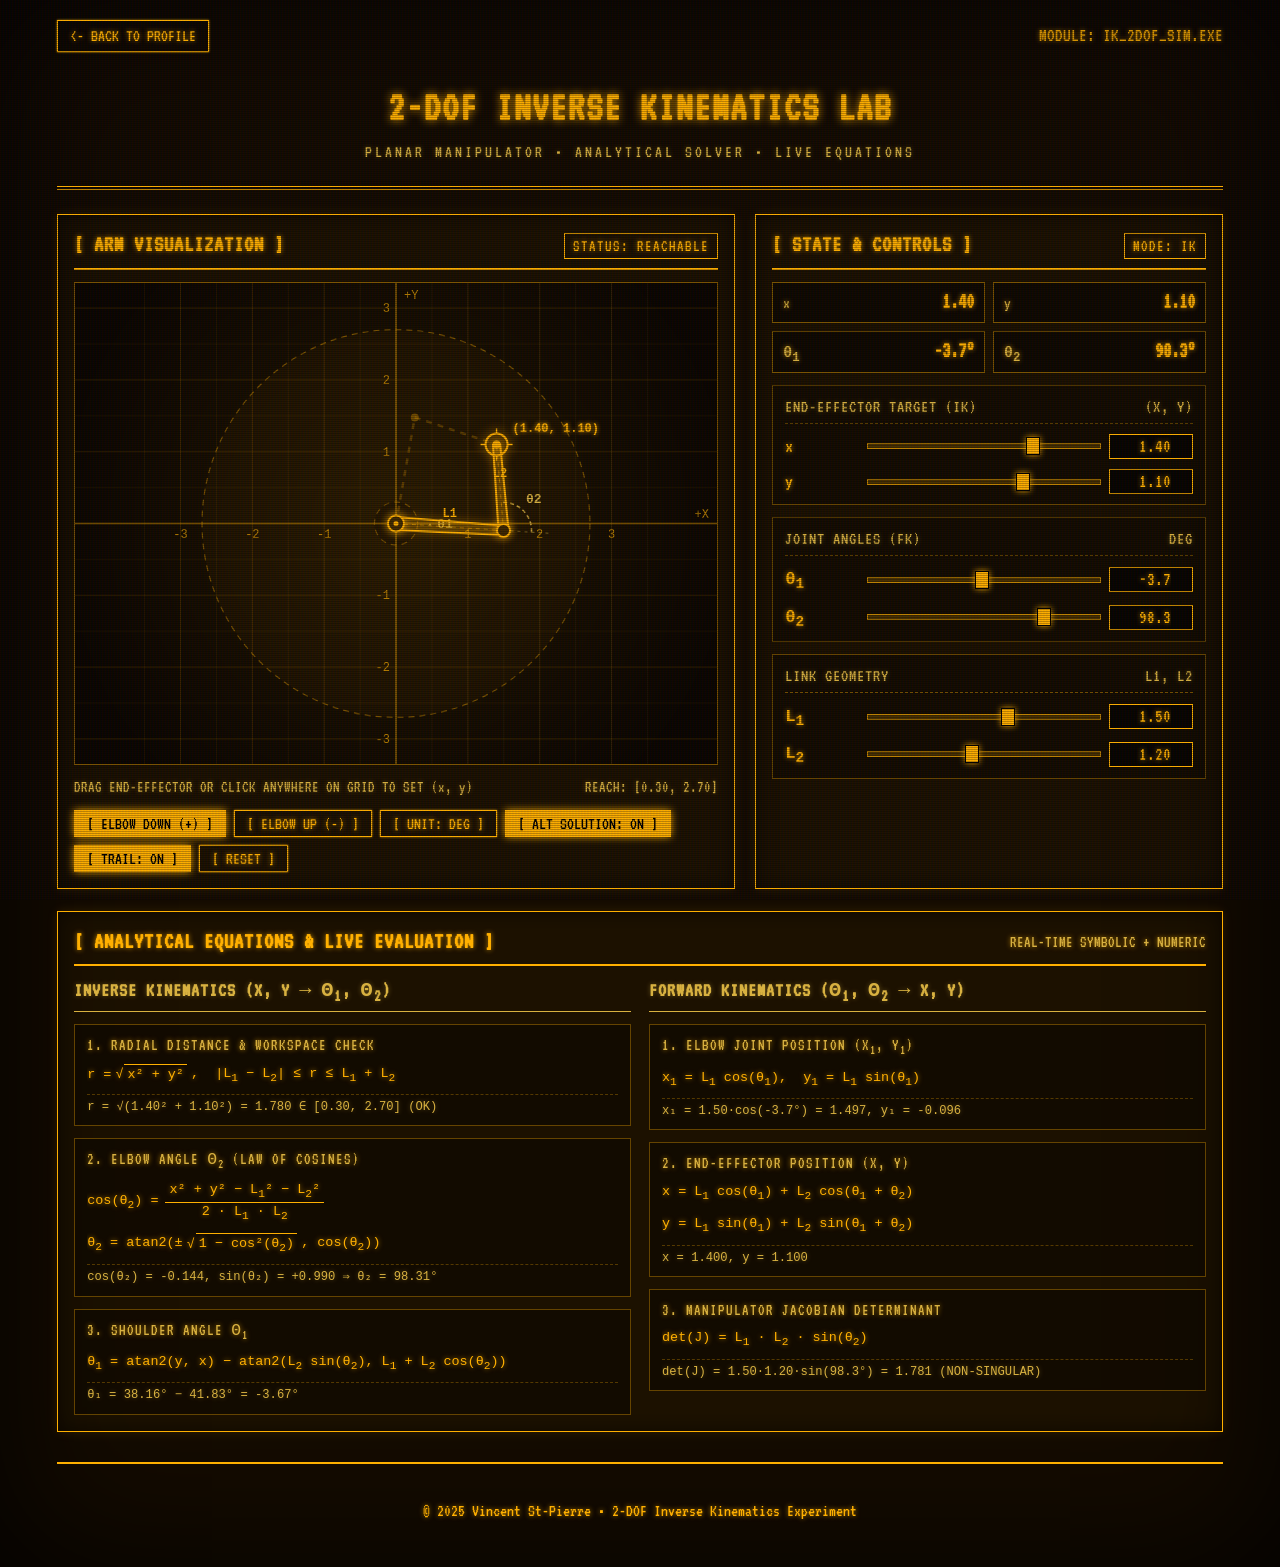
==== inverse-kinematics/index.html @ cea02e88 "feat: added IK demo" ====
<!DOCTYPE html>
<html lang="en">

<head>
    <meta charset="UTF-8">
    <meta name="viewport" content="width=device-width, initial-scale=1.0">
    <title>2-DOF Inverse Kinematics Lab - Vincent St-Pierre</title>
    <link rel="preconnect" href="https://fonts.googleapis.com">
    <link rel="preconnect" href="https://fonts.gstatic.com" crossorigin>
    <link href="https://fonts.googleapis.com/css2?family=VT323&display=swap" rel="stylesheet">
    <style>
        :root {
            --terminal-color: #ffb000;
            --terminal-color-rgb: 255, 176, 0;
            --terminal-glow: 0 0 5px rgba(255, 176, 0, 0.7);
            --bg-color: #140b00;
            --panel-bg: rgba(255, 176, 0, 0.035);
            --alert-color: #ff3333;
            --alert-color-rgb: 255, 51, 51;
            --highlight-color: #d8b140;
            --highlight-glow: 0 0 5px rgba(216, 177, 64, 0.4);
            --dim-color: rgba(255, 176, 0, 0.45);
            --math-font: 'Courier New', 'DejaVu Sans Mono', monospace;
        }

        * {
            box-sizing: border-box;
        }

        body {
            font-family: 'VT323', monospace;
            line-height: 1.25;
            margin: 0;
            padding: 0;
            background-color: var(--bg-color);
            color: var(--terminal-color);
            font-size: clamp(18px, 1.5vw, 24px);
            text-shadow: var(--terminal-glow);
        }

        ::selection {
            background: var(--terminal-color);
            color: #000;
            text-shadow: none;
        }

        ::-moz-selection {
            background: var(--terminal-color);
            color: #000;
            text-shadow: none;
        }

        .crt {
            background-color: var(--bg-color);
            box-shadow: inset 0 0 150px rgba(0, 0, 0, 0.9);
            position: relative;
            min-height: 100vh;
            display: flex;
            flex-direction: column;
            padding: 20px;
        }

        .crt::before {
            content: " ";
            display: block;
            position: fixed;
            top: 0;
            left: 0;
            bottom: 0;
            right: 0;
            background:
                linear-gradient(rgba(18, 16, 16, 0) 50%, rgba(0, 0, 0, 0.25) 50%),
                linear-gradient(90deg, rgba(255, 0, 0, 0.06), rgba(0, 255, 0, 0.02), rgba(0, 0, 255, 0.06));
            z-index: 20;
            background-size: 100% 2px, 3px 100%;
            pointer-events: none;
        }

        .crt::after {
            content: " ";
            display: block;
            position: fixed;
            top: 0;
            left: 0;
            bottom: 0;
            right: 0;
            background: rgba(255, 176, 0, 0.02);
            opacity: 0;
            z-index: 20;
            pointer-events: none;
            animation: flicker 0.15s infinite;
        }

        @keyframes flicker {
            0% { opacity: 0.015; }
            50% { opacity: 0.04; }
            100% { opacity: 0.025; }
        }

        .top-nav {
            width: 94%;
            max-width: 1240px;
            margin: 0 auto 10px auto;
            display: flex;
            justify-content: space-between;
            align-items: center;
            flex-wrap: wrap;
            gap: 10px;
        }

        header {
            width: 94%;
            max-width: 1240px;
            margin: 0 auto 1.5rem auto;
            border-bottom: 4px double var(--terminal-color);
            padding: 1.25rem 0 1.5rem 0;
            text-align: center;
            text-transform: uppercase;
            letter-spacing: 2px;
        }

        header h1 {
            color: var(--terminal-color);
            font-size: clamp(1.7em, 3.2vw, 2.5em);
            margin: 0;
            text-shadow: 0 0 10px rgba(255, 176, 0, 0.9);
        }

        header p {
            color: var(--highlight-color);
            font-size: 0.9em;
            margin: 0.5rem 0 0 0;
            letter-spacing: 3px;
            text-shadow: var(--highlight-glow);
        }

        .container {
            width: 94%;
            max-width: 1240px;
            margin: 0 auto;
            flex: 1;
            display: flex;
            flex-direction: column;
            gap: 22px;
        }

        .ylink {
            color: var(--terminal-color);
            text-decoration: underline;
        }

        .ylink:hover {
            background-color: var(--terminal-color);
            color: #000;
            text-shadow: none;
            text-decoration: none;
        }

        .retro-btn {
            background: transparent;
            border: 1px solid var(--terminal-color);
            color: var(--terminal-color);
            font-family: 'VT323', monospace;
            font-size: 0.9em;
            padding: 4px 12px;
            cursor: pointer;
            text-shadow: var(--terminal-glow);
            box-shadow: 0 0 2px var(--terminal-color);
            transition: all 0.15s;
            text-decoration: none;
            display: inline-flex;
            align-items: center;
            gap: 6px;
        }

        .retro-btn:hover,
        .retro-btn.active {
            background-color: var(--terminal-color);
            color: #000;
            text-shadow: none;
            box-shadow: 0 0 8px var(--terminal-color);
        }

        .retro-btn:active {
            transform: scale(0.96);
        }

        .workspace-grid {
            display: grid;
            grid-template-columns: minmax(0, 1.45fr) minmax(300px, 1fr);
            gap: 20px;
            align-items: stretch;
        }

        .panel {
            border: 1px solid var(--terminal-color);
            background-color: var(--panel-bg);
            box-shadow: 0 0 10px rgba(255, 176, 0, 0.12), inset 0 0 20px rgba(0, 0, 0, 0.55);
            padding: 16px;
            display: flex;
            flex-direction: column;
            gap: 12px;
        }

        .panel-header {
            display: flex;
            justify-content: space-between;
            align-items: center;
            border-bottom: 2px solid var(--terminal-color);
            padding-bottom: 8px;
            gap: 10px;
            flex-wrap: wrap;
        }

        .panel-header h2 {
            margin: 0;
            font-size: 1.2em;
            letter-spacing: 1px;
            text-transform: uppercase;
        }

        .status-badge {
            font-size: 0.85em;
            padding: 2px 8px;
            border: 1px solid var(--terminal-color);
            letter-spacing: 1px;
        }

        .status-badge.out-of-reach {
            border-color: var(--alert-color);
            color: var(--alert-color);
            text-shadow: 0 0 6px rgba(255, 51, 51, 0.8);
            background: rgba(255, 51, 51, 0.1);
        }

        .canvas-wrap {
            position: relative;
            width: 100%;
            aspect-ratio: 4 / 3;
            min-height: 320px;
            border: 1px solid rgba(255, 176, 0, 0.45);
            background: radial-gradient(circle at center, rgba(255, 176, 0, 0.05) 0%, rgba(10, 5, 0, 0.92) 85%);
            overflow: hidden;
        }

        canvas#arm-canvas {
            display: block;
            width: 100%;
            height: 100%;
            cursor: crosshair;
            touch-action: none;
        }

        canvas#arm-canvas.dragging {
            cursor: grabbing;
        }

        .canvas-hint {
            font-size: 0.85em;
            color: var(--highlight-color);
            text-shadow: var(--highlight-glow);
            display: flex;
            justify-content: space-between;
            flex-wrap: wrap;
            gap: 8px;
        }

        .toolbar {
            display: flex;
            flex-wrap: wrap;
            gap: 8px;
            align-items: center;
        }

        /* Controls panel */
        .control-group {
            border: 1px solid rgba(255, 176, 0, 0.35);
            padding: 10px 12px;
            background: rgba(0, 0, 0, 0.28);
            display: flex;
            flex-direction: column;
            gap: 10px;
        }

        .control-group-title {
            font-size: 0.95em;
            color: var(--highlight-color);
            text-shadow: var(--highlight-glow);
            border-bottom: 1px dashed rgba(255, 176, 0, 0.4);
            padding-bottom: 4px;
            display: flex;
            justify-content: space-between;
            align-items: center;
            text-transform: uppercase;
            letter-spacing: 1px;
        }

        .control-row {
            display: grid;
            grid-template-columns: 70px 1fr 84px;
            align-items: center;
            gap: 10px;
        }

        .control-label {
            font-size: 1.05em;
            white-space: nowrap;
        }

        .math-sym {
            font-family: var(--math-font);
            font-weight: 700;
            font-size: 0.86em;
            letter-spacing: 0;
        }

        input[type="range"] {
            -webkit-appearance: none;
            appearance: none;
            width: 100%;
            height: 6px;
            background: rgba(255, 176, 0, 0.22);
            border: 1px solid rgba(255, 176, 0, 0.65);
            outline: none;
            cursor: pointer;
        }

        input[type="range"]::-webkit-slider-thumb {
            -webkit-appearance: none;
            appearance: none;
            width: 14px;
            height: 18px;
            background: var(--terminal-color);
            border: 1px solid #000;
            box-shadow: 0 0 6px var(--terminal-color);
            cursor: pointer;
        }

        input[type="range"]::-moz-range-thumb {
            width: 14px;
            height: 18px;
            background: var(--terminal-color);
            border: 1px solid #000;
            border-radius: 0;
            box-shadow: 0 0 6px var(--terminal-color);
            cursor: pointer;
        }

        input[type="number"] {
            width: 100%;
            background: rgba(0, 0, 0, 0.6);
            border: 1px solid var(--terminal-color);
            color: var(--terminal-color);
            font-family: 'VT323', monospace;
            font-size: 1em;
            padding: 2px 6px;
            text-align: right;
            text-shadow: var(--terminal-glow);
            outline: none;
        }

        input[type="number"]:focus {
            background: rgba(255, 176, 0, 0.14);
            box-shadow: 0 0 6px rgba(255, 176, 0, 0.6);
        }

        .readout-grid {
            display: grid;
            grid-template-columns: repeat(2, 1fr);
            gap: 8px;
        }

        .readout-box {
            border: 1px solid rgba(255, 176, 0, 0.45);
            padding: 6px 10px;
            background: rgba(0, 0, 0, 0.45);
            display: flex;
            justify-content: space-between;
            align-items: baseline;
            gap: 6px;
        }

        .readout-box .k {
            color: var(--highlight-color);
            font-size: 0.9em;
        }

        .readout-box .v {
            font-size: 1.1em;
            font-weight: bold;
        }

        /* Equations section */
        .equations-grid {
            display: grid;
            grid-template-columns: repeat(2, minmax(0, 1fr));
            gap: 18px;
        }

        .eq-column {
            display: flex;
            flex-direction: column;
            gap: 12px;
        }

        .eq-column h3 {
            margin: 0;
            color: var(--highlight-color);
            text-shadow: var(--highlight-glow);
            border-bottom: 1px solid var(--highlight-color);
            padding-bottom: 4px;
            font-size: 1.05em;
            text-transform: uppercase;
            letter-spacing: 1px;
        }

        .eq-card {
            border: 1px solid rgba(255, 176, 0, 0.35);
            background: rgba(0, 0, 0, 0.35);
            padding: 10px 12px;
            display: flex;
            flex-direction: column;
            gap: 6px;
        }

        .eq-title {
            font-size: 0.85em;
            color: var(--highlight-color);
            text-transform: uppercase;
            letter-spacing: 1px;
        }

        .eq-formula {
            font-family: var(--math-font);
            font-size: clamp(13px, 1.05vw, 16px);
            line-height: 1.5;
            color: var(--terminal-color);
            overflow-x: auto;
            padding: 2px 0;
            display: flex;
            align-items: center;
            flex-wrap: wrap;
            gap: 4px;
        }

        .eq-live {
            font-family: var(--math-font);
            font-size: clamp(12px, 0.95vw, 15px);
            color: var(--highlight-color);
            text-shadow: var(--highlight-glow);
            border-top: 1px dashed rgba(255, 176, 0, 0.28);
            padding-top: 5px;
            overflow-x: auto;
            white-space: nowrap;
        }

        .eq-live.alert {
            color: var(--alert-color);
            text-shadow: 0 0 6px rgba(255, 51, 51, 0.65);
        }

        .frac {
            display: inline-flex;
            flex-direction: column;
            align-items: center;
            vertical-align: middle;
            margin: 0 3px;
            line-height: 1.2;
        }

        .frac .num {
            border-bottom: 1px solid var(--terminal-color);
            padding: 0 4px 1px 4px;
            text-align: center;
        }

        .frac .den {
            padding: 1px 4px 0 4px;
            text-align: center;
        }

        .sqrt {
            display: inline-flex;
            align-items: center;
        }

        .sqrt-rad {
            border-top: 1px solid var(--terminal-color);
            padding: 0 3px;
            margin-left: 1px;
        }

        footer {
            width: 94%;
            max-width: 1240px;
            margin: 30px auto 0 auto;
            border-top: 2px solid var(--terminal-color);
            color: var(--terminal-color);
            text-align: center;
            padding: 1.2rem 0 0.5rem 0;
            font-size: 0.9em;
        }

        @media (max-width: 920px) {
            .workspace-grid {
                grid-template-columns: 1fr;
            }

            .equations-grid {
                grid-template-columns: 1fr;
            }
        }
    </style>
</head>

<body>
    <div class="crt">
        <nav class="top-nav">
            <a class="retro-btn" href="../index.html">&lt;- BACK TO PROFILE</a>
            <span style="opacity: 0.85;">MODULE: IK_2DOF_SIM.EXE</span>
        </nav>

        <header>
            <h1>2-DOF Inverse Kinematics Lab</h1>
            <p>Planar Manipulator &bull; Analytical Solver &bull; Live Equations</p>
        </header>

        <main class="container">
            <section class="workspace-grid">
                <!-- Interactive Canvas Panel -->
                <div class="panel">
                    <div class="panel-header">
                        <h2>[ Arm Visualization ]</h2>
                        <span id="reach-status" class="status-badge">STATUS: REACHABLE</span>
                    </div>

                    <div class="canvas-wrap">
                        <canvas id="arm-canvas" aria-label="Interactive 2-DOF robotic arm visualization"></canvas>
                    </div>

                    <div class="canvas-hint">
                        <span>DRAG END-EFFECTOR OR CLICK ANYWHERE ON GRID TO SET (x, y)</span>
                        <span id="workspace-bounds">REACH: [0.30, 2.70]</span>
                    </div>

                    <div class="toolbar">
                        <button id="btn-elbow-down" class="retro-btn active" type="button">[ ELBOW DOWN (+) ]</button>
                        <button id="btn-elbow-up" class="retro-btn" type="button">[ ELBOW UP (-) ]</button>
                        <button id="btn-unit" class="retro-btn" type="button">[ UNIT: DEG ]</button>
                        <button id="btn-ghost" class="retro-btn active" type="button">[ ALT SOLUTION: ON ]</button>
                        <button id="btn-trail" class="retro-btn active" type="button">[ TRAIL: ON ]</button>
                        <button id="btn-reset" class="retro-btn" type="button">[ RESET ]</button>
                    </div>
                </div>

                <!-- Controls & Live Readouts Panel -->
                <div class="panel">
                    <div class="panel-header">
                        <h2>[ State &amp; Controls ]</h2>
                        <span id="mode-badge" class="status-badge">MODE: IK</span>
                    </div>

                    <div class="readout-grid">
                        <div class="readout-box">
                            <span class="k">x</span>
                            <span id="out-x" class="v">1.40</span>
                        </div>
                        <div class="readout-box">
                            <span class="k">y</span>
                            <span id="out-y" class="v">1.10</span>
                        </div>
                        <div class="readout-box">
                            <span class="k"><span class="math-sym">&theta;<sub>1</sub></span></span>
                            <span id="out-t1" class="v">0.0&deg;</span>
                        </div>
                        <div class="readout-box">
                            <span class="k"><span class="math-sym">&theta;<sub>2</sub></span></span>
                            <span id="out-t2" class="v">0.0&deg;</span>
                        </div>
                    </div>

                    <!-- End-Effector (IK Inputs) -->
                    <div class="control-group">
                        <div class="control-group-title">
                            <span>End-Effector Target (IK)</span>
                            <span>(x, y)</span>
                        </div>
                        <div class="control-row">
                            <label class="control-label" for="num-x">x</label>
                            <input id="rng-x" type="range" min="-2.7" max="2.7" step="0.01" value="1.40">
                            <input id="num-x" type="number" step="0.05" value="1.40">
                        </div>
                        <div class="control-row">
                            <label class="control-label" for="num-y">y</label>
                            <input id="rng-y" type="range" min="-2.7" max="2.7" step="0.01" value="1.10">
                            <input id="num-y" type="number" step="0.05" value="1.10">
                        </div>
                    </div>

                    <!-- Joint Angles (FK Inputs) -->
                    <div class="control-group">
                        <div class="control-group-title">
                            <span>Joint Angles (FK)</span>
                            <span id="angle-unit-label">DEG</span>
                        </div>
                        <div class="control-row">
                            <label class="control-label" for="num-t1"><span class="math-sym">&theta;<sub>1</sub></span></label>
                            <input id="rng-t1" type="range" min="-180" max="180" step="0.1" value="0">
                            <input id="num-t1" type="number" step="1" value="0">
                        </div>
                        <div class="control-row">
                            <label class="control-label" for="num-t2"><span class="math-sym">&theta;<sub>2</sub></span></label>
                            <input id="rng-t2" type="range" min="-180" max="180" step="0.1" value="0">
                            <input id="num-t2" type="number" step="1" value="0">
                        </div>
                    </div>

                    <!-- Link Lengths -->
                    <div class="control-group">
                        <div class="control-group-title">
                            <span>Link Geometry</span>
                            <span>L1, L2</span>
                        </div>
                        <div class="control-row">
                            <label class="control-label" for="num-l1"><span class="math-sym">L<sub>1</sub></span></label>
                            <input id="rng-l1" type="range" min="0.4" max="2.2" step="0.05" value="1.50">
                            <input id="num-l1" type="number" min="0.2" max="3.0" step="0.05" value="1.50">
                        </div>
                        <div class="control-row">
                            <label class="control-label" for="num-l2"><span class="math-sym">L<sub>2</sub></span></label>
                            <input id="rng-l2" type="range" min="0.4" max="2.2" step="0.05" value="1.20">
                            <input id="num-l2" type="number" min="0.2" max="3.0" step="0.05" value="1.20">
                        </div>
                    </div>
                </div>
            </section>

            <!-- Equations Panel -->
            <section class="panel">
                <div class="panel-header">
                    <h2>[ Analytical Equations &amp; Live Evaluation ]</h2>
                    <span style="font-size: 0.85em; color: var(--highlight-color);">REAL-TIME SYMBOLIC + NUMERIC</span>
                </div>

                <div class="equations-grid">
                    <!-- Inverse Kinematics Column -->
                    <div class="eq-column">
                        <h3>Inverse Kinematics (x, y &rarr; &theta;<sub>1</sub>, &theta;<sub>2</sub>)</h3>

                        <div class="eq-card">
                            <div class="eq-title">1. Radial Distance &amp; Workspace Check</div>
                            <div class="eq-formula">
                                <span>r = </span>
                                <span class="sqrt">&radic;<span class="sqrt-rad">x&sup2; + y&sup2;</span></span>
                                <span>,&nbsp;&nbsp;|L<sub>1</sub> &minus; L<sub>2</sub>| &le; r &le; L<sub>1</sub> + L<sub>2</sub></span>
                            </div>
                            <div id="live-r" class="eq-live">r = 0.000</div>
                        </div>

                        <div class="eq-card">
                            <div class="eq-title">2. Elbow Angle &theta;<sub>2</sub> (Law of Cosines)</div>
                            <div class="eq-formula">
                                <span>cos(&theta;<sub>2</sub>) = </span>
                                <span class="frac">
                                    <span class="num">x&sup2; + y&sup2; &minus; L<sub>1</sub>&sup2; &minus; L<sub>2</sub>&sup2;</span>
                                    <span class="den">2 &middot; L<sub>1</sub> &middot; L<sub>2</sub></span>
                                </span>
                            </div>
                            <div class="eq-formula">
                                <span>&theta;<sub>2</sub> = atan2(&plusmn;</span>
                                <span class="sqrt">&radic;<span class="sqrt-rad">1 &minus; cos&sup2;(&theta;<sub>2</sub>)</span></span>
                                <span>, cos(&theta;<sub>2</sub>))</span>
                            </div>
                            <div id="live-t2" class="eq-live">cos(&theta;2) = 0.000 &rArr; &theta;2 = 0.00&deg;</div>
                        </div>

                        <div class="eq-card">
                            <div class="eq-title">3. Shoulder Angle &theta;<sub>1</sub></div>
                            <div class="eq-formula">
                                <span>&theta;<sub>1</sub> = atan2(y, x) &minus; atan2(L<sub>2</sub> sin(&theta;<sub>2</sub>), L<sub>1</sub> + L<sub>2</sub> cos(&theta;<sub>2</sub>))</span>
                            </div>
                            <div id="live-t1" class="eq-live">&theta;1 = 0.00&deg; &minus; 0.00&deg; = 0.00&deg;</div>
                        </div>
                    </div>

                    <!-- Forward Kinematics Column -->
                    <div class="eq-column">
                        <h3>Forward Kinematics (&theta;<sub>1</sub>, &theta;<sub>2</sub> &rarr; x, y)</h3>

                        <div class="eq-card">
                            <div class="eq-title">1. Elbow Joint Position (x<sub>1</sub>, y<sub>1</sub>)</div>
                            <div class="eq-formula">
                                <span>x<sub>1</sub> = L<sub>1</sub> cos(&theta;<sub>1</sub>),&nbsp;&nbsp;y<sub>1</sub> = L<sub>1</sub> sin(&theta;<sub>1</sub>)</span>
                            </div>
                            <div id="live-elbow" class="eq-live">(x1, y1) = (0.000, 0.000)</div>
                        </div>

                        <div class="eq-card">
                            <div class="eq-title">2. End-Effector Position (x, y)</div>
                            <div class="eq-formula">
                                <span>x = L<sub>1</sub> cos(&theta;<sub>1</sub>) + L<sub>2</sub> cos(&theta;<sub>1</sub> + &theta;<sub>2</sub>)</span>
                            </div>
                            <div class="eq-formula">
                                <span>y = L<sub>1</sub> sin(&theta;<sub>1</sub>) + L<sub>2</sub> sin(&theta;<sub>1</sub> + &theta;<sub>2</sub>)</span>
                            </div>
                            <div id="live-fk" class="eq-live">(x, y) = (0.000, 0.000)</div>
                        </div>

                        <div class="eq-card">
                            <div class="eq-title">3. Manipulator Jacobian Determinant</div>
                            <div class="eq-formula">
                                <span>det(J) = L<sub>1</sub> &middot; L<sub>2</sub> &middot; sin(&theta;<sub>2</sub>)</span>
                            </div>
                            <div id="live-det" class="eq-live">det(J) = 0.000 (NON-SINGULAR)</div>
                        </div>
                    </div>
                </div>
            </section>
        </main>

        <footer>
            <p>&copy; 2025 Vincent St-Pierre &bull; 2-DOF Inverse Kinematics Experiment</p>
        </footer>
    </div>

    <script>
        (() => {
            const RAD2DEG = 180 / Math.PI;
            const DEG2RAD = Math.PI / 180;

            const state = {
                L1: 1.50,
                L2: 1.20,
                targetX: 1.40,
                targetY: 1.10,
                clampedX: 1.40,
                clampedY: 1.10,
                theta1: 0,
                theta2: 0,
                altTheta1: 0,
                altTheta2: 0,
                elbowSign: 1, // +1 = elbow down (theta2 >= 0), -1 = elbow up (theta2 <= 0)
                unit: 'deg',  // 'deg' or 'rad'
                showGhost: true,
                showTrail: true,
                reachable: true,
                mode: 'IK',
                dragging: false,
                trail: []
            };

            const canvas = document.getElementById('arm-canvas');
            const ctx = canvas.getContext('2d');

            // DOM Elements
            const reachStatus = document.getElementById('reach-status');
            const modeBadge = document.getElementById('mode-badge');
            const workspaceBounds = document.getElementById('workspace-bounds');

            const outX = document.getElementById('out-x');
            const outY = document.getElementById('out-y');
            const outT1 = document.getElementById('out-t1');
            const outT2 = document.getElementById('out-t2');

            const rngX = document.getElementById('rng-x');
            const numX = document.getElementById('num-x');
            const rngY = document.getElementById('rng-y');
            const numY = document.getElementById('num-y');

            const rngT1 = document.getElementById('rng-t1');
            const numT1 = document.getElementById('num-t1');
            const rngT2 = document.getElementById('rng-t2');
            const numT2 = document.getElementById('num-t2');
            const angleUnitLabel = document.getElementById('angle-unit-label');

            const rngL1 = document.getElementById('rng-l1');
            const numL1 = document.getElementById('num-l1');
            const rngL2 = document.getElementById('rng-l2');
            const numL2 = document.getElementById('num-l2');

            const btnElbowDown = document.getElementById('btn-elbow-down');
            const btnElbowUp = document.getElementById('btn-elbow-up');
            const btnUnit = document.getElementById('btn-unit');
            const btnGhost = document.getElementById('btn-ghost');
            const btnTrail = document.getElementById('btn-trail');
            const btnReset = document.getElementById('btn-reset');

            const liveR = document.getElementById('live-r');
            const liveT2 = document.getElementById('live-t2');
            const liveT1 = document.getElementById('live-t1');
            const liveElbow = document.getElementById('live-elbow');
            const liveFK = document.getElementById('live-fk');
            const liveDet = document.getElementById('live-det');

            function normalizeAngle(rad) {
                let a = ((rad + Math.PI) % (2 * Math.PI) + (2 * Math.PI)) % (2 * Math.PI) - Math.PI;
                if (a <= -Math.PI) a += 2 * Math.PI;
                return a;
            }

            function clamp(val, lo, hi) {
                return Math.max(lo, Math.min(hi, val));
            }

            function formatAngle(rad, decimals = 1) {
                if (state.unit === 'deg') {
                    return `${(rad * RAD2DEG).toFixed(decimals)}°`;
                }
                return `${rad.toFixed(decimals + 2)} rad`;
            }

            function solveBranch(cx, cy, L1, L2, sign, fallbackTheta1) {
                const r2 = cx * cx + cy * cy;
                let cosT2 = (r2 - L1 * L1 - L2 * L2) / (2 * L1 * L2);
                cosT2 = clamp(cosT2, -1, 1);
                const sinT2 = sign * Math.sqrt(Math.max(0, 1 - cosT2 * cosT2));
                const t2 = Math.atan2(sinT2, cosT2);

                const k1 = L1 + L2 * cosT2;
                const k2 = L2 * sinT2;

                let t1;
                if (Math.hypot(cx, cy) < 1e-7 && Math.hypot(k1, k2) < 1e-7) {
                    t1 = fallbackTheta1;
                } else {
                    t1 = Math.atan2(cy, cx) - Math.atan2(k2, k1);
                }
                return {
                    theta1: normalizeAngle(t1),
                    theta2: normalizeAngle(t2),
                    cosT2,
                    sinT2
                };
            }

            function solveIK(recordTrail = false) {
                const { L1, L2, targetX, targetY } = state;
                const r = Math.hypot(targetX, targetY);
                const rMin = Math.abs(L1 - L2);
                const rMax = L1 + L2;

                let cx = targetX;
                let cy = targetY;
                state.reachable = (r >= rMin - 1e-6 && r <= rMax + 1e-6);

                if (r > rMax) {
                    cx = targetX * (rMax / r);
                    cy = targetY * (rMax / r);
                } else if (r < rMin) {
                    if (r > 1e-7) {
                        cx = targetX * (rMin / r);
                        cy = targetY * (rMin / r);
                    } else {
                        cx = rMin * Math.cos(state.theta1);
                        cy = rMin * Math.sin(state.theta1);
                    }
                }

                state.clampedX = cx;
                state.clampedY = cy;

                const main = solveBranch(cx, cy, L1, L2, state.elbowSign, state.theta1);
                const alt = solveBranch(cx, cy, L1, L2, -state.elbowSign, state.theta1);

                state.theta1 = main.theta1;
                state.theta2 = main.theta2;
                state.altTheta1 = alt.theta1;
                state.altTheta2 = alt.theta2;

                if (recordTrail) {
                    pushTrail(cx, cy);
                }
                syncUI();
                draw();
            }

            function solveFK(recordTrail = false) {
                const { L1, L2, theta1, theta2 } = state;
                const x = L1 * Math.cos(theta1) + L2 * Math.cos(theta1 + theta2);
                const y = L1 * Math.sin(theta1) + L2 * Math.sin(theta1 + theta2);

                state.targetX = x;
                state.targetY = y;
                state.clampedX = x;
                state.clampedY = y;
                state.reachable = true;

                if (Math.abs(theta2) > 1e-4) {
                    state.elbowSign = theta2 >= 0 ? 1 : -1;
                }

                const alt = solveBranch(x, y, L1, L2, -state.elbowSign, theta1);
                state.altTheta1 = alt.theta1;
                state.altTheta2 = alt.theta2;

                if (recordTrail) {
                    pushTrail(x, y);
                }
                syncUI();
                draw();
            }

            function pushTrail(x, y) {
                if (!state.showTrail) return;
                const last = state.trail[state.trail.length - 1];
                if (!last || Math.hypot(x - last.x, y - last.y) > 0.025) {
                    state.trail.push({ x, y });
                    if (state.trail.length > 90) {
                        state.trail.shift();
                    }
                }
            }

            function updateRangeLimits() {
                const maxReach = +(state.L1 + state.L2).toFixed(2);
                const bound = +(maxReach + 0.4).toFixed(2);
                rngX.min = -bound;
                rngX.max = bound;
                rngY.min = -bound;
                rngY.max = bound;

                if (state.unit === 'deg') {
                    rngT1.min = -180; rngT1.max = 180; rngT1.step = 0.5; numT1.step = 1;
                    rngT2.min = -180; rngT2.max = 180; rngT2.step = 0.5; numT2.step = 1;
                } else {
                    rngT1.min = -Math.PI.toFixed(3); rngT1.max = Math.PI.toFixed(3); rngT1.step = 0.01; numT1.step = 0.05;
                    rngT2.min = -Math.PI.toFixed(3); rngT2.max = Math.PI.toFixed(3); rngT2.step = 0.01; numT2.step = 0.05;
                }
            }

            function syncUI() {
                updateRangeLimits();

                const rMin = Math.abs(state.L1 - state.L2);
                const rMax = state.L1 + state.L2;
                workspaceBounds.textContent = `REACH: [${rMin.toFixed(2)}, ${rMax.toFixed(2)}]`;

                // Status badges
                if (state.reachable) {
                    reachStatus.textContent = 'STATUS: REACHABLE';
                    reachStatus.classList.remove('out-of-reach');
                } else {
                    reachStatus.textContent = 'STATUS: OUT OF REACH (CLAMPED)';
                    reachStatus.classList.add('out-of-reach');
                }
                modeBadge.textContent = `MODE: ${state.mode}`;

                // Active elbow buttons
                btnElbowDown.classList.toggle('active', state.elbowSign > 0);
                btnElbowUp.classList.toggle('active', state.elbowSign < 0);
                btnUnit.textContent = `[ UNIT: ${state.unit.toUpperCase()} ]`;
                angleUnitLabel.textContent = state.unit.toUpperCase();
                btnGhost.textContent = `[ ALT SOLUTION: ${state.showGhost ? 'ON' : 'OFF'} ]`;
                btnGhost.classList.toggle('active', state.showGhost);
                btnTrail.textContent = `[ TRAIL: ${state.showTrail ? 'ON' : 'OFF'} ]`;
                btnTrail.classList.toggle('active', state.showTrail);

                // Readouts (show actual achieved end-effector)
                outX.textContent = state.clampedX.toFixed(2);
                outY.textContent = state.clampedY.toFixed(2);
                outT1.textContent = formatAngle(state.theta1, 1);
                outT2.textContent = formatAngle(state.theta2, 1);

                // Sync inputs without stomping active focused numeric field unless needed
                if (document.activeElement !== numX) numX.value = state.targetX.toFixed(2);
                rngX.value = clamp(state.targetX, parseFloat(rngX.min), parseFloat(rngX.max));

                if (document.activeElement !== numY) numY.value = state.targetY.toFixed(2);
                rngY.value = clamp(state.targetY, parseFloat(rngY.min), parseFloat(rngY.max));

                const t1Disp = state.unit === 'deg' ? state.theta1 * RAD2DEG : state.theta1;
                const t2Disp = state.unit === 'deg' ? state.theta2 * RAD2DEG : state.theta2;
                const tDec = state.unit === 'deg' ? 1 : 3;

                if (document.activeElement !== numT1) numT1.value = t1Disp.toFixed(tDec);
                rngT1.value = t1Disp;

                if (document.activeElement !== numT2) numT2.value = t2Disp.toFixed(tDec);
                rngT2.value = t2Disp;

                if (document.activeElement !== numL1) numL1.value = state.L1.toFixed(2);
                rngL1.value = state.L1;

                if (document.activeElement !== numL2) numL2.value = state.L2.toFixed(2);
                rngL2.value = state.L2;

                // Live equation evaluations
                const rRaw = Math.hypot(state.targetX, state.targetY);
                const rUsed = Math.hypot(state.clampedX, state.clampedY);
                const rawCos = (state.clampedX * state.clampedX + state.clampedY * state.clampedY - state.L1 * state.L1 - state.L2 * state.L2) / (2 * state.L1 * state.L2);
                const cosT2 = clamp(rawCos, -1, 1);
                const sinT2 = Math.sin(state.theta2);

                const phi = Math.atan2(state.clampedY, state.clampedX);
                const psi = Math.atan2(state.L2 * sinT2, state.L1 + state.L2 * cosT2);

                if (state.reachable) {
                    liveR.textContent = `r = √(${state.targetX.toFixed(2)}² + ${state.targetY.toFixed(2)}²) = ${rRaw.toFixed(3)}  ∈  [${rMin.toFixed(2)}, ${rMax.toFixed(2)}]  (OK)`;
                    liveR.classList.remove('alert');
                } else {
                    liveR.textContent = `r = ${rRaw.toFixed(3)}  ∉  [${rMin.toFixed(2)}, ${rMax.toFixed(2)}]  ⇒  clamped r = ${rUsed.toFixed(3)}`;
                    liveR.classList.add('alert');
                }

                const signChar = state.elbowSign > 0 ? '+' : '−';
                liveT2.textContent = `cos(θ₂) = ${cosT2.toFixed(3)},  sin(θ₂) = ${signChar}${Math.abs(sinT2).toFixed(3)}  ⇒  θ₂ = ${formatAngle(state.theta2, 2)}`;

                liveT1.textContent = `θ₁ = ${formatAngle(phi, 2)} − ${formatAngle(psi, 2)} = ${formatAngle(state.theta1, 2)}`;

                const x1 = state.L1 * Math.cos(state.theta1);
                const y1 = state.L1 * Math.sin(state.theta1);
                liveElbow.textContent = `x₁ = ${state.L1.toFixed(2)}·cos(${formatAngle(state.theta1, 1)}) = ${x1.toFixed(3)},   y₁ = ${y1.toFixed(3)}`;

                const fx = x1 + state.L2 * Math.cos(state.theta1 + state.theta2);
                const fy = y1 + state.L2 * Math.sin(state.theta1 + state.theta2);
                liveFK.textContent = `x = ${fx.toFixed(3)},   y = ${fy.toFixed(3)}`;

                const detJ = state.L1 * state.L2 * Math.sin(state.theta2);
                const isSingular = Math.abs(Math.sin(state.theta2)) < 0.03;
                liveDet.textContent = `det(J) = ${state.L1.toFixed(2)}·${state.L2.toFixed(2)}·sin(${formatAngle(state.theta2, 1)}) = ${detJ.toFixed(3)}  ${isSingular ? '(NEAR SINGULARITY!)' : '(NON-SINGULAR)'}`;
                liveDet.classList.toggle('alert', isSingular);
            }

            // Coordinate transform helpers
            function getViewport() {
                const rect = canvas.getBoundingClientRect();
                const w = rect.width;
                const h = rect.height;
                const maxReach = state.L1 + state.L2;
                const worldRadius = Math.max(maxReach * 1.24, 1.5);
                const scale = Math.min(w, h) / (2 * worldRadius);
                const cx = w / 2;
                const cy = h / 2;
                return { w, h, cx, cy, scale, worldRadius };
            }

            function worldToScreen(wx, wy, vp) {
                return {
                    sx: vp.cx + wx * vp.scale,
                    sy: vp.cy - wy * vp.scale
                };
            }

            function screenToWorld(sx, sy, vp) {
                return {
                    wx: (sx - vp.cx) / vp.scale,
                    wy: (vp.cy - sy) / vp.scale
                };
            }

            function drawAngleArc(cx, cy, radius, startWorldAngle, deltaWorldAngle, label) {
                if (Math.abs(deltaWorldAngle) < 0.03) return;
                // Canvas angles have +Y downward, so worldAngle -> -worldAngle
                const startCanvas = -startWorldAngle;
                const endCanvas = -(startWorldAngle + deltaWorldAngle);
                const anticlockwise = deltaWorldAngle > 0;

                ctx.save();
                ctx.beginPath();
                ctx.arc(cx, cy, radius, startCanvas, endCanvas, anticlockwise);
                ctx.strokeStyle = 'rgba(216, 177, 64, 0.85)';
                ctx.lineWidth = 1.6;
                ctx.setLineDash([4, 3]);
                ctx.stroke();
                ctx.setLineDash([]);

                const midWorld = startWorldAngle + deltaWorldAngle / 2;
                const lx = cx + Math.cos(midWorld) * (radius + 15);
                const ly = cy - Math.sin(midWorld) * (radius + 15);
                ctx.font = 'bold 13px "Courier New", monospace';
                ctx.fillStyle = '#d8b140';
                ctx.textAlign = 'center';
                ctx.textBaseline = 'middle';
                ctx.fillText(label, lx, ly);
                ctx.restore();
            }

            function drawLink(x0, y0, x1, y1, width, isGhost) {
                const dx = x1 - x0;
                const dy = y1 - y0;
                const len = Math.hypot(dx, dy);
                if (len < 1) return;
                const nx = -dy / len;
                const ny = dx / len;
                const hw = width / 2;

                ctx.save();
                if (isGhost) {
                    ctx.beginPath();
                    ctx.moveTo(x0, y0);
                    ctx.lineTo(x1, y1);
                    ctx.strokeStyle = 'rgba(255, 176, 0, 0.25)';
                    ctx.lineWidth = 2.5;
                    ctx.setLineDash([6, 6]);
                    ctx.stroke();
                    ctx.restore();
                    return;
                }

                // Glowing outer shell
                ctx.shadowColor = 'rgba(255, 176, 0, 0.75)';
                ctx.shadowBlur = 10;

                ctx.beginPath();
                ctx.moveTo(x0 + nx * hw, y0 + ny * hw);
                ctx.lineTo(x1 + nx * (hw * 0.72), y1 + ny * (hw * 0.72));
                ctx.lineTo(x1 - nx * (hw * 0.72), y1 - ny * (hw * 0.72));
                ctx.lineTo(x0 - nx * hw, y0 - ny * hw);
                ctx.closePath();

                ctx.fillStyle = 'rgba(255, 176, 0, 0.16)';
                ctx.fill();
                ctx.strokeStyle = '#ffb000';
                ctx.lineWidth = 2;
                ctx.stroke();

                // Centerline
                ctx.shadowBlur = 0;
                ctx.beginPath();
                ctx.moveTo(x0, y0);
                ctx.lineTo(x1, y1);
                ctx.strokeStyle = 'rgba(255, 176, 0, 0.5)';
                ctx.lineWidth = 1;
                ctx.setLineDash([4, 4]);
                ctx.stroke();
                ctx.restore();
            }

            function draw() {
                const dpr = window.devicePixelRatio || 1;
                const rect = canvas.getBoundingClientRect();
                if (rect.width === 0 || rect.height === 0) return;

                if (canvas.width !== Math.round(rect.width * dpr) || canvas.height !== Math.round(rect.height * dpr)) {
                    canvas.width = Math.round(rect.width * dpr);
                    canvas.height = Math.round(rect.height * dpr);
                }

                ctx.save();
                ctx.scale(dpr, dpr);

                const vp = getViewport();
                ctx.clearRect(0, 0, vp.w, vp.h);

                // 1. Grid
                const gridStep = vp.worldRadius > 3.5 ? 1.0 : 0.5;
                const maxGrid = Math.ceil(vp.worldRadius / gridStep) * gridStep;

                ctx.lineWidth = 1;
                for (let g = -maxGrid; g <= maxGrid + 1e-6; g += gridStep) {
                    const isMajor = Math.abs(g - Math.round(g)) < 1e-6;
                    const pX = worldToScreen(g, 0, vp);
                    const pY = worldToScreen(0, g, vp);

                    ctx.strokeStyle = isMajor ? 'rgba(255, 176, 0, 0.16)' : 'rgba(255, 176, 0, 0.07)';
                    ctx.beginPath();
                    ctx.moveTo(pX.sx, 0);
                    ctx.lineTo(pX.sx, vp.h);
                    ctx.stroke();

                    ctx.beginPath();
                    ctx.moveTo(0, pY.sy);
                    ctx.lineTo(vp.w, pY.sy);
                    ctx.stroke();
                }

                // 2. Axes
                ctx.strokeStyle = 'rgba(255, 176, 0, 0.45)';
                ctx.lineWidth = 1.5;
                ctx.beginPath();
                ctx.moveTo(0, vp.cy);
                ctx.lineTo(vp.w, vp.cy);
                ctx.moveTo(vp.cx, 0);
                ctx.lineTo(vp.cx, vp.h);
                ctx.stroke();

                // Axis labels & ticks
                ctx.font = '12px "Courier New", monospace';
                ctx.fillStyle = 'rgba(255, 176, 0, 0.7)';
                ctx.textAlign = 'right';
                ctx.fillText('+X', vp.w - 8, vp.cy - 6);
                ctx.textAlign = 'left';
                ctx.fillText('+Y', vp.cx + 8, 16);

                for (let g = -Math.floor(vp.worldRadius); g <= Math.floor(vp.worldRadius); g++) {
                    if (g === 0) continue;
                    const px = worldToScreen(g, 0, vp);
                    const py = worldToScreen(0, g, vp);
                    ctx.textAlign = 'center';
                    ctx.fillText(String(g), px.sx, vp.cy + 14);
                    ctx.textAlign = 'right';
                    ctx.fillText(String(g), vp.cx - 6, py.sy + 4);
                }

                // 3. Reachable workspace envelope
                const rOuter = (state.L1 + state.L2) * vp.scale;
                const rInner = Math.abs(state.L1 - state.L2) * vp.scale;

                ctx.save();
                ctx.beginPath();
                ctx.arc(vp.cx, vp.cy, rOuter, 0, Math.PI * 2);
                if (rInner > 1) {
                    ctx.arc(vp.cx, vp.cy, rInner, 0, Math.PI * 2, true);
                }
                ctx.fillStyle = 'rgba(255, 176, 0, 0.035)';
                ctx.fill('evenodd');

                ctx.beginPath();
                ctx.arc(vp.cx, vp.cy, rOuter, 0, Math.PI * 2);
                ctx.strokeStyle = 'rgba(255, 176, 0, 0.42)';
                ctx.lineWidth = 1.2;
                ctx.setLineDash([6, 5]);
                ctx.stroke();

                if (rInner > 1) {
                    ctx.beginPath();
                    ctx.arc(vp.cx, vp.cy, rInner, 0, Math.PI * 2);
                    ctx.strokeStyle = 'rgba(255, 176, 0, 0.35)';
                    ctx.stroke();
                }
                ctx.restore();

                // 4. End-effector trail
                if (state.showTrail && state.trail.length > 1) {
                    ctx.save();
                    for (let i = 1; i < state.trail.length; i++) {
                        const a = worldToScreen(state.trail[i - 1].x, state.trail[i - 1].y, vp);
                        const b = worldToScreen(state.trail[i].x, state.trail[i].y, vp);
                        const alpha = (i / state.trail.length) * 0.55;
                        ctx.beginPath();
                        ctx.moveTo(a.sx, a.sy);
                        ctx.lineTo(b.sx, b.sy);
                        ctx.strokeStyle = `rgba(255, 176, 0, ${alpha.toFixed(3)})`;
                        ctx.lineWidth = 2;
                        ctx.stroke();
                    }
                    ctx.restore();
                }

                // 5. Ghost (Alternate) IK solution
                const base = worldToScreen(0, 0, vp);
                if (state.showGhost && Math.abs(state.theta2) > 0.02) {
                    const altE = worldToScreen(
                        state.L1 * Math.cos(state.altTheta1),
                        state.L1 * Math.sin(state.altTheta1),
                        vp
                    );
                    const altEnd = worldToScreen(state.clampedX, state.clampedY, vp);
                    drawLink(base.sx, base.sy, altE.sx, altE.sy, 8, true);
                    drawLink(altE.sx, altE.sy, altEnd.sx, altEnd.sy, 8, true);

                    ctx.beginPath();
                    ctx.arc(altE.sx, altE.sy, 4, 0, Math.PI * 2);
                    ctx.fillStyle = 'rgba(255, 176, 0, 0.35)';
                    ctx.fill();
                }

                // 6. Active Arm Geometry
                const elbowW = {
                    x: state.L1 * Math.cos(state.theta1),
                    y: state.L1 * Math.sin(state.theta1)
                };
                const endW = {
                    x: elbowW.x + state.L2 * Math.cos(state.theta1 + state.theta2),
                    y: elbowW.y + state.L2 * Math.sin(state.theta1 + state.theta2)
                };

                const elbow = worldToScreen(elbowW.x, elbowW.y, vp);
                const end = worldToScreen(endW.x, endW.y, vp);

                // Extension line from link 1 past elbow to visualize theta2 clearly
                const extLen = Math.min(state.L2 * 0.55, 0.65) * vp.scale;
                ctx.save();
                ctx.beginPath();
                ctx.moveTo(elbow.sx, elbow.sy);
                ctx.lineTo(
                    elbow.sx + Math.cos(state.theta1) * extLen,
                    elbow.sy - Math.sin(state.theta1) * extLen
                );
                ctx.strokeStyle = 'rgba(216, 177, 64, 0.45)';
                ctx.lineWidth = 1.2;
                ctx.setLineDash([3, 4]);
                ctx.stroke();
                ctx.restore();

                // Angle arcs
                drawAngleArc(base.sx, base.sy, Math.min(34, state.L1 * vp.scale * 0.45), 0, state.theta1, 'θ1');
                drawAngleArc(elbow.sx, elbow.sy, Math.min(28, state.L2 * vp.scale * 0.45), state.theta1, state.theta2, 'θ2');

                // Links
                drawLink(base.sx, base.sy, elbow.sx, elbow.sy, 13, false);
                drawLink(elbow.sx, elbow.sy, end.sx, end.sy, 10, false);

                // Link length labels
                ctx.save();
                ctx.font = 'bold 12px "Courier New", monospace';
                ctx.fillStyle = '#ffb000';
                ctx.textAlign = 'center';
                ctx.fillText('L1', (base.sx + elbow.sx) / 2, (base.sy + elbow.sy) / 2 - 10);
                ctx.fillText('L2', (elbow.sx + end.sx) / 2, (elbow.sy + end.sy) / 2 - 10);
                ctx.restore();

                // Base mount
                ctx.save();
                ctx.fillStyle = '#140b00';
                ctx.strokeStyle = '#ffb000';
                ctx.lineWidth = 2;
                ctx.shadowColor = 'rgba(255, 176, 0, 0.8)';
                ctx.shadowBlur = 8;
                ctx.beginPath();
                ctx.arc(base.sx, base.sy, 8, 0, Math.PI * 2);
                ctx.fill();
                ctx.stroke();
                ctx.beginPath();
                ctx.arc(base.sx, base.sy, 2.5, 0, Math.PI * 2);
                ctx.fillStyle = '#ffb000';
                ctx.fill();
                ctx.restore();

                // Elbow joint
                ctx.save();
                ctx.fillStyle = '#140b00';
                ctx.strokeStyle = '#ffb000';
                ctx.lineWidth = 2;
                ctx.shadowColor = 'rgba(255, 176, 0, 0.8)';
                ctx.shadowBlur = 8;
                ctx.beginPath();
                ctx.arc(elbow.sx, elbow.sy, 6.5, 0, Math.PI * 2);
                ctx.fill();
                ctx.stroke();
                ctx.restore();

                // If target is out of reach, draw requested target in alert red
                if (!state.reachable) {
                    const req = worldToScreen(state.targetX, state.targetY, vp);
                    ctx.save();
                    ctx.beginPath();
                    ctx.moveTo(end.sx, end.sy);
                    ctx.lineTo(req.sx, req.sy);
                    ctx.strokeStyle = 'rgba(255, 51, 51, 0.75)';
                    ctx.lineWidth = 1.5;
                    ctx.setLineDash([4, 4]);
                    ctx.stroke();
                    ctx.setLineDash([]);

                    ctx.strokeStyle = '#ff3333';
                    ctx.shadowColor = 'rgba(255, 51, 51, 0.8)';
                    ctx.shadowBlur = 8;
                    ctx.lineWidth = 2;
                    ctx.beginPath();
                    ctx.moveTo(req.sx - 7, req.sy - 7);
                    ctx.lineTo(req.sx + 7, req.sy + 7);
                    ctx.moveTo(req.sx + 7, req.sy - 7);
                    ctx.lineTo(req.sx - 7, req.sy + 7);
                    ctx.stroke();
                    ctx.restore();
                }

                // End-effector draggable reticle
                ctx.save();
                ctx.shadowColor = 'rgba(255, 176, 0, 0.95)';
                ctx.shadowBlur = 12;
                ctx.strokeStyle = '#ffb000';
                ctx.lineWidth = 2;
                ctx.beginPath();
                ctx.arc(end.sx, end.sy, 11, 0, Math.PI * 2);
                ctx.stroke();

                ctx.fillStyle = '#ffb000';
                ctx.beginPath();
                ctx.arc(end.sx, end.sy, 4, 0, Math.PI * 2);
                ctx.fill();

                // Reticle ticks
                const tick = 16;
                ctx.lineWidth = 1.4;
                ctx.beginPath();
                ctx.moveTo(end.sx - tick, end.sy); ctx.lineTo(end.sx - 11, end.sy);
                ctx.moveTo(end.sx + 11, end.sy); ctx.lineTo(end.sx + tick, end.sy);
                ctx.moveTo(end.sx, end.sy - tick); ctx.lineTo(end.sx, end.sy - 11);
                ctx.moveTo(end.sx, end.sy + 11); ctx.lineTo(end.sx, end.sy + tick);
                ctx.stroke();

                // Coordinate tag next to end-effector
                ctx.shadowBlur = 4;
                ctx.font = 'bold 12px "Courier New", monospace';
                ctx.fillStyle = '#ffb000';
                ctx.textAlign = 'left';
                ctx.fillText(`(${endW.x.toFixed(2)}, ${endW.y.toFixed(2)})`, end.sx + 16, end.sy - 12);
                ctx.restore();

                ctx.restore();
            }

            // Pointer interaction on canvas
            function updateTargetFromPointer(e) {
                const rect = canvas.getBoundingClientRect();
                const sx = e.clientX - rect.left;
                const sy = e.clientY - rect.top;
                const vp = getViewport();
                const { wx, wy } = screenToWorld(sx, sy, vp);

                state.mode = 'IK';
                state.targetX = wx;
                state.targetY = wy;
                solveIK(true);
            }

            canvas.addEventListener('pointerdown', (e) => {
                canvas.setPointerCapture(e.pointerId);
                state.dragging = true;
                canvas.classList.add('dragging');
                updateTargetFromPointer(e);
            });

            canvas.addEventListener('pointermove', (e) => {
                if (!state.dragging) return;
                updateTargetFromPointer(e);
            });

            function stopDragging(e) {
                if (!state.dragging) return;
                state.dragging = false;
                canvas.classList.remove('dragging');
                if (canvas.hasPointerCapture(e.pointerId)) {
                    canvas.releasePointerCapture(e.pointerId);
                }
            }

            canvas.addEventListener('pointerup', stopDragging);
            canvas.addEventListener('pointercancel', stopDragging);

            // Control listeners: X, Y -> IK
            function onXYInput(axis, rawVal) {
                const v = parseFloat(rawVal);
                if (Number.isNaN(v)) return;
                state.mode = 'IK';
                if (axis === 'x') state.targetX = v;
                else state.targetY = v;
                solveIK(true);
            }

            rngX.addEventListener('input', () => onXYInput('x', rngX.value));
            numX.addEventListener('input', () => onXYInput('x', numX.value));
            rngY.addEventListener('input', () => onXYInput('y', rngY.value));
            numY.addEventListener('input', () => onXYInput('y', numY.value));

            // Control listeners: theta1, theta2 -> FK
            function onThetaInput(joint, rawVal) {
                const v = parseFloat(rawVal);
                if (Number.isNaN(v)) return;
                state.mode = 'FK';
                const rad = state.unit === 'deg' ? v * DEG2RAD : v;
                if (joint === 1) state.theta1 = normalizeAngle(rad);
                else state.theta2 = normalizeAngle(rad);
                solveFK(true);
            }

            rngT1.addEventListener('input', () => onThetaInput(1, rngT1.value));
            numT1.addEventListener('input', () => onThetaInput(1, numT1.value));
            rngT2.addEventListener('input', () => onThetaInput(2, rngT2.value));
            numT2.addEventListener('input', () => onThetaInput(2, numT2.value));

            // Control listeners: L1, L2
            function onLinkInput(link, rawVal) {
                const v = parseFloat(rawVal);
                if (Number.isNaN(v) || v < 0.1) return;
                if (link === 1) state.L1 = clamp(v, 0.2, 3.0);
                else state.L2 = clamp(v, 0.2, 3.0);
                state.trail = [];
                if (state.mode === 'FK') solveFK(false);
                else solveIK(false);
            }

            rngL1.addEventListener('input', () => onLinkInput(1, rngL1.value));
            numL1.addEventListener('input', () => onLinkInput(1, numL1.value));
            rngL2.addEventListener('input', () => onLinkInput(2, rngL2.value));
            numL2.addEventListener('input', () => onLinkInput(2, numL2.value));

            // Toolbar buttons
            btnElbowDown.addEventListener('click', () => {
                state.elbowSign = 1;
                state.mode = 'IK';
                solveIK(false);
            });

            btnElbowUp.addEventListener('click', () => {
                state.elbowSign = -1;
                state.mode = 'IK';
                solveIK(false);
            });

            btnUnit.addEventListener('click', () => {
                state.unit = state.unit === 'deg' ? 'rad' : 'deg';
                syncUI();
            });

            btnGhost.addEventListener('click', () => {
                state.showGhost = !state.showGhost;
                syncUI();
                draw();
            });

            btnTrail.addEventListener('click', () => {
                state.showTrail = !state.showTrail;
                if (!state.showTrail) state.trail = [];
                syncUI();
                draw();
            });

            btnReset.addEventListener('click', () => {
                state.L1 = 1.50;
                state.L2 = 1.20;
                state.targetX = 1.40;
                state.targetY = 1.10;
                state.elbowSign = 1;
                state.mode = 'IK';
                state.trail = [];
                solveIK(false);
            });

            window.addEventListener('resize', draw);

            // Initial solve & render
            solveIK(false);
        })();
    </script>
</body>

</html>
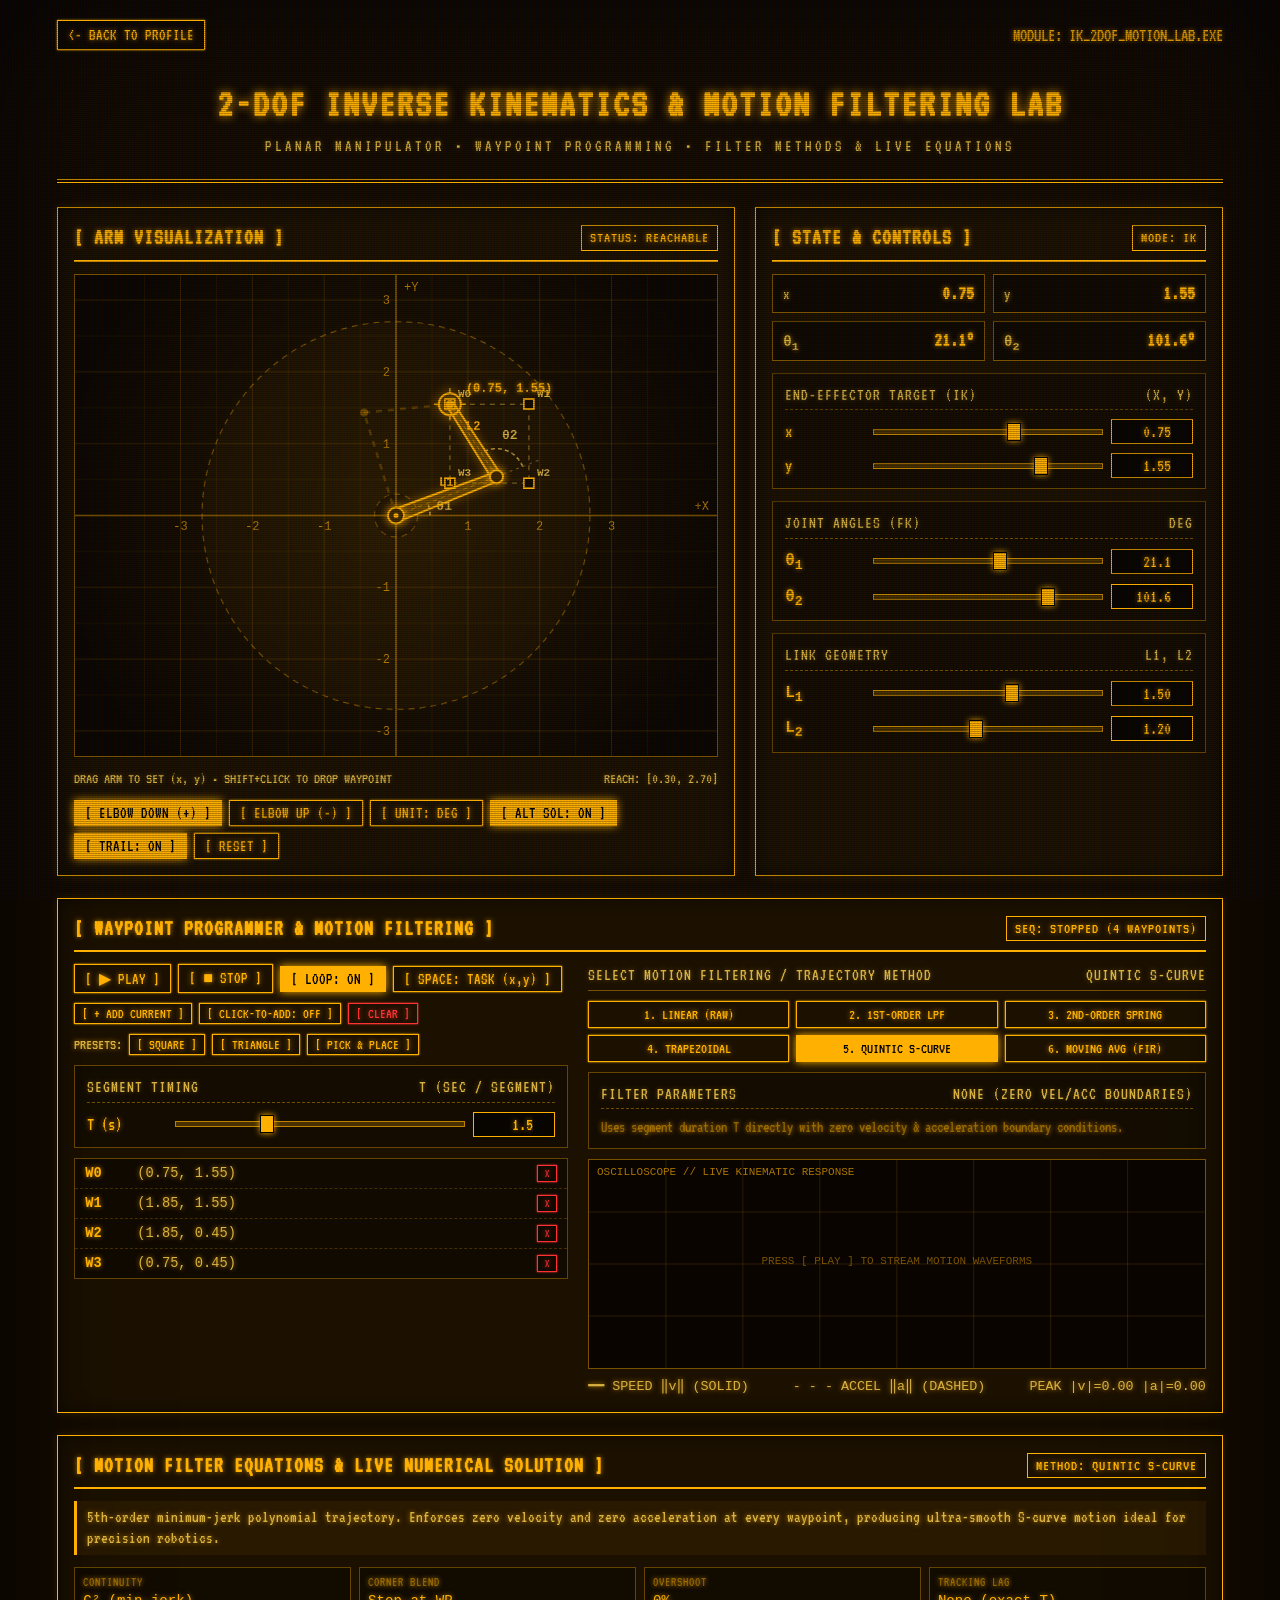
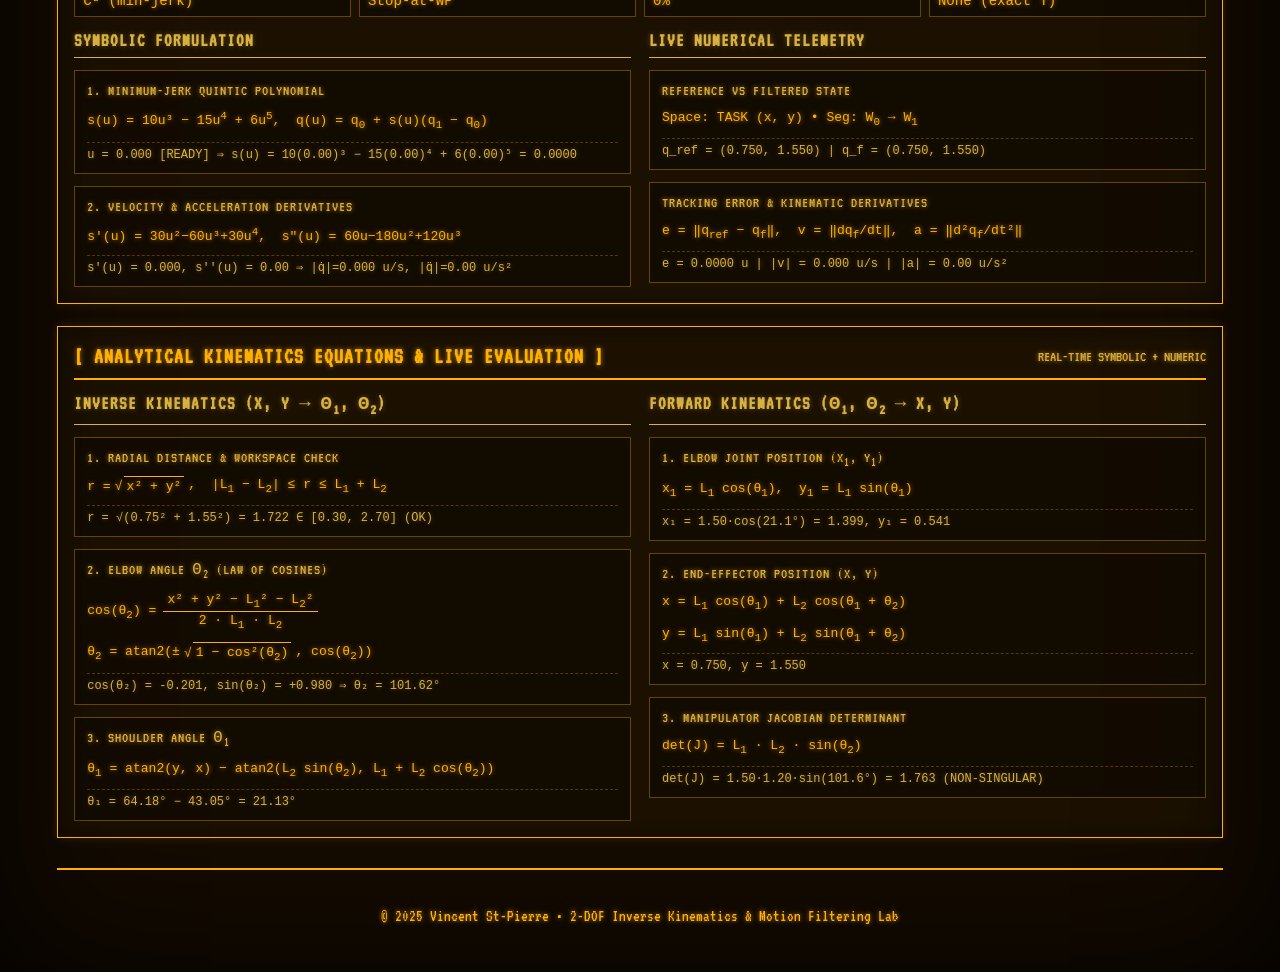
==== commit bc8dc613: "feat: added motion control with filtering to kinematics lab" ====
--- a/inverse-kinematics/index.html
+++ b/inverse-kinematics/index.html
@@ -4,7 +4,7 @@
 <head>
     <meta charset="UTF-8">
     <meta name="viewport" content="width=device-width, initial-scale=1.0">
-    <title>2-DOF Inverse Kinematics Lab - Vincent St-Pierre</title>
+    <title>2-DOF Inverse Kinematics &amp; Motion Filtering Lab - Vincent St-Pierre</title>
     <link rel="preconnect" href="https://fonts.googleapis.com">
     <link rel="preconnect" href="https://fonts.gstatic.com" crossorigin>
     <link href="https://fonts.googleapis.com/css2?family=VT323&display=swap" rel="stylesheet">
@@ -34,7 +34,7 @@
             padding: 0;
             background-color: var(--bg-color);
             color: var(--terminal-color);
-            font-size: clamp(18px, 1.5vw, 24px);
+            font-size: clamp(18px, 1.45vw, 23px);
             text-shadow: var(--terminal-glow);
         }
 
@@ -99,7 +99,7 @@
 
         .top-nav {
             width: 94%;
-            max-width: 1240px;
+            max-width: 1260px;
             margin: 0 auto 10px auto;
             display: flex;
             justify-content: space-between;
@@ -110,10 +110,10 @@
 
         header {
             width: 94%;
-            max-width: 1240px;
+            max-width: 1260px;
             margin: 0 auto 1.5rem auto;
             border-bottom: 4px double var(--terminal-color);
-            padding: 1.25rem 0 1.5rem 0;
+            padding: 1.2rem 0 1.4rem 0;
             text-align: center;
             text-transform: uppercase;
             letter-spacing: 2px;
@@ -121,22 +121,22 @@
 
         header h1 {
             color: var(--terminal-color);
-            font-size: clamp(1.7em, 3.2vw, 2.5em);
+            font-size: clamp(1.7em, 3.1vw, 2.45em);
             margin: 0;
             text-shadow: 0 0 10px rgba(255, 176, 0, 0.9);
         }
 
         header p {
             color: var(--highlight-color);
-            font-size: 0.9em;
-            margin: 0.5rem 0 0 0;
+            font-size: 0.88em;
+            margin: 0.45rem 0 0 0;
             letter-spacing: 3px;
             text-shadow: var(--highlight-glow);
         }
 
         .container {
             width: 94%;
-            max-width: 1240px;
+            max-width: 1260px;
             margin: 0 auto;
             flex: 1;
             display: flex;
@@ -144,33 +144,22 @@
             gap: 22px;
         }
 
-        .ylink {
-            color: var(--terminal-color);
-            text-decoration: underline;
-        }
-
-        .ylink:hover {
-            background-color: var(--terminal-color);
-            color: #000;
-            text-shadow: none;
-            text-decoration: none;
-        }
-
         .retro-btn {
             background: transparent;
             border: 1px solid var(--terminal-color);
             color: var(--terminal-color);
             font-family: 'VT323', monospace;
-            font-size: 0.9em;
-            padding: 4px 12px;
+            font-size: 0.88em;
+            padding: 4px 10px;
             cursor: pointer;
             text-shadow: var(--terminal-glow);
             box-shadow: 0 0 2px var(--terminal-color);
-            transition: all 0.15s;
+            transition: all 0.14s;
             text-decoration: none;
             display: inline-flex;
             align-items: center;
-            gap: 6px;
+            gap: 5px;
+            user-select: none;
         }
 
         .retro-btn:hover,
@@ -185,11 +174,36 @@
             transform: scale(0.96);
         }
 
+        .retro-btn.danger {
+            border-color: var(--alert-color);
+            color: var(--alert-color);
+            text-shadow: 0 0 5px rgba(255, 51, 51, 0.7);
+            box-shadow: 0 0 2px var(--alert-color);
+        }
+
+        .retro-btn.danger:hover {
+            background-color: var(--alert-color);
+            color: #000;
+            text-shadow: none;
+        }
+
+        .retro-btn.sm {
+            font-size: 0.78em;
+            padding: 2px 7px;
+        }
+
         .workspace-grid {
             display: grid;
             grid-template-columns: minmax(0, 1.45fr) minmax(300px, 1fr);
             gap: 20px;
             align-items: stretch;
+        }
+
+        .two-col-grid {
+            display: grid;
+            grid-template-columns: minmax(0, 1fr) minmax(0, 1.25fr);
+            gap: 20px;
+            align-items: start;
         }
 
         .panel {
@@ -214,13 +228,13 @@
 
         .panel-header h2 {
             margin: 0;
-            font-size: 1.2em;
+            font-size: 1.18em;
             letter-spacing: 1px;
             text-transform: uppercase;
         }
 
         .status-badge {
-            font-size: 0.85em;
+            font-size: 0.84em;
             padding: 2px 8px;
             border: 1px solid var(--terminal-color);
             letter-spacing: 1px;
@@ -255,8 +269,27 @@
             cursor: grabbing;
         }
 
+        canvas#arm-canvas.add-wp-cursor {
+            cursor: cell;
+        }
+
+        .scope-wrap {
+            position: relative;
+            width: 100%;
+            height: 210px;
+            border: 1px solid rgba(255, 176, 0, 0.45);
+            background: rgba(8, 4, 0, 0.92);
+            overflow: hidden;
+        }
+
+        canvas#scope-canvas {
+            display: block;
+            width: 100%;
+            height: 100%;
+        }
+
         .canvas-hint {
-            font-size: 0.85em;
+            font-size: 0.84em;
             color: var(--highlight-color);
             text-shadow: var(--highlight-glow);
             display: flex;
@@ -268,7 +301,7 @@
         .toolbar {
             display: flex;
             flex-wrap: wrap;
-            gap: 8px;
+            gap: 7px;
             align-items: center;
         }
 
@@ -279,11 +312,11 @@
             background: rgba(0, 0, 0, 0.28);
             display: flex;
             flex-direction: column;
-            gap: 10px;
+            gap: 9px;
         }
 
         .control-group-title {
-            font-size: 0.95em;
+            font-size: 0.92em;
             color: var(--highlight-color);
             text-shadow: var(--highlight-glow);
             border-bottom: 1px dashed rgba(255, 176, 0, 0.4);
@@ -297,13 +330,13 @@
 
         .control-row {
             display: grid;
-            grid-template-columns: 70px 1fr 84px;
+            grid-template-columns: 76px 1fr 82px;
             align-items: center;
             gap: 10px;
         }
 
         .control-label {
-            font-size: 1.05em;
+            font-size: 1em;
             white-space: nowrap;
         }
 
@@ -352,7 +385,7 @@
             border: 1px solid var(--terminal-color);
             color: var(--terminal-color);
             font-family: 'VT323', monospace;
-            font-size: 1em;
+            font-size: 0.98em;
             padding: 2px 6px;
             text-align: right;
             text-shadow: var(--terminal-glow);
@@ -382,12 +415,119 @@
 
         .readout-box .k {
             color: var(--highlight-color);
+            font-size: 0.88em;
+        }
+
+        .readout-box .v {
+            font-size: 1.08em;
+            font-weight: bold;
+        }
+
+        /* Waypoint list */
+        .wp-list {
+            max-height: 225px;
+            overflow-y: auto;
+            border: 1px solid rgba(255, 176, 0, 0.35);
+            background: rgba(0, 0, 0, 0.42);
+            display: flex;
+            flex-direction: column;
+        }
+
+        .wp-row {
+            display: grid;
+            grid-template-columns: 44px 1fr auto;
+            align-items: center;
+            gap: 8px;
+            padding: 6px 10px;
+            border-bottom: 1px dashed rgba(255, 176, 0, 0.22);
+            font-family: var(--math-font);
+            font-size: 0.74em;
+        }
+
+        .wp-row:last-child {
+            border-bottom: none;
+        }
+
+        .wp-row.active-seg {
+            background: rgba(255, 176, 0, 0.16);
+        }
+
+        .wp-id {
+            font-weight: bold;
+            color: var(--terminal-color);
+        }
+
+        .wp-coords {
+            color: var(--highlight-color);
+            cursor: pointer;
+        }
+
+        .wp-coords:hover {
+            color: var(--terminal-color);
+            text-decoration: underline;
+        }
+
+        .wp-actions {
+            display: flex;
+            gap: 4px;
+        }
+
+        .wp-empty {
+            padding: 18px;
+            text-align: center;
+            color: var(--dim-color);
             font-size: 0.9em;
         }
 
-        .readout-box .v {
-            font-size: 1.1em;
-            font-weight: bold;
+        /* Filter method pills & properties */
+        .method-grid {
+            display: grid;
+            grid-template-columns: repeat(3, minmax(0, 1fr));
+            gap: 7px;
+        }
+
+        .method-grid .retro-btn {
+            justify-content: center;
+            text-align: center;
+            font-size: 0.82em;
+            padding: 5px 6px;
+        }
+
+        .prop-strip {
+            display: grid;
+            grid-template-columns: repeat(4, minmax(0, 1fr));
+            gap: 8px;
+        }
+
+        .prop-item {
+            border: 1px solid rgba(255, 176, 0, 0.35);
+            background: rgba(0, 0, 0, 0.38);
+            padding: 6px 8px;
+            display: flex;
+            flex-direction: column;
+            gap: 2px;
+        }
+
+        .prop-item .pk {
+            font-size: 0.72em;
+            color: var(--dim-color);
+            text-transform: uppercase;
+            letter-spacing: 1px;
+        }
+
+        .prop-item .pv {
+            font-family: var(--math-font);
+            font-size: 0.76em;
+            color: var(--terminal-color);
+        }
+
+        .method-desc {
+            font-size: 0.9em;
+            color: var(--highlight-color);
+            margin: 0;
+            padding: 6px 10px;
+            border-left: 3px solid var(--terminal-color);
+            background: rgba(255, 176, 0, 0.05);
         }
 
         /* Equations section */
@@ -409,7 +549,7 @@
             text-shadow: var(--highlight-glow);
             border-bottom: 1px solid var(--highlight-color);
             padding-bottom: 4px;
-            font-size: 1.05em;
+            font-size: 1.02em;
             text-transform: uppercase;
             letter-spacing: 1px;
         }
@@ -424,7 +564,7 @@
         }
 
         .eq-title {
-            font-size: 0.85em;
+            font-size: 0.84em;
             color: var(--highlight-color);
             text-transform: uppercase;
             letter-spacing: 1px;
@@ -432,7 +572,7 @@
 
         .eq-formula {
             font-family: var(--math-font);
-            font-size: clamp(13px, 1.05vw, 16px);
+            font-size: clamp(13px, 1.02vw, 15.5px);
             line-height: 1.5;
             color: var(--terminal-color);
             overflow-x: auto;
@@ -445,7 +585,7 @@
 
         .eq-live {
             font-family: var(--math-font);
-            font-size: clamp(12px, 0.95vw, 15px);
+            font-size: clamp(12px, 0.92vw, 14.5px);
             color: var(--highlight-color);
             text-shadow: var(--highlight-glow);
             border-top: 1px dashed rgba(255, 176, 0, 0.28);
@@ -490,9 +630,19 @@
             margin-left: 1px;
         }
 
+        .scope-legend {
+            display: flex;
+            justify-content: space-between;
+            flex-wrap: wrap;
+            gap: 10px;
+            font-family: var(--math-font);
+            font-size: 0.72em;
+            color: var(--highlight-color);
+        }
+
         footer {
             width: 94%;
-            max-width: 1240px;
+            max-width: 1260px;
             margin: 30px auto 0 auto;
             border-top: 2px solid var(--terminal-color);
             color: var(--terminal-color);
@@ -501,13 +651,21 @@
             font-size: 0.9em;
         }
 
-        @media (max-width: 920px) {
-            .workspace-grid {
-                grid-template-columns: 1fr;
-            }
-
+        @media (max-width: 960px) {
+            .workspace-grid,
+            .two-col-grid,
             .equations-grid {
                 grid-template-columns: 1fr;
+            }
+
+            .prop-strip {
+                grid-template-columns: repeat(2, minmax(0, 1fr));
+            }
+        }
+
+        @media (max-width: 560px) {
+            .method-grid {
+                grid-template-columns: repeat(2, minmax(0, 1fr));
             }
         }
     </style>
@@ -517,17 +675,17 @@
     <div class="crt">
         <nav class="top-nav">
             <a class="retro-btn" href="../index.html">&lt;- BACK TO PROFILE</a>
-            <span style="opacity: 0.85;">MODULE: IK_2DOF_SIM.EXE</span>
+            <span style="opacity: 0.85;">MODULE: IK_2DOF_MOTION_LAB.EXE</span>
         </nav>
 
         <header>
-            <h1>2-DOF Inverse Kinematics Lab</h1>
-            <p>Planar Manipulator &bull; Analytical Solver &bull; Live Equations</p>
+            <h1>2-DOF Inverse Kinematics &amp; Motion Filtering Lab</h1>
+            <p>Planar Manipulator &bull; Waypoint Programming &bull; Filter Methods &amp; Live Equations</p>
         </header>
 
         <main class="container">
+            <!-- Top Row: Interactive Arm Canvas + State Controls -->
             <section class="workspace-grid">
-                <!-- Interactive Canvas Panel -->
                 <div class="panel">
                     <div class="panel-header">
                         <h2>[ Arm Visualization ]</h2>
@@ -539,7 +697,7 @@
                     </div>
 
                     <div class="canvas-hint">
-                        <span>DRAG END-EFFECTOR OR CLICK ANYWHERE ON GRID TO SET (x, y)</span>
+                        <span>DRAG ARM TO SET (x, y) &bull; SHIFT+CLICK TO DROP WAYPOINT</span>
                         <span id="workspace-bounds">REACH: [0.30, 2.70]</span>
                     </div>
 
@@ -547,7 +705,7 @@
                         <button id="btn-elbow-down" class="retro-btn active" type="button">[ ELBOW DOWN (+) ]</button>
                         <button id="btn-elbow-up" class="retro-btn" type="button">[ ELBOW UP (-) ]</button>
                         <button id="btn-unit" class="retro-btn" type="button">[ UNIT: DEG ]</button>
-                        <button id="btn-ghost" class="retro-btn active" type="button">[ ALT SOLUTION: ON ]</button>
+                        <button id="btn-ghost" class="retro-btn active" type="button">[ ALT SOL: ON ]</button>
                         <button id="btn-trail" class="retro-btn active" type="button">[ TRAIL: ON ]</button>
                         <button id="btn-reset" class="retro-btn" type="button">[ RESET ]</button>
                     </div>
@@ -635,10 +793,164 @@
                 </div>
             </section>
 
-            <!-- Equations Panel -->
+            <!-- Waypoint Programming & Motion Filtering Panel -->
             <section class="panel">
                 <div class="panel-header">
-                    <h2>[ Analytical Equations &amp; Live Evaluation ]</h2>
+                    <h2>[ Waypoint Programmer &amp; Motion Filtering ]</h2>
+                    <span id="playback-status" class="status-badge">SEQ: STOPPED (4 WAYPOINTS)</span>
+                </div>
+
+                <div class="two-col-grid">
+                    <!-- Left: Waypoint Sequencer -->
+                    <div style="display:flex; flex-direction:column; gap:10px;">
+                        <div class="toolbar">
+                            <button id="btn-play" class="retro-btn" type="button">[ &#9654; PLAY ]</button>
+                            <button id="btn-stop" class="retro-btn" type="button">[ &#9632; STOP ]</button>
+                            <button id="btn-loop" class="retro-btn active" type="button">[ LOOP: ON ]</button>
+                            <button id="btn-space" class="retro-btn" type="button">[ SPACE: TASK (x,y) ]</button>
+                        </div>
+
+                        <div class="toolbar">
+                            <button id="btn-add-cur" class="retro-btn sm" type="button">[ + ADD CURRENT ]</button>
+                            <button id="btn-click-add" class="retro-btn sm" type="button">[ CLICK-TO-ADD: OFF ]</button>
+                            <button id="btn-clear-wp" class="retro-btn sm danger" type="button">[ CLEAR ]</button>
+                        </div>
+
+                        <div class="toolbar">
+                            <span style="font-size:0.84em; color:var(--highlight-color);">PRESETS:</span>
+                            <button id="btn-preset-square" class="retro-btn sm" type="button">[ SQUARE ]</button>
+                            <button id="btn-preset-tri" class="retro-btn sm" type="button">[ TRIANGLE ]</button>
+                            <button id="btn-preset-pick" class="retro-btn sm" type="button">[ PICK &amp; PLACE ]</button>
+                        </div>
+
+                        <div class="control-group">
+                            <div class="control-group-title">
+                                <span>Segment Timing</span>
+                                <span>T (sec / segment)</span>
+                            </div>
+                            <div class="control-row">
+                                <label class="control-label" for="num-seg-t">T (s)</label>
+                                <input id="rng-seg-t" type="range" min="0.4" max="4.0" step="0.1" value="1.5">
+                                <input id="num-seg-t" type="number" min="0.2" max="10.0" step="0.1" value="1.5">
+                            </div>
+                        </div>
+
+                        <div id="wp-list" class="wp-list" aria-label="Programmed waypoints"></div>
+                    </div>
+
+                    <!-- Right: Motion Filter Method Selector + Parameters + Live Scope -->
+                    <div style="display:flex; flex-direction:column; gap:10px;">
+                        <div class="control-group-title" style="border-bottom:1px solid rgba(255,176,0,0.4);">
+                            <span>Select Motion Filtering / Trajectory Method</span>
+                            <span id="active-method-tag">QUINTIC S-CURVE</span>
+                        </div>
+
+                        <div class="method-grid">
+                            <button class="retro-btn method-btn" data-method="linear" type="button">1. LINEAR (RAW)</button>
+                            <button class="retro-btn method-btn" data-method="lpf1" type="button">2. 1ST-ORDER LPF</button>
+                            <button class="retro-btn method-btn" data-method="lpf2" type="button">3. 2ND-ORDER SPRING</button>
+                            <button class="retro-btn method-btn" data-method="trapezoid" type="button">4. TRAPEZOIDAL</button>
+                            <button class="retro-btn method-btn active" data-method="quintic" type="button">5. QUINTIC S-CURVE</button>
+                            <button class="retro-btn method-btn" data-method="fir" type="button">6. MOVING AVG (FIR)</button>
+                        </div>
+
+                        <!-- Dynamic Filter Parameters -->
+                        <div id="filter-params-box" class="control-group">
+                            <div class="control-group-title">
+                                <span>Filter Parameters</span>
+                                <span id="filter-param-hint">NONE (ANALYTICAL)</span>
+                            </div>
+                            <div id="param-tau-row" class="control-row" style="display:none;">
+                                <label class="control-label" for="num-tau"><span class="math-sym">&tau;</span> (s)</label>
+                                <input id="rng-tau" type="range" min="0.02" max="1.00" step="0.01" value="0.18">
+                                <input id="num-tau" type="number" min="0.01" max="2.00" step="0.02" value="0.18">
+                            </div>
+                            <div id="param-wn-row" class="control-row" style="display:none;">
+                                <label class="control-label" for="num-wn"><span class="math-sym">&omega;<sub>n</sub></span> (r/s)</label>
+                                <input id="rng-wn" type="range" min="2.0" max="25.0" step="0.5" value="9.0">
+                                <input id="num-wn" type="number" min="1.0" max="40.0" step="0.5" value="9.0">
+                            </div>
+                            <div id="param-zeta-row" class="control-row" style="display:none;">
+                                <label class="control-label" for="num-zeta"><span class="math-sym">&zeta;</span> (damp)</label>
+                                <input id="rng-zeta" type="range" min="0.20" max="2.00" step="0.05" value="0.85">
+                                <input id="num-zeta" type="number" min="0.10" max="3.00" step="0.05" value="0.85">
+                            </div>
+                            <div id="param-blend-row" class="control-row" style="display:none;">
+                                <label class="control-label" for="num-blend">b = t<sub>a</sub>/T</label>
+                                <input id="rng-blend" type="range" min="0.05" max="0.50" step="0.01" value="0.25">
+                                <input id="num-blend" type="number" min="0.05" max="0.50" step="0.02" value="0.25">
+                            </div>
+                            <div id="param-fir-row" class="control-row" style="display:none;">
+                                <label class="control-label" for="num-fir">N (taps)</label>
+                                <input id="rng-fir" type="range" min="3" max="80" step="1" value="24">
+                                <input id="num-fir" type="number" min="2" max="120" step="1" value="24">
+                            </div>
+                            <div id="param-none-msg" style="font-size:0.86em; color:var(--dim-color);">
+                                Uses segment duration T directly with zero velocity &amp; acceleration boundary conditions.
+                            </div>
+                        </div>
+
+                        <!-- Live Telemetry Oscilloscope -->
+                        <div class="scope-wrap">
+                            <canvas id="scope-canvas" aria-label="Live velocity and acceleration oscilloscope"></canvas>
+                        </div>
+                        <div class="scope-legend">
+                            <span>&#9473;&#9473; SPEED &#8214;v&#8214; (SOLID)</span>
+                            <span>- - - ACCEL &#8214;a&#8214; (DASHED)</span>
+                            <span id="scope-peaks">PEAK |v|=0.00 |a|=0.00</span>
+                        </div>
+                    </div>
+                </div>
+            </section>
+
+            <!-- Motion Filter Method Explorer & Live Numerical Solution -->
+            <section class="panel">
+                <div class="panel-header">
+                    <h2>[ Motion Filter Equations &amp; Live Numerical Solution ]</h2>
+                    <span id="method-eq-badge" class="status-badge">METHOD: QUINTIC S-CURVE</span>
+                </div>
+
+                <p id="method-desc" class="method-desc"></p>
+
+                <div id="method-props" class="prop-strip"></div>
+
+                <div class="equations-grid">
+                    <div class="eq-column">
+                        <h3>Symbolic Formulation</h3>
+                        <div class="eq-card">
+                            <div id="mf-eq1-title" class="eq-title">Position / Filter Law</div>
+                            <div id="mf-eq1-formula" class="eq-formula"></div>
+                            <div id="mf-eq1-live" class="eq-live"></div>
+                        </div>
+                        <div class="eq-card">
+                            <div id="mf-eq2-title" class="eq-title">Velocity &amp; Acceleration</div>
+                            <div id="mf-eq2-formula" class="eq-formula"></div>
+                            <div id="mf-eq2-live" class="eq-live"></div>
+                        </div>
+                    </div>
+
+                    <div class="eq-column">
+                        <h3>Live Numerical Telemetry</h3>
+                        <div class="eq-card">
+                            <div class="eq-title">Reference vs Filtered State</div>
+                            <div id="mf-state-formula" class="eq-formula"></div>
+                            <div id="mf-state-live" class="eq-live"></div>
+                        </div>
+                        <div class="eq-card">
+                            <div class="eq-title">Tracking Error &amp; Kinematic Derivatives</div>
+                            <div class="eq-formula">
+                                <span>e = &#8214;q<sub>ref</sub> &minus; q<sub>f</sub>&#8214;,&nbsp;&nbsp;v = &#8214;dq<sub>f</sub>/dt&#8214;,&nbsp;&nbsp;a = &#8214;d&sup2;q<sub>f</sub>/dt&sup2;&#8214;</span>
+                            </div>
+                            <div id="mf-err-live" class="eq-live"></div>
+                        </div>
+                    </div>
+                </div>
+            </section>
+
+            <!-- Kinematics Equations Panel -->
+            <section class="panel">
+                <div class="panel-header">
+                    <h2>[ Analytical Kinematics Equations &amp; Live Evaluation ]</h2>
                     <span style="font-size: 0.85em; color: var(--highlight-color);">REAL-TIME SYMBOLIC + NUMERIC</span>
                 </div>
 
@@ -719,7 +1031,7 @@
         </main>
 
         <footer>
-            <p>&copy; 2025 Vincent St-Pierre &bull; 2-DOF Inverse Kinematics Experiment</p>
+            <p>&copy; 2025 Vincent St-Pierre &bull; 2-DOF Inverse Kinematics &amp; Motion Filtering Lab</p>
         </footer>
     </div>
 
@@ -727,6 +1039,100 @@
         (() => {
             const RAD2DEG = 180 / Math.PI;
             const DEG2RAD = Math.PI / 180;
+            const FIXED_DT = 1 / 120;
+
+            const METHOD_META = {
+                linear: {
+                    name: 'LINEAR (RAW)',
+                    desc: 'Direct piecewise-linear interpolation between waypoints. Produces sharp corners with constant segment speed and impulsive acceleration spikes at every waypoint.',
+                    props: [
+                        ['Continuity', 'C⁰ (pos only)'],
+                        ['Corner Blend', 'None (exact)'],
+                        ['Overshoot', '0%'],
+                        ['Tracking Lag', 'None']
+                    ],
+                    eq1Title: '1. Linear Segment Interpolation',
+                    eq1Html: '<span>q(u) = q<sub>0</sub> + u &middot; (q<sub>1</sub> &minus; q<sub>0</sub>),&nbsp;&nbsp;u = </span><span class="frac"><span class="num">t</span><span class="den">T</span></span><span> &isin; [0, 1]</span>',
+                    eq2Title: '2. Velocity &amp; Acceleration',
+                    eq2Html: '<span>q&#775;(t) = </span><span class="frac"><span class="num">q<sub>1</sub> &minus; q<sub>0</sub></span><span class="den">T</span></span><span>,&nbsp;&nbsp;q&#776;(t) = 0 (impulses at u = 0, 1)</span>',
+                    paramHint: 'NONE (SEGMENT DURATION T)'
+                },
+                lpf1: {
+                    name: '1ST-ORDER LPF',
+                    desc: 'Exponential moving-average low-pass filter on the linear waypoint reference. Rounds sharp corners naturally with zero overshoot, at the cost of phase lag proportional to time constant τ.',
+                    props: [
+                        ['Continuity', 'C¹ (smooth vel)'],
+                        ['Corner Blend', 'Exponential'],
+                        ['Overshoot', '0%'],
+                        ['Tracking Lag', 'High (~τ)']
+                    ],
+                    eq1Title: '1. Discrete 1st-Order Low-Pass Filter',
+                    eq1Html: '<span>q<sub>f</sub>[k] = q<sub>f</sub>[k&minus;1] + &alpha;(q<sub>ref</sub>[k] &minus; q<sub>f</sub>[k&minus;1]),&nbsp;&nbsp;&alpha; = </span><span class="frac"><span class="num">&Delta;t</span><span class="den">&tau; + &Delta;t</span></span>',
+                    eq2Title: '2. Continuous Equivalent ODE',
+                    eq2Html: '<span>&tau; &middot; q&#775;<sub>f</sub>(t) + q<sub>f</sub>(t) = q<sub>ref</sub>(t)&nbsp;&rArr;&nbsp;q&#775;<sub>f</sub> = </span><span class="frac"><span class="num">q<sub>ref</sub> &minus; q<sub>f</sub></span><span class="den">&tau;</span></span>',
+                    paramHint: 'TIME CONSTANT τ'
+                },
+                lpf2: {
+                    name: '2ND-ORDER SPRING',
+                    desc: 'Second-order mass-spring-damper filter driven by the reference trajectory. Guarantees C² smooth acceleration; tune ζ = 1.0 for critically damped response or ζ < 1.0 to observe underdamped corner overshoot.',
+                    props: [
+                        ['Continuity', 'C² (smooth acc)'],
+                        ['Corner Blend', 'Dynamic'],
+                        ['Overshoot', 'If ζ < 1.0'],
+                        ['Tracking Lag', 'Medium (~2ζ/ωₙ)']
+                    ],
+                    eq1Title: '1. 2nd-Order Differential Equation',
+                    eq1Html: '<span>q&#776;<sub>f</sub> + 2&zeta;&omega;<sub>n</sub> q&#775;<sub>f</sub> + &omega;<sub>n</sub>&sup2; q<sub>f</sub> = &omega;<sub>n</sub>&sup2; q<sub>ref</sub></span>',
+                    eq2Title: '2. Symplectic Euler Numerical Step',
+                    eq2Html: '<span>q&#775;<sub>f</sub>[k] = q&#775;<sub>f</sub>[k&minus;1] + q&#776;<sub>f</sub>&Delta;t,&nbsp;&nbsp;q<sub>f</sub>[k] = q<sub>f</sub>[k&minus;1] + q&#775;<sub>f</sub>[k]&Delta;t</span>',
+                    paramHint: 'NATURAL FREQ ωₙ & DAMPING ζ'
+                },
+                trapezoid: {
+                    name: 'TRAPEZOIDAL (LSPB)',
+                    desc: 'Linear Segment with Parabolic Blends (trapezoidal velocity profile). Accelerates smoothly for fraction b = tₐ/T, cruises at constant velocity, and decelerates cleanly to stop at each waypoint.',
+                    props: [
+                        ['Continuity', 'C¹ (bounded acc)'],
+                        ['Corner Blend', 'Stop-at-WP'],
+                        ['Overshoot', '0%'],
+                        ['Tracking Lag', 'None (exact T)']
+                    ],
+                    eq1Title: '1. Normalized Profile s(u) with Blend b = tₐ/T',
+                    eq1Html: '<span>a<sub>n</sub> = </span><span class="frac"><span class="num">1</span><span class="den">b(1&minus;b)</span></span><span>,&nbsp;&nbsp;v<sub>n</sub> = </span><span class="frac"><span class="num">1</span><span class="den">1&minus;b</span></span><span>,&nbsp;&nbsp;q(u) = q<sub>0</sub> + s(u)&Delta;q</span>',
+                    eq2Title: '2. Piecewise Velocity &amp; Acceleration',
+                    eq2Html: '<span>s&prime;(u) &isin; {a<sub>n</sub>u, v<sub>n</sub>, a<sub>n</sub>(1&minus;u)},&nbsp;&nbsp;q&#775; = </span><span class="frac"><span class="num">s&prime;</span><span class="den">T</span></span><span>&Delta;q,&nbsp;&nbsp;q&#776; = </span><span class="frac"><span class="num">s&Prime;</span><span class="den">T&sup2;</span></span><span>&Delta;q</span>',
+                    paramHint: 'ACCEL BLEND FRACTION b'
+                },
+                quintic: {
+                    name: 'QUINTIC S-CURVE',
+                    desc: '5th-order minimum-jerk polynomial trajectory. Enforces zero velocity and zero acceleration at every waypoint, producing ultra-smooth S-curve motion ideal for precision robotics.',
+                    props: [
+                        ['Continuity', 'C² (min-jerk)'],
+                        ['Corner Blend', 'Stop-at-WP'],
+                        ['Overshoot', '0%'],
+                        ['Tracking Lag', 'None (exact T)']
+                    ],
+                    eq1Title: '1. Minimum-Jerk Quintic Polynomial',
+                    eq1Html: '<span>s(u) = 10u&sup3; &minus; 15u<sup>4</sup> + 6u<sup>5</sup>,&nbsp;&nbsp;q(u) = q<sub>0</sub> + s(u)(q<sub>1</sub> &minus; q<sub>0</sub>)</span>',
+                    eq2Title: '2. Velocity &amp; Acceleration Derivatives',
+                    eq2Html: '<span>s&prime;(u) = 30u&sup2;&minus;60u&sup3;+30u<sup>4</sup>,&nbsp;&nbsp;s&Prime;(u) = 60u&minus;180u&sup2;+120u&sup3;</span>',
+                    paramHint: 'NONE (ZERO VEL/ACC BOUNDARIES)'
+                },
+                fir: {
+                    name: 'MOVING AVG (FIR)',
+                    desc: 'Finite Impulse Response boxcar filter averaging the last N reference samples. Produces symmetric, linear-phase corner rounding with guaranteed stability and zero overshoot.',
+                    props: [
+                        ['Continuity', 'C¹ (smooth vel)'],
+                        ['Corner Blend', 'Symmetric FIR'],
+                        ['Overshoot', '0%'],
+                        ['Tracking Lag', 'Exact (N-1)Δt/2']
+                    ],
+                    eq1Title: '1. N-Tap Moving Average Filter',
+                    eq1Html: '<span>q<sub>f</sub>[k] = </span><span class="frac"><span class="num">1</span><span class="den">N</span></span><span> &Sigma;<sub>i=0..N&minus;1</sub> q<sub>ref</sub>[k &minus; i],&nbsp;&nbsp;T<sub>w</sub> = N&Delta;t</span>',
+                    eq2Title: '2. Finite-Difference Derivatives',
+                    eq2Html: '<span>q&#775;[k] = </span><span class="frac"><span class="num">q<sub>f</sub>[k] &minus; q<sub>f</sub>[k&minus;1]</span><span class="den">&Delta;t</span></span><span>,&nbsp;&nbsp;q&#776;[k] = </span><span class="frac"><span class="num">q&#775;[k] &minus; q&#775;[k&minus;1]</span><span class="den">&Delta;t</span></span>',
+                    paramHint: 'WINDOW LENGTH N (SAMPLES AT 120 Hz)'
+                }
+            };
 
             const state = {
                 L1: 1.50,
@@ -739,8 +1145,8 @@
                 theta2: 0,
                 altTheta1: 0,
                 altTheta2: 0,
-                elbowSign: 1, // +1 = elbow down (theta2 >= 0), -1 = elbow up (theta2 <= 0)
-                unit: 'deg',  // 'deg' or 'rad'
+                elbowSign: 1,
+                unit: 'deg',
                 showGhost: true,
                 showTrail: true,
                 reachable: true,
@@ -749,14 +1155,59 @@
                 trail: []
             };
 
+            const motion = {
+                waypoints: [
+                    { x: 0.75, y: 1.55 },
+                    { x: 1.85, y: 1.55 },
+                    { x: 1.85, y: 0.45 },
+                    { x: 0.75, y: 0.45 }
+                ],
+                playing: false,
+                loop: true,
+                clickToAdd: false,
+                space: 'task', // 'task' or 'joint'
+                method: 'quintic',
+                segDuration: 1.5,
+                segIndex: 0,
+                segTime: 0,
+                // Filter parameters
+                tau: 0.18,
+                wn: 9.0,
+                zeta: 0.85,
+                blend: 0.25,
+                firN: 24,
+                // Live filter state (in active space coordinates: [a, b])
+                qRef: [1.40, 1.10],
+                qFilt: [1.40, 1.10],
+                qVel: [0, 0],
+                qAcc: [0, 0],
+                refCartesian: [1.40, 1.10],
+                firBuf: [],
+                // Live diagnostics for equations
+                lastU: 0,
+                lastS: 0,
+                lastS1: 0,
+                lastS2: 0,
+                lastPhase: 'IDLE',
+                // Scope ring buffer
+                scopeVel: [],
+                scopeAcc: [],
+                peakVel: 0,
+                peakAcc: 0,
+                accum: 0,
+                lastFrameTime: 0
+            };
+
+            // Canvas refs
             const canvas = document.getElementById('arm-canvas');
             const ctx = canvas.getContext('2d');
-
-            // DOM Elements
+            const scopeCanvas = document.getElementById('scope-canvas');
+            const sctx = scopeCanvas.getContext('2d');
+
+            // Arm & State DOM
             const reachStatus = document.getElementById('reach-status');
             const modeBadge = document.getElementById('mode-badge');
             const workspaceBounds = document.getElementById('workspace-bounds');
-
             const outX = document.getElementById('out-x');
             const outY = document.getElementById('out-y');
             const outT1 = document.getElementById('out-t1');
@@ -766,13 +1217,11 @@
             const numX = document.getElementById('num-x');
             const rngY = document.getElementById('rng-y');
             const numY = document.getElementById('num-y');
-
             const rngT1 = document.getElementById('rng-t1');
             const numT1 = document.getElementById('num-t1');
             const rngT2 = document.getElementById('rng-t2');
             const numT2 = document.getElementById('num-t2');
             const angleUnitLabel = document.getElementById('angle-unit-label');
-
             const rngL1 = document.getElementById('rng-l1');
             const numL1 = document.getElementById('num-l1');
             const rngL2 = document.getElementById('rng-l2');
@@ -785,6 +1234,7 @@
             const btnTrail = document.getElementById('btn-trail');
             const btnReset = document.getElementById('btn-reset');
 
+            // Kinematics Equation DOM
             const liveR = document.getElementById('live-r');
             const liveT2 = document.getElementById('live-t2');
             const liveT1 = document.getElementById('live-t1');
@@ -792,10 +1242,66 @@
             const liveFK = document.getElementById('live-fk');
             const liveDet = document.getElementById('live-det');
 
+            // Waypoint & Motion Filter DOM
+            const playbackStatus = document.getElementById('playback-status');
+            const btnPlay = document.getElementById('btn-play');
+            const btnStop = document.getElementById('btn-stop');
+            const btnLoop = document.getElementById('btn-loop');
+            const btnSpace = document.getElementById('btn-space');
+            const btnAddCur = document.getElementById('btn-add-cur');
+            const btnClickAdd = document.getElementById('btn-click-add');
+            const btnClearWp = document.getElementById('btn-clear-wp');
+            const btnPresetSquare = document.getElementById('btn-preset-square');
+            const btnPresetTri = document.getElementById('btn-preset-tri');
+            const btnPresetPick = document.getElementById('btn-preset-pick');
+            const rngSegT = document.getElementById('rng-seg-t');
+            const numSegT = document.getElementById('num-seg-t');
+            const wpListEl = document.getElementById('wp-list');
+
+            const methodBtns = document.querySelectorAll('.method-btn');
+            const activeMethodTag = document.getElementById('active-method-tag');
+            const methodEqBadge = document.getElementById('method-eq-badge');
+            const methodDesc = document.getElementById('method-desc');
+            const methodProps = document.getElementById('method-props');
+            const filterParamHint = document.getElementById('filter-param-hint');
+
+            const paramTauRow = document.getElementById('param-tau-row');
+            const paramWnRow = document.getElementById('param-wn-row');
+            const paramZetaRow = document.getElementById('param-zeta-row');
+            const paramBlendRow = document.getElementById('param-blend-row');
+            const paramFirRow = document.getElementById('param-fir-row');
+            const paramNoneMsg = document.getElementById('param-none-msg');
+
+            const rngTau = document.getElementById('rng-tau');
+            const numTau = document.getElementById('num-tau');
+            const rngWn = document.getElementById('rng-wn');
+            const numWn = document.getElementById('num-wn');
+            const rngZeta = document.getElementById('rng-zeta');
+            const numZeta = document.getElementById('num-zeta');
+            const rngBlend = document.getElementById('rng-blend');
+            const numBlend = document.getElementById('num-blend');
+            const rngFir = document.getElementById('rng-fir');
+            const numFir = document.getElementById('num-fir');
+
+            const mfEq1Title = document.getElementById('mf-eq1-title');
+            const mfEq1Formula = document.getElementById('mf-eq1-formula');
+            const mfEq1Live = document.getElementById('mf-eq1-live');
+            const mfEq2Title = document.getElementById('mf-eq2-title');
+            const mfEq2Formula = document.getElementById('mf-eq2-formula');
+            const mfEq2Live = document.getElementById('mf-eq2-live');
+            const mfStateFormula = document.getElementById('mf-state-formula');
+            const mfStateLive = document.getElementById('mf-state-live');
+            const mfErrLive = document.getElementById('mf-err-live');
+            const scopePeaks = document.getElementById('scope-peaks');
+
             function normalizeAngle(rad) {
                 let a = ((rad + Math.PI) % (2 * Math.PI) + (2 * Math.PI)) % (2 * Math.PI) - Math.PI;
                 if (a <= -Math.PI) a += 2 * Math.PI;
                 return a;
+            }
+
+            function shortestAngleDiff(from, to) {
+                return normalizeAngle(to - from);
             }
 
             function clamp(val, lo, hi) {
@@ -831,6 +1337,24 @@
                     cosT2,
                     sinT2
                 };
+            }
+
+            function wpToJoint(wp) {
+                const r = Math.hypot(wp.x, wp.y);
+                const rMin = Math.abs(state.L1 - state.L2);
+                const rMax = state.L1 + state.L2;
+                let cx = wp.x, cy = wp.y;
+                if (r > rMax) { cx *= rMax / r; cy *= rMax / r; }
+                else if (r < rMin && r > 1e-7) { cx *= rMin / r; cy *= rMin / r; }
+                const sol = solveBranch(cx, cy, state.L1, state.L2, state.elbowSign, state.theta1);
+                return [sol.theta1, sol.theta2];
+            }
+
+            function fkFromAngles(t1, t2) {
+                return [
+                    state.L1 * Math.cos(t1) + state.L2 * Math.cos(t1 + t2),
+                    state.L1 * Math.sin(t1) + state.L2 * Math.sin(t1 + t2)
+                ];
             }
 
             function solveIK(recordTrail = false) {
@@ -867,17 +1391,14 @@
                 state.altTheta1 = alt.theta1;
                 state.altTheta2 = alt.theta2;
 
-                if (recordTrail) {
-                    pushTrail(cx, cy);
-                }
+                if (recordTrail) pushTrail(cx, cy);
                 syncUI();
                 draw();
             }
 
             function solveFK(recordTrail = false) {
                 const { L1, L2, theta1, theta2 } = state;
-                const x = L1 * Math.cos(theta1) + L2 * Math.cos(theta1 + theta2);
-                const y = L1 * Math.sin(theta1) + L2 * Math.sin(theta1 + theta2);
+                const [x, y] = fkFromAngles(theta1, theta2);
 
                 state.targetX = x;
                 state.targetY = y;
@@ -893,9 +1414,7 @@
                 state.altTheta1 = alt.theta1;
                 state.altTheta2 = alt.theta2;
 
-                if (recordTrail) {
-                    pushTrail(x, y);
-                }
+                if (recordTrail) pushTrail(x, y);
                 syncUI();
                 draw();
             }
@@ -903,28 +1422,398 @@
             function pushTrail(x, y) {
                 if (!state.showTrail) return;
                 const last = state.trail[state.trail.length - 1];
-                if (!last || Math.hypot(x - last.x, y - last.y) > 0.025) {
+                if (!last || Math.hypot(x - last.x, y - last.y) > 0.02) {
                     state.trail.push({ x, y });
-                    if (state.trail.length > 90) {
-                        state.trail.shift();
+                    if (state.trail.length > 180) state.trail.shift();
+                }
+            }
+
+            // ================= WAYPOINT & MOTION FILTER ENGINE =================
+
+            function resetFilterStateAtWaypoint(wpIdx = 0) {
+                if (motion.waypoints.length === 0) return;
+                const wp = motion.waypoints[clamp(wpIdx, 0, motion.waypoints.length - 1)];
+                const q0 = motion.space === 'task' ? [wp.x, wp.y] : wpToJoint(wp);
+                motion.qRef = [...q0];
+                motion.qFilt = [...q0];
+                motion.qVel = [0, 0];
+                motion.qAcc = [0, 0];
+                motion.refCartesian = [wp.x, wp.y];
+                motion.firBuf = [];
+                for (let i = 0; i < motion.firN; i++) {
+                    motion.firBuf.push([...q0]);
+                }
+                motion.lastU = 0;
+                motion.lastS = 0;
+                motion.lastS1 = 0;
+                motion.lastS2 = 0;
+                motion.lastPhase = 'READY';
+                motion.scopeVel = [];
+                motion.scopeAcc = [];
+                motion.peakVel = 0;
+                motion.peakAcc = 0;
+            }
+
+            function getSegmentEndpoints(segIdx) {
+                const n = motion.waypoints.length;
+                const wpA = motion.waypoints[segIdx % n];
+                const wpB = motion.waypoints[(segIdx + 1) % n];
+                if (motion.space === 'task') {
+                    const q0 = [wpA.x, wpA.y];
+                    const q1 = [wpB.x, wpB.y];
+                    return { q0, q1, dq: [q1[0] - q0[0], q1[1] - q0[1]] };
+                } else {
+                    const q0 = wpToJoint(wpA);
+                    const q1 = wpToJoint(wpB);
+                    const dq = [shortestAngleDiff(q0[0], q1[0]), shortestAngleDiff(q0[1], q1[1])];
+                    return { q0, q1: [q0[0] + dq[0], q0[1] + dq[1]], dq };
+                }
+            }
+
+            function evalTrapezoid(u, b) {
+                const an = 1 / (b * (1 - b));
+                const vn = 1 / (1 - b);
+                if (u < b) {
+                    return { s: 0.5 * an * u * u, s1: an * u, s2: an, phase: 'ACCEL' };
+                } else if (u <= 1 - b) {
+                    return { s: 0.5 * an * b * b + vn * (u - b), s1: vn, s2: 0, phase: 'CRUISE' };
+                } else {
+                    const w = 1 - u;
+                    return { s: 1 - 0.5 * an * w * w, s1: an * w, s2: -an, phase: 'DECEL' };
+                }
+            }
+
+            function stepMotion(dt) {
+                const n = motion.waypoints.length;
+                if (n < 2) {
+                    motion.playing = false;
+                    return;
+                }
+
+                const maxSeg = motion.loop ? n : n - 1;
+                const T = Math.max(0.1, motion.segDuration);
+                motion.segTime += dt;
+
+                while (motion.segTime >= T) {
+                    motion.segTime -= T;
+                    motion.segIndex += 1;
+                    if (motion.segIndex >= maxSeg) {
+                        if (motion.loop) {
+                            motion.segIndex = 0;
+                        } else {
+                            motion.segIndex = maxSeg - 1;
+                            motion.segTime = T;
+                            motion.playing = false;
+                            break;
+                        }
                     }
                 }
+
+                const u = clamp(motion.segTime / T, 0, 1);
+                const { q0, dq } = getSegmentEndpoints(motion.segIndex);
+
+                // Linear reference along polyline
+                const qRef = [q0[0] + u * dq[0], q0[1] + u * dq[1]];
+                motion.qRef = qRef;
+                motion.lastU = u;
+
+                if (motion.space === 'task') {
+                    motion.refCartesian = [qRef[0], qRef[1]];
+                } else {
+                    motion.refCartesian = fkFromAngles(qRef[0], qRef[1]);
+                }
+
+                const prevQ = [...motion.qFilt];
+                const prevV = [...motion.qVel];
+
+                if (motion.method === 'linear') {
+                    motion.lastS = u;
+                    motion.lastS1 = 1;
+                    motion.lastS2 = 0;
+                    motion.lastPhase = 'LINEAR';
+                    motion.qFilt = [...qRef];
+                    motion.qVel = [dq[0] / T, dq[1] / T];
+                    motion.qAcc = [
+                        (motion.qVel[0] - prevV[0]) / dt,
+                        (motion.qVel[1] - prevV[1]) / dt
+                    ];
+                } else if (motion.method === 'trapezoid') {
+                    const tr = evalTrapezoid(u, motion.blend);
+                    motion.lastS = tr.s;
+                    motion.lastS1 = tr.s1;
+                    motion.lastS2 = tr.s2;
+                    motion.lastPhase = tr.phase;
+                    motion.qFilt = [q0[0] + tr.s * dq[0], q0[1] + tr.s * dq[1]];
+                    motion.qVel = [(tr.s1 / T) * dq[0], (tr.s1 / T) * dq[1]];
+                    motion.qAcc = [(tr.s2 / (T * T)) * dq[0], (tr.s2 / (T * T)) * dq[1]];
+                } else if (motion.method === 'quintic') {
+                    const u2 = u * u, u3 = u2 * u, u4 = u3 * u, u5 = u4 * u;
+                    const s = 10 * u3 - 15 * u4 + 6 * u5;
+                    const s1 = 30 * u2 - 60 * u3 + 30 * u4;
+                    const s2 = 60 * u - 180 * u2 + 120 * u3;
+                    motion.lastS = s;
+                    motion.lastS1 = s1;
+                    motion.lastS2 = s2;
+                    motion.lastPhase = u < 0.5 ? 'S-ACCEL' : 'S-DECEL';
+                    motion.qFilt = [q0[0] + s * dq[0], q0[1] + s * dq[1]];
+                    motion.qVel = [(s1 / T) * dq[0], (s1 / T) * dq[1]];
+                    motion.qAcc = [(s2 / (T * T)) * dq[0], (s2 / (T * T)) * dq[1]];
+                } else if (motion.method === 'lpf1') {
+                    const alpha = dt / (motion.tau + dt);
+                    const err0 = motion.space === 'joint' ? shortestAngleDiff(prevQ[0], qRef[0]) : (qRef[0] - prevQ[0]);
+                    const err1 = motion.space === 'joint' ? shortestAngleDiff(prevQ[1], qRef[1]) : (qRef[1] - prevQ[1]);
+                    const nextQ = [prevQ[0] + alpha * err0, prevQ[1] + alpha * err1];
+                    const nextV = [(nextQ[0] - prevQ[0]) / dt, (nextQ[1] - prevQ[1]) / dt];
+                    const nextA = [(nextV[0] - prevV[0]) / dt, (nextV[1] - prevV[1]) / dt];
+                    motion.qFilt = motion.space === 'joint' ? [normalizeAngle(nextQ[0]), normalizeAngle(nextQ[1])] : nextQ;
+                    motion.qVel = nextV;
+                    motion.qAcc = nextA;
+                    motion.lastPhase = 'FILTERING';
+                } else if (motion.method === 'lpf2') {
+                    const wn = motion.wn;
+                    const z = motion.zeta;
+                    const err0 = motion.space === 'joint' ? shortestAngleDiff(prevQ[0], qRef[0]) : (qRef[0] - prevQ[0]);
+                    const err1 = motion.space === 'joint' ? shortestAngleDiff(prevQ[1], qRef[1]) : (qRef[1] - prevQ[1]);
+                    const a0 = wn * wn * err0 - 2 * z * wn * prevV[0];
+                    const a1 = wn * wn * err1 - 2 * z * wn * prevV[1];
+                    const v0 = prevV[0] + a0 * dt;
+                    const v1 = prevV[1] + a1 * dt;
+                    const nextQ = [prevQ[0] + v0 * dt, prevQ[1] + v1 * dt];
+                    motion.qAcc = [a0, a1];
+                    motion.qVel = [v0, v1];
+                    motion.qFilt = motion.space === 'joint' ? [normalizeAngle(nextQ[0]), normalizeAngle(nextQ[1])] : nextQ;
+                    motion.lastPhase = z < 0.99 ? 'UNDERDAMPED' : (z > 1.01 ? 'OVERDAMPED' : 'CRITICAL');
+                } else if (motion.method === 'fir') {
+                    const N = Math.max(2, Math.round(motion.firN));
+                    // Keep continuous unwrapped reference in buffer for joint space
+                    let sample = [...qRef];
+                    if (motion.space === 'joint' && motion.firBuf.length > 0) {
+                        const last = motion.firBuf[motion.firBuf.length - 1];
+                        sample = [
+                            last[0] + shortestAngleDiff(last[0], qRef[0]),
+                            last[1] + shortestAngleDiff(last[1], qRef[1])
+                        ];
+                    }
+                    motion.firBuf.push(sample);
+                    while (motion.firBuf.length > N) motion.firBuf.shift();
+                    let s0 = 0, s1 = 0;
+                    for (let i = 0; i < motion.firBuf.length; i++) {
+                        s0 += motion.firBuf[i][0];
+                        s1 += motion.firBuf[i][1];
+                    }
+                    const avg0 = s0 / motion.firBuf.length;
+                    const avg1 = s1 / motion.firBuf.length;
+                    const d0 = motion.space === 'joint' ? shortestAngleDiff(prevQ[0], avg0) : (avg0 - prevQ[0]);
+                    const d1 = motion.space === 'joint' ? shortestAngleDiff(prevQ[1], avg1) : (avg1 - prevQ[1]);
+                    const nextV = [d0 / dt, d1 / dt];
+                    const nextA = [(nextV[0] - prevV[0]) / dt, (nextV[1] - prevV[1]) / dt];
+                    motion.qFilt = motion.space === 'joint' ? [normalizeAngle(avg0), normalizeAngle(avg1)] : [avg0, avg1];
+                    motion.qVel = nextV;
+                    motion.qAcc = nextA;
+                    motion.lastPhase = `FIR-${N}`;
+                }
+
+                // Apply filtered state to arm
+                if (motion.space === 'task') {
+                    state.mode = 'SEQ-IK';
+                    state.targetX = motion.qFilt[0];
+                    state.targetY = motion.qFilt[1];
+                    const r = Math.hypot(state.targetX, state.targetY);
+                    const rMin = Math.abs(state.L1 - state.L2);
+                    const rMax = state.L1 + state.L2;
+                    let cx = state.targetX, cy = state.targetY;
+                    state.reachable = (r >= rMin - 1e-6 && r <= rMax + 1e-6);
+                    if (r > rMax) { cx *= rMax / r; cy *= rMax / r; }
+                    else if (r < rMin && r > 1e-7) { cx *= rMin / r; cy *= rMin / r; }
+                    state.clampedX = cx;
+                    state.clampedY = cy;
+                    const main = solveBranch(cx, cy, state.L1, state.L2, state.elbowSign, state.theta1);
+                    const alt = solveBranch(cx, cy, state.L1, state.L2, -state.elbowSign, state.theta1);
+                    state.theta1 = main.theta1;
+                    state.theta2 = main.theta2;
+                    state.altTheta1 = alt.theta1;
+                    state.altTheta2 = alt.theta2;
+                    pushTrail(cx, cy);
+                } else {
+                    state.mode = 'SEQ-FK';
+                    state.theta1 = normalizeAngle(motion.qFilt[0]);
+                    state.theta2 = normalizeAngle(motion.qFilt[1]);
+                    const [x, y] = fkFromAngles(state.theta1, state.theta2);
+                    state.targetX = x;
+                    state.targetY = y;
+                    state.clampedX = x;
+                    state.clampedY = y;
+                    state.reachable = true;
+                    const alt = solveBranch(x, y, state.L1, state.L2, -state.elbowSign, state.theta1);
+                    state.altTheta1 = alt.theta1;
+                    state.altTheta2 = alt.theta2;
+                    pushTrail(x, y);
+                }
+
+                // Record scope telemetry (clamp huge impulse spikes for linear display clarity)
+                const vMag = Math.hypot(motion.qVel[0], motion.qVel[1]);
+                const aMag = Math.min(Math.hypot(motion.qAcc[0], motion.qAcc[1]), 60);
+                motion.scopeVel.push(vMag);
+                motion.scopeAcc.push(aMag);
+                if (motion.scopeVel.length > 240) motion.scopeVel.shift();
+                if (motion.scopeAcc.length > 240) motion.scopeAcc.shift();
+                motion.peakVel = Math.max(motion.peakVel, vMag);
+                motion.peakAcc = Math.max(motion.peakAcc, aMag);
+            }
+
+            function animLoop(now) {
+                if (!motion.lastFrameTime) motion.lastFrameTime = now;
+                const frameDt = Math.min((now - motion.lastFrameTime) / 1000, 0.05);
+                motion.lastFrameTime = now;
+
+                if (motion.playing) {
+                    motion.accum += frameDt;
+                    let stepped = false;
+                    while (motion.accum >= FIXED_DT) {
+                        stepMotion(FIXED_DT);
+                        motion.accum -= FIXED_DT;
+                        stepped = true;
+                        if (!motion.playing) {
+                            motion.accum = 0;
+                            break;
+                        }
+                    }
+                    if (stepped) {
+                        syncUI();
+                        draw();
+                        drawScope();
+                    }
+                }
+                requestAnimationFrame(animLoop);
+            }
+
+            // ================= UI SYNC =================
+
+            function renderWaypointList() {
+                if (motion.waypoints.length === 0) {
+                    wpListEl.innerHTML = '<div class="wp-empty">NO WAYPOINTS &mdash; SHIFT+CLICK CANVAS OR USE A PRESET</div>';
+                    return;
+                }
+                wpListEl.innerHTML = motion.waypoints.map((wp, idx) => {
+                    const isActive = motion.playing && (idx === motion.segIndex % motion.waypoints.length);
+                    return `
+                        <div class="wp-row ${isActive ? 'active-seg' : ''}">
+                            <span class="wp-id">W${idx}</span>
+                            <span class="wp-coords" data-jump="${idx}" title="Click to jump arm here">
+                                (${wp.x.toFixed(2)}, ${wp.y.toFixed(2)})
+                            </span>
+                            <span class="wp-actions">
+                                <button class="retro-btn sm danger" data-del="${idx}" type="button">X</button>
+                            </span>
+                        </div>
+                    `;
+                }).join('');
+            }
+
+            function renderMethodStaticInfo() {
+                const meta = METHOD_META[motion.method];
+                activeMethodTag.textContent = meta.name;
+                methodEqBadge.textContent = `METHOD: ${meta.name}`;
+                methodDesc.textContent = meta.desc;
+                filterParamHint.textContent = meta.paramHint;
+
+                methodProps.innerHTML = meta.props.map(([k, v]) => `
+                    <div class="prop-item">
+                        <span class="pk">${k}</span>
+                        <span class="pv">${v}</span>
+                    </div>
+                `).join('');
+
+                mfEq1Title.innerHTML = meta.eq1Title;
+                mfEq1Formula.innerHTML = meta.eq1Html;
+                mfEq2Title.innerHTML = meta.eq2Title;
+                mfEq2Formula.innerHTML = meta.eq2Html;
+
+                // Show/hide relevant parameter rows
+                paramTauRow.style.display = motion.method === 'lpf1' ? 'grid' : 'none';
+                paramWnRow.style.display = motion.method === 'lpf2' ? 'grid' : 'none';
+                paramZetaRow.style.display = motion.method === 'lpf2' ? 'grid' : 'none';
+                paramBlendRow.style.display = motion.method === 'trapezoid' ? 'grid' : 'none';
+                paramFirRow.style.display = motion.method === 'fir' ? 'grid' : 'none';
+                paramNoneMsg.style.display = (motion.method === 'linear' || motion.method === 'quintic') ? 'block' : 'none';
+                if (motion.method === 'linear') {
+                    paramNoneMsg.textContent = 'Unfiltered baseline: moves at constant speed (q1 − q0) / T with sharp corners.';
+                } else if (motion.method === 'quintic') {
+                    paramNoneMsg.textContent = 'Uses segment duration T directly with zero velocity & acceleration boundary conditions.';
+                }
+
+                methodBtns.forEach(b => b.classList.toggle('active', b.dataset.method === motion.method));
+            }
+
+            function updateMotionEquationsLive() {
+                const T = motion.segDuration;
+                const u = motion.lastU;
+                const qR = motion.qRef;
+                const qF = motion.qFilt;
+                const v = motion.qVel;
+                const a = motion.qAcc;
+                const isJoint = motion.space === 'joint';
+
+                const fmtPair = (arr) => isJoint
+                    ? `(${formatAngle(arr[0], 1)}, ${formatAngle(arr[1], 1)})`
+                    : `(${arr[0].toFixed(3)}, ${arr[1].toFixed(3)})`;
+
+                const errVec = isJoint
+                    ? [shortestAngleDiff(qF[0], qR[0]), shortestAngleDiff(qF[1], qR[1])]
+                    : [qR[0] - qF[0], qR[1] - qF[1]];
+                const errMag = Math.hypot(errVec[0], errVec[1]);
+                const vMag = Math.hypot(v[0], v[1]);
+                const aMag = Math.hypot(a[0], a[1]);
+                const unitStr = isJoint ? 'rad' : 'u';
+
+                if (motion.method === 'linear') {
+                    mfEq1Live.textContent = `u = ${motion.segTime.toFixed(2)} / ${T.toFixed(2)} = ${u.toFixed(3)}   ⇒   s(u) = ${u.toFixed(3)}`;
+                    mfEq2Live.textContent = `|q̇| = ${vMag.toFixed(3)} ${unitStr}/s,   |q̈| = ${aMag > 5 ? 'IMPULSE!' : aMag.toFixed(2) + ' ' + unitStr + '/s²'}`;
+                } else if (motion.method === 'lpf1') {
+                    const alpha = FIXED_DT / (motion.tau + FIXED_DT);
+                    mfEq1Live.textContent = `τ = ${motion.tau.toFixed(2)} s,  Δt = ${(FIXED_DT * 1000).toFixed(2)} ms  ⇒  α = ${alpha.toFixed(4)}`;
+                    mfEq2Live.textContent = `q̇_f = (q_ref − q_f)/τ  ⇒  |q̇_f| = ${vMag.toFixed(3)} ${unitStr}/s  (lag ≈ ${motion.tau.toFixed(2)} s)`;
+                } else if (motion.method === 'lpf2') {
+                    const wn = motion.wn, z = motion.zeta;
+                    mfEq1Live.textContent = `ωₙ = ${wn.toFixed(1)} rad/s,  ζ = ${z.toFixed(2)} (${motion.lastPhase}),  ωₙ² = ${(wn * wn).toFixed(1)}`;
+                    mfEq2Live.textContent = `|q̈_f| = ${aMag.toFixed(2)} ${unitStr}/s²,   |q̇_f| = ${vMag.toFixed(3)} ${unitStr}/s`;
+                } else if (motion.method === 'trapezoid') {
+                    const b = motion.blend;
+                    const an = 1 / (b * (1 - b));
+                    const vn = 1 / (1 - b);
+                    mfEq1Live.textContent = `b = ${b.toFixed(2)},  u = ${u.toFixed(3)} [${motion.lastPhase}]  ⇒  s(u) = ${motion.lastS.toFixed(3)} (vₙ=${vn.toFixed(2)}, aₙ=${an.toFixed(2)})`;
+                    mfEq2Live.textContent = `s'(u) = ${motion.lastS1.toFixed(3)},  s''(u) = ${motion.lastS2.toFixed(2)}  ⇒  |q̇|=${vMag.toFixed(3)}, |q̈|=${aMag.toFixed(2)}`;
+                } else if (motion.method === 'quintic') {
+                    mfEq1Live.textContent = `u = ${u.toFixed(3)} [${motion.lastPhase}]  ⇒  s(u) = 10(${u.toFixed(2)})³ − 15(${u.toFixed(2)})⁴ + 6(${u.toFixed(2)})⁵ = ${motion.lastS.toFixed(4)}`;
+                    mfEq2Live.textContent = `s'(u) = ${motion.lastS1.toFixed(3)},  s''(u) = ${motion.lastS2.toFixed(2)}  ⇒  |q̇|=${vMag.toFixed(3)} ${unitStr}/s, |q̈|=${aMag.toFixed(2)} ${unitStr}/s²`;
+                } else if (motion.method === 'fir') {
+                    const tw = motion.firN * FIXED_DT;
+                    const lag = ((motion.firN - 1) * FIXED_DT) / 2;
+                    mfEq1Live.textContent = `N = ${motion.firN} taps,  T_w = ${tw.toFixed(3)} s,  group delay = ${lag.toFixed(3)} s`;
+                    mfEq2Live.textContent = `|q̇_f| = ${vMag.toFixed(3)} ${unitStr}/s,   |q̈_f| = ${aMag.toFixed(2)} ${unitStr}/s²`;
+                }
+
+                mfStateFormula.innerHTML = isJoint
+                    ? '<span>Space: JOINT (&theta;<sub>1</sub>, &theta;<sub>2</sub>)&nbsp;&bull;&nbsp;Seg: W<sub>' + motion.segIndex + '</sub> &rarr; W<sub>' + ((motion.segIndex + 1) % Math.max(1, motion.waypoints.length)) + '</sub></span>'
+                    : '<span>Space: TASK (x, y)&nbsp;&bull;&nbsp;Seg: W<sub>' + motion.segIndex + '</sub> &rarr; W<sub>' + ((motion.segIndex + 1) % Math.max(1, motion.waypoints.length)) + '</sub></span>';
+
+                mfStateLive.textContent = `q_ref = ${fmtPair(qR)}   |   q_f = ${fmtPair(qF)}`;
+                mfErrLive.textContent = `e = ${errMag.toFixed(4)} ${unitStr}   |   |v| = ${vMag.toFixed(3)} ${unitStr}/s   |   |a| = ${aMag.toFixed(2)} ${unitStr}/s²`;
+                scopePeaks.textContent = `PEAK |v|=${motion.peakVel.toFixed(2)} |a|=${motion.peakAcc.toFixed(2)}`;
             }
 
             function updateRangeLimits() {
                 const maxReach = +(state.L1 + state.L2).toFixed(2);
                 const bound = +(maxReach + 0.4).toFixed(2);
-                rngX.min = -bound;
-                rngX.max = bound;
-                rngY.min = -bound;
-                rngY.max = bound;
+                rngX.min = -bound; rngX.max = bound;
+                rngY.min = -bound; rngY.max = bound;
 
                 if (state.unit === 'deg') {
                     rngT1.min = -180; rngT1.max = 180; rngT1.step = 0.5; numT1.step = 1;
                     rngT2.min = -180; rngT2.max = 180; rngT2.step = 0.5; numT2.step = 1;
                 } else {
-                    rngT1.min = -Math.PI.toFixed(3); rngT1.max = Math.PI.toFixed(3); rngT1.step = 0.01; numT1.step = 0.05;
-                    rngT2.min = -Math.PI.toFixed(3); rngT2.max = Math.PI.toFixed(3); rngT2.step = 0.01; numT2.step = 0.05;
+                    rngT1.min = (-Math.PI).toFixed(3); rngT1.max = Math.PI.toFixed(3); rngT1.step = 0.01; numT1.step = 0.05;
+                    rngT2.min = (-Math.PI).toFixed(3); rngT2.max = Math.PI.toFixed(3); rngT2.step = 0.01; numT2.step = 0.05;
                 }
             }
 
@@ -935,7 +1824,6 @@
                 const rMax = state.L1 + state.L2;
                 workspaceBounds.textContent = `REACH: [${rMin.toFixed(2)}, ${rMax.toFixed(2)}]`;
 
-                // Status badges
                 if (state.reachable) {
                     reachStatus.textContent = 'STATUS: REACHABLE';
                     reachStatus.classList.remove('out-of-reach');
@@ -945,26 +1833,38 @@
                 }
                 modeBadge.textContent = `MODE: ${state.mode}`;
 
-                // Active elbow buttons
                 btnElbowDown.classList.toggle('active', state.elbowSign > 0);
                 btnElbowUp.classList.toggle('active', state.elbowSign < 0);
                 btnUnit.textContent = `[ UNIT: ${state.unit.toUpperCase()} ]`;
                 angleUnitLabel.textContent = state.unit.toUpperCase();
-                btnGhost.textContent = `[ ALT SOLUTION: ${state.showGhost ? 'ON' : 'OFF'} ]`;
+                btnGhost.textContent = `[ ALT SOL: ${state.showGhost ? 'ON' : 'OFF'} ]`;
                 btnGhost.classList.toggle('active', state.showGhost);
                 btnTrail.textContent = `[ TRAIL: ${state.showTrail ? 'ON' : 'OFF'} ]`;
                 btnTrail.classList.toggle('active', state.showTrail);
 
-                // Readouts (show actual achieved end-effector)
+                // Playback controls
+                btnPlay.textContent = motion.playing ? '[ ❚❚ PAUSE ]' : '[ ▶ PLAY ]';
+                btnPlay.classList.toggle('active', motion.playing);
+                btnLoop.textContent = `[ LOOP: ${motion.loop ? 'ON' : 'OFF'} ]`;
+                btnLoop.classList.toggle('active', motion.loop);
+                btnSpace.textContent = motion.space === 'task' ? '[ SPACE: TASK (x,y) ]' : '[ SPACE: JOINT (θ1,θ2) ]';
+                btnClickAdd.textContent = `[ CLICK-TO-ADD: ${motion.clickToAdd ? 'ON' : 'OFF'} ]`;
+                btnClickAdd.classList.toggle('active', motion.clickToAdd);
+                canvas.classList.toggle('add-wp-cursor', motion.clickToAdd);
+
+                const seqState = motion.playing
+                    ? `RUNNING SEG ${motion.segIndex} (${motion.lastPhase})`
+                    : `STOPPED (${motion.waypoints.length} WAYPOINTS)`;
+                playbackStatus.textContent = `SEQ: ${seqState}`;
+
+                // Readouts
                 outX.textContent = state.clampedX.toFixed(2);
                 outY.textContent = state.clampedY.toFixed(2);
                 outT1.textContent = formatAngle(state.theta1, 1);
                 outT2.textContent = formatAngle(state.theta2, 1);
 
-                // Sync inputs without stomping active focused numeric field unless needed
                 if (document.activeElement !== numX) numX.value = state.targetX.toFixed(2);
                 rngX.value = clamp(state.targetX, parseFloat(rngX.min), parseFloat(rngX.max));
-
                 if (document.activeElement !== numY) numY.value = state.targetY.toFixed(2);
                 rngY.value = clamp(state.targetY, parseFloat(rngY.min), parseFloat(rngY.max));
 
@@ -974,23 +1874,20 @@
 
                 if (document.activeElement !== numT1) numT1.value = t1Disp.toFixed(tDec);
                 rngT1.value = t1Disp;
-
                 if (document.activeElement !== numT2) numT2.value = t2Disp.toFixed(tDec);
                 rngT2.value = t2Disp;
 
                 if (document.activeElement !== numL1) numL1.value = state.L1.toFixed(2);
                 rngL1.value = state.L1;
-
                 if (document.activeElement !== numL2) numL2.value = state.L2.toFixed(2);
                 rngL2.value = state.L2;
 
-                // Live equation evaluations
+                // Kinematics live equations
                 const rRaw = Math.hypot(state.targetX, state.targetY);
                 const rUsed = Math.hypot(state.clampedX, state.clampedY);
                 const rawCos = (state.clampedX * state.clampedX + state.clampedY * state.clampedY - state.L1 * state.L1 - state.L2 * state.L2) / (2 * state.L1 * state.L2);
                 const cosT2 = clamp(rawCos, -1, 1);
                 const sinT2 = Math.sin(state.theta2);
-
                 const phi = Math.atan2(state.clampedY, state.clampedX);
                 const psi = Math.atan2(state.L2 * sinT2, state.L1 + state.L2 * cosT2);
 
@@ -1004,24 +1901,25 @@
 
                 const signChar = state.elbowSign > 0 ? '+' : '−';
                 liveT2.textContent = `cos(θ₂) = ${cosT2.toFixed(3)},  sin(θ₂) = ${signChar}${Math.abs(sinT2).toFixed(3)}  ⇒  θ₂ = ${formatAngle(state.theta2, 2)}`;
-
                 liveT1.textContent = `θ₁ = ${formatAngle(phi, 2)} − ${formatAngle(psi, 2)} = ${formatAngle(state.theta1, 2)}`;
 
                 const x1 = state.L1 * Math.cos(state.theta1);
                 const y1 = state.L1 * Math.sin(state.theta1);
                 liveElbow.textContent = `x₁ = ${state.L1.toFixed(2)}·cos(${formatAngle(state.theta1, 1)}) = ${x1.toFixed(3)},   y₁ = ${y1.toFixed(3)}`;
 
-                const fx = x1 + state.L2 * Math.cos(state.theta1 + state.theta2);
-                const fy = y1 + state.L2 * Math.sin(state.theta1 + state.theta2);
+                const [fx, fy] = fkFromAngles(state.theta1, state.theta2);
                 liveFK.textContent = `x = ${fx.toFixed(3)},   y = ${fy.toFixed(3)}`;
 
                 const detJ = state.L1 * state.L2 * Math.sin(state.theta2);
                 const isSingular = Math.abs(Math.sin(state.theta2)) < 0.03;
                 liveDet.textContent = `det(J) = ${state.L1.toFixed(2)}·${state.L2.toFixed(2)}·sin(${formatAngle(state.theta2, 1)}) = ${detJ.toFixed(3)}  ${isSingular ? '(NEAR SINGULARITY!)' : '(NON-SINGULAR)'}`;
                 liveDet.classList.toggle('alert', isSingular);
-            }
-
-            // Coordinate transform helpers
+
+                updateMotionEquationsLive();
+            }
+
+            // ================= CANVAS DRAWING =================
+
             function getViewport() {
                 const rect = canvas.getBoundingClientRect();
                 const w = rect.width;
@@ -1029,28 +1927,19 @@
                 const maxReach = state.L1 + state.L2;
                 const worldRadius = Math.max(maxReach * 1.24, 1.5);
                 const scale = Math.min(w, h) / (2 * worldRadius);
-                const cx = w / 2;
-                const cy = h / 2;
-                return { w, h, cx, cy, scale, worldRadius };
+                return { w, h, cx: w / 2, cy: h / 2, scale, worldRadius };
             }
 
             function worldToScreen(wx, wy, vp) {
-                return {
-                    sx: vp.cx + wx * vp.scale,
-                    sy: vp.cy - wy * vp.scale
-                };
+                return { sx: vp.cx + wx * vp.scale, sy: vp.cy - wy * vp.scale };
             }
 
             function screenToWorld(sx, sy, vp) {
-                return {
-                    wx: (sx - vp.cx) / vp.scale,
-                    wy: (vp.cy - sy) / vp.scale
-                };
+                return { wx: (sx - vp.cx) / vp.scale, wy: (vp.cy - sy) / vp.scale };
             }
 
             function drawAngleArc(cx, cy, radius, startWorldAngle, deltaWorldAngle, label) {
                 if (Math.abs(deltaWorldAngle) < 0.03) return;
-                // Canvas angles have +Y downward, so worldAngle -> -worldAngle
                 const startCanvas = -startWorldAngle;
                 const endCanvas = -(startWorldAngle + deltaWorldAngle);
                 const anticlockwise = deltaWorldAngle > 0;
@@ -1076,12 +1965,10 @@
             }
 
             function drawLink(x0, y0, x1, y1, width, isGhost) {
-                const dx = x1 - x0;
-                const dy = y1 - y0;
+                const dx = x1 - x0, dy = y1 - y0;
                 const len = Math.hypot(dx, dy);
                 if (len < 1) return;
-                const nx = -dy / len;
-                const ny = dx / len;
+                const nx = -dy / len, ny = dx / len;
                 const hw = width / 2;
 
                 ctx.save();
@@ -1089,7 +1976,7 @@
                     ctx.beginPath();
                     ctx.moveTo(x0, y0);
                     ctx.lineTo(x1, y1);
-                    ctx.strokeStyle = 'rgba(255, 176, 0, 0.25)';
+                    ctx.strokeStyle = 'rgba(255, 176, 0, 0.24)';
                     ctx.lineWidth = 2.5;
                     ctx.setLineDash([6, 6]);
                     ctx.stroke();
@@ -1097,24 +1984,20 @@
                     return;
                 }
 
-                // Glowing outer shell
                 ctx.shadowColor = 'rgba(255, 176, 0, 0.75)';
                 ctx.shadowBlur = 10;
-
                 ctx.beginPath();
                 ctx.moveTo(x0 + nx * hw, y0 + ny * hw);
                 ctx.lineTo(x1 + nx * (hw * 0.72), y1 + ny * (hw * 0.72));
                 ctx.lineTo(x1 - nx * (hw * 0.72), y1 - ny * (hw * 0.72));
                 ctx.lineTo(x0 - nx * hw, y0 - ny * hw);
                 ctx.closePath();
-
                 ctx.fillStyle = 'rgba(255, 176, 0, 0.16)';
                 ctx.fill();
                 ctx.strokeStyle = '#ffb000';
                 ctx.lineWidth = 2;
                 ctx.stroke();
 
-                // Centerline
                 ctx.shadowBlur = 0;
                 ctx.beginPath();
                 ctx.moveTo(x0, y0);
@@ -1138,240 +2021,199 @@
 
                 ctx.save();
                 ctx.scale(dpr, dpr);
-
                 const vp = getViewport();
                 ctx.clearRect(0, 0, vp.w, vp.h);
 
                 // 1. Grid
                 const gridStep = vp.worldRadius > 3.5 ? 1.0 : 0.5;
                 const maxGrid = Math.ceil(vp.worldRadius / gridStep) * gridStep;
-
                 ctx.lineWidth = 1;
                 for (let g = -maxGrid; g <= maxGrid + 1e-6; g += gridStep) {
                     const isMajor = Math.abs(g - Math.round(g)) < 1e-6;
                     const pX = worldToScreen(g, 0, vp);
                     const pY = worldToScreen(0, g, vp);
-
                     ctx.strokeStyle = isMajor ? 'rgba(255, 176, 0, 0.16)' : 'rgba(255, 176, 0, 0.07)';
-                    ctx.beginPath();
-                    ctx.moveTo(pX.sx, 0);
-                    ctx.lineTo(pX.sx, vp.h);
-                    ctx.stroke();
-
-                    ctx.beginPath();
-                    ctx.moveTo(0, pY.sy);
-                    ctx.lineTo(vp.w, pY.sy);
-                    ctx.stroke();
+                    ctx.beginPath(); ctx.moveTo(pX.sx, 0); ctx.lineTo(pX.sx, vp.h); ctx.stroke();
+                    ctx.beginPath(); ctx.moveTo(0, pY.sy); ctx.lineTo(vp.w, pY.sy); ctx.stroke();
                 }
 
                 // 2. Axes
                 ctx.strokeStyle = 'rgba(255, 176, 0, 0.45)';
                 ctx.lineWidth = 1.5;
                 ctx.beginPath();
-                ctx.moveTo(0, vp.cy);
-                ctx.lineTo(vp.w, vp.cy);
-                ctx.moveTo(vp.cx, 0);
-                ctx.lineTo(vp.cx, vp.h);
+                ctx.moveTo(0, vp.cy); ctx.lineTo(vp.w, vp.cy);
+                ctx.moveTo(vp.cx, 0); ctx.lineTo(vp.cx, vp.h);
                 ctx.stroke();
 
-                // Axis labels & ticks
                 ctx.font = '12px "Courier New", monospace';
                 ctx.fillStyle = 'rgba(255, 176, 0, 0.7)';
-                ctx.textAlign = 'right';
-                ctx.fillText('+X', vp.w - 8, vp.cy - 6);
-                ctx.textAlign = 'left';
-                ctx.fillText('+Y', vp.cx + 8, 16);
+                ctx.textAlign = 'right'; ctx.fillText('+X', vp.w - 8, vp.cy - 6);
+                ctx.textAlign = 'left'; ctx.fillText('+Y', vp.cx + 8, 16);
 
                 for (let g = -Math.floor(vp.worldRadius); g <= Math.floor(vp.worldRadius); g++) {
                     if (g === 0) continue;
                     const px = worldToScreen(g, 0, vp);
                     const py = worldToScreen(0, g, vp);
-                    ctx.textAlign = 'center';
-                    ctx.fillText(String(g), px.sx, vp.cy + 14);
-                    ctx.textAlign = 'right';
-                    ctx.fillText(String(g), vp.cx - 6, py.sy + 4);
-                }
-
-                // 3. Reachable workspace envelope
+                    ctx.textAlign = 'center'; ctx.fillText(String(g), px.sx, vp.cy + 14);
+                    ctx.textAlign = 'right'; ctx.fillText(String(g), vp.cx - 6, py.sy + 4);
+                }
+
+                // 3. Workspace rings
                 const rOuter = (state.L1 + state.L2) * vp.scale;
                 const rInner = Math.abs(state.L1 - state.L2) * vp.scale;
-
                 ctx.save();
                 ctx.beginPath();
                 ctx.arc(vp.cx, vp.cy, rOuter, 0, Math.PI * 2);
-                if (rInner > 1) {
-                    ctx.arc(vp.cx, vp.cy, rInner, 0, Math.PI * 2, true);
-                }
+                if (rInner > 1) ctx.arc(vp.cx, vp.cy, rInner, 0, Math.PI * 2, true);
                 ctx.fillStyle = 'rgba(255, 176, 0, 0.035)';
                 ctx.fill('evenodd');
-
-                ctx.beginPath();
-                ctx.arc(vp.cx, vp.cy, rOuter, 0, Math.PI * 2);
+                ctx.beginPath(); ctx.arc(vp.cx, vp.cy, rOuter, 0, Math.PI * 2);
                 ctx.strokeStyle = 'rgba(255, 176, 0, 0.42)';
-                ctx.lineWidth = 1.2;
-                ctx.setLineDash([6, 5]);
-                ctx.stroke();
-
+                ctx.lineWidth = 1.2; ctx.setLineDash([6, 5]); ctx.stroke();
                 if (rInner > 1) {
-                    ctx.beginPath();
-                    ctx.arc(vp.cx, vp.cy, rInner, 0, Math.PI * 2);
-                    ctx.strokeStyle = 'rgba(255, 176, 0, 0.35)';
-                    ctx.stroke();
+                    ctx.beginPath(); ctx.arc(vp.cx, vp.cy, rInner, 0, Math.PI * 2);
+                    ctx.strokeStyle = 'rgba(255, 176, 0, 0.35)'; ctx.stroke();
                 }
                 ctx.restore();
 
-                // 4. End-effector trail
+                // 4. Waypoints & Raw Reference Polyline
+                if (motion.waypoints.length > 0) {
+                    ctx.save();
+                    if (motion.waypoints.length > 1) {
+                        ctx.beginPath();
+                        const p0 = worldToScreen(motion.waypoints[0].x, motion.waypoints[0].y, vp);
+                        ctx.moveTo(p0.sx, p0.sy);
+                        for (let i = 1; i < motion.waypoints.length; i++) {
+                            const pi = worldToScreen(motion.waypoints[i].x, motion.waypoints[i].y, vp);
+                            ctx.lineTo(pi.sx, pi.sy);
+                        }
+                        if (motion.loop) ctx.lineTo(p0.sx, p0.sy);
+                        ctx.strokeStyle = 'rgba(216, 177, 64, 0.45)';
+                        ctx.lineWidth = 1.5;
+                        ctx.setLineDash([5, 5]);
+                        ctx.stroke();
+                        ctx.setLineDash([]);
+                    }
+
+                    motion.waypoints.forEach((wp, idx) => {
+                        const p = worldToScreen(wp.x, wp.y, vp);
+                        const isCur = motion.playing && (idx === motion.segIndex % motion.waypoints.length);
+                        ctx.beginPath();
+                        ctx.rect(p.sx - 5, p.sy - 5, 10, 10);
+                        ctx.fillStyle = isCur ? '#ffb000' : '#140b00';
+                        ctx.strokeStyle = '#ffb000';
+                        ctx.lineWidth = 1.6;
+                        ctx.fill();
+                        ctx.stroke();
+
+                        ctx.font = 'bold 11px "Courier New", monospace';
+                        ctx.fillStyle = '#d8b140';
+                        ctx.textAlign = 'left';
+                        ctx.fillText(`W${idx}`, p.sx + 8, p.sy - 7);
+                    });
+
+                    // Moving unfiltered reference diamond when playing
+                    if (motion.playing) {
+                        const rp = worldToScreen(motion.refCartesian[0], motion.refCartesian[1], vp);
+                        ctx.strokeStyle = 'rgba(216, 177, 64, 0.9)';
+                        ctx.lineWidth = 1.6;
+                        ctx.beginPath();
+                        ctx.moveTo(rp.sx, rp.sy - 7);
+                        ctx.lineTo(rp.sx + 7, rp.sy);
+                        ctx.lineTo(rp.sx, rp.sy + 7);
+                        ctx.lineTo(rp.sx - 7, rp.sy);
+                        ctx.closePath();
+                        ctx.stroke();
+                    }
+                    ctx.restore();
+                }
+
+                // 5. Filtered Trail
                 if (state.showTrail && state.trail.length > 1) {
                     ctx.save();
                     for (let i = 1; i < state.trail.length; i++) {
                         const a = worldToScreen(state.trail[i - 1].x, state.trail[i - 1].y, vp);
                         const b = worldToScreen(state.trail[i].x, state.trail[i].y, vp);
-                        const alpha = (i / state.trail.length) * 0.55;
+                        const alpha = (i / state.trail.length) * 0.72;
                         ctx.beginPath();
                         ctx.moveTo(a.sx, a.sy);
                         ctx.lineTo(b.sx, b.sy);
                         ctx.strokeStyle = `rgba(255, 176, 0, ${alpha.toFixed(3)})`;
-                        ctx.lineWidth = 2;
+                        ctx.lineWidth = 2.2;
                         ctx.stroke();
                     }
                     ctx.restore();
                 }
 
-                // 5. Ghost (Alternate) IK solution
+                // 6. Ghost Alt Solution
                 const base = worldToScreen(0, 0, vp);
                 if (state.showGhost && Math.abs(state.theta2) > 0.02) {
-                    const altE = worldToScreen(
-                        state.L1 * Math.cos(state.altTheta1),
-                        state.L1 * Math.sin(state.altTheta1),
-                        vp
-                    );
+                    const altE = worldToScreen(state.L1 * Math.cos(state.altTheta1), state.L1 * Math.sin(state.altTheta1), vp);
                     const altEnd = worldToScreen(state.clampedX, state.clampedY, vp);
                     drawLink(base.sx, base.sy, altE.sx, altE.sy, 8, true);
                     drawLink(altE.sx, altE.sy, altEnd.sx, altEnd.sy, 8, true);
-
-                    ctx.beginPath();
-                    ctx.arc(altE.sx, altE.sy, 4, 0, Math.PI * 2);
-                    ctx.fillStyle = 'rgba(255, 176, 0, 0.35)';
-                    ctx.fill();
-                }
-
-                // 6. Active Arm Geometry
-                const elbowW = {
-                    x: state.L1 * Math.cos(state.theta1),
-                    y: state.L1 * Math.sin(state.theta1)
-                };
-                const endW = {
-                    x: elbowW.x + state.L2 * Math.cos(state.theta1 + state.theta2),
-                    y: elbowW.y + state.L2 * Math.sin(state.theta1 + state.theta2)
-                };
-
+                    ctx.beginPath(); ctx.arc(altE.sx, altE.sy, 4, 0, Math.PI * 2);
+                    ctx.fillStyle = 'rgba(255, 176, 0, 0.35)'; ctx.fill();
+                }
+
+                // 7. Active Arm
+                const elbowW = { x: state.L1 * Math.cos(state.theta1), y: state.L1 * Math.sin(state.theta1) };
+                const [ex, ey] = fkFromAngles(state.theta1, state.theta2);
                 const elbow = worldToScreen(elbowW.x, elbowW.y, vp);
-                const end = worldToScreen(endW.x, endW.y, vp);
-
-                // Extension line from link 1 past elbow to visualize theta2 clearly
+                const end = worldToScreen(ex, ey, vp);
+
                 const extLen = Math.min(state.L2 * 0.55, 0.65) * vp.scale;
                 ctx.save();
                 ctx.beginPath();
                 ctx.moveTo(elbow.sx, elbow.sy);
-                ctx.lineTo(
-                    elbow.sx + Math.cos(state.theta1) * extLen,
-                    elbow.sy - Math.sin(state.theta1) * extLen
-                );
+                ctx.lineTo(elbow.sx + Math.cos(state.theta1) * extLen, elbow.sy - Math.sin(state.theta1) * extLen);
                 ctx.strokeStyle = 'rgba(216, 177, 64, 0.45)';
-                ctx.lineWidth = 1.2;
-                ctx.setLineDash([3, 4]);
-                ctx.stroke();
+                ctx.lineWidth = 1.2; ctx.setLineDash([3, 4]); ctx.stroke();
                 ctx.restore();
 
-                // Angle arcs
                 drawAngleArc(base.sx, base.sy, Math.min(34, state.L1 * vp.scale * 0.45), 0, state.theta1, 'θ1');
                 drawAngleArc(elbow.sx, elbow.sy, Math.min(28, state.L2 * vp.scale * 0.45), state.theta1, state.theta2, 'θ2');
 
-                // Links
                 drawLink(base.sx, base.sy, elbow.sx, elbow.sy, 13, false);
                 drawLink(elbow.sx, elbow.sy, end.sx, end.sy, 10, false);
 
-                // Link length labels
                 ctx.save();
                 ctx.font = 'bold 12px "Courier New", monospace';
-                ctx.fillStyle = '#ffb000';
-                ctx.textAlign = 'center';
+                ctx.fillStyle = '#ffb000'; ctx.textAlign = 'center';
                 ctx.fillText('L1', (base.sx + elbow.sx) / 2, (base.sy + elbow.sy) / 2 - 10);
                 ctx.fillText('L2', (elbow.sx + end.sx) / 2, (elbow.sy + end.sy) / 2 - 10);
                 ctx.restore();
 
-                // Base mount
+                // Joints
                 ctx.save();
-                ctx.fillStyle = '#140b00';
-                ctx.strokeStyle = '#ffb000';
-                ctx.lineWidth = 2;
-                ctx.shadowColor = 'rgba(255, 176, 0, 0.8)';
-                ctx.shadowBlur = 8;
-                ctx.beginPath();
-                ctx.arc(base.sx, base.sy, 8, 0, Math.PI * 2);
-                ctx.fill();
-                ctx.stroke();
-                ctx.beginPath();
-                ctx.arc(base.sx, base.sy, 2.5, 0, Math.PI * 2);
-                ctx.fillStyle = '#ffb000';
-                ctx.fill();
+                ctx.fillStyle = '#140b00'; ctx.strokeStyle = '#ffb000'; ctx.lineWidth = 2;
+                ctx.shadowColor = 'rgba(255, 176, 0, 0.8)'; ctx.shadowBlur = 8;
+                ctx.beginPath(); ctx.arc(base.sx, base.sy, 8, 0, Math.PI * 2); ctx.fill(); ctx.stroke();
+                ctx.beginPath(); ctx.arc(elbow.sx, elbow.sy, 6.5, 0, Math.PI * 2); ctx.fill(); ctx.stroke();
+                ctx.beginPath(); ctx.arc(base.sx, base.sy, 2.5, 0, Math.PI * 2); ctx.fillStyle = '#ffb000'; ctx.fill();
                 ctx.restore();
 
-                // Elbow joint
-                ctx.save();
-                ctx.fillStyle = '#140b00';
-                ctx.strokeStyle = '#ffb000';
-                ctx.lineWidth = 2;
-                ctx.shadowColor = 'rgba(255, 176, 0, 0.8)';
-                ctx.shadowBlur = 8;
-                ctx.beginPath();
-                ctx.arc(elbow.sx, elbow.sy, 6.5, 0, Math.PI * 2);
-                ctx.fill();
-                ctx.stroke();
-                ctx.restore();
-
-                // If target is out of reach, draw requested target in alert red
                 if (!state.reachable) {
                     const req = worldToScreen(state.targetX, state.targetY, vp);
                     ctx.save();
+                    ctx.beginPath(); ctx.moveTo(end.sx, end.sy); ctx.lineTo(req.sx, req.sy);
+                    ctx.strokeStyle = 'rgba(255, 51, 51, 0.75)'; ctx.lineWidth = 1.5; ctx.setLineDash([4, 4]); ctx.stroke();
+                    ctx.setLineDash([]);
+                    ctx.strokeStyle = '#ff3333'; ctx.shadowColor = 'rgba(255, 51, 51, 0.8)'; ctx.shadowBlur = 8; ctx.lineWidth = 2;
                     ctx.beginPath();
-                    ctx.moveTo(end.sx, end.sy);
-                    ctx.lineTo(req.sx, req.sy);
-                    ctx.strokeStyle = 'rgba(255, 51, 51, 0.75)';
-                    ctx.lineWidth = 1.5;
-                    ctx.setLineDash([4, 4]);
-                    ctx.stroke();
-                    ctx.setLineDash([]);
-
-                    ctx.strokeStyle = '#ff3333';
-                    ctx.shadowColor = 'rgba(255, 51, 51, 0.8)';
-                    ctx.shadowBlur = 8;
-                    ctx.lineWidth = 2;
-                    ctx.beginPath();
-                    ctx.moveTo(req.sx - 7, req.sy - 7);
-                    ctx.lineTo(req.sx + 7, req.sy + 7);
-                    ctx.moveTo(req.sx + 7, req.sy - 7);
-                    ctx.lineTo(req.sx - 7, req.sy + 7);
+                    ctx.moveTo(req.sx - 7, req.sy - 7); ctx.lineTo(req.sx + 7, req.sy + 7);
+                    ctx.moveTo(req.sx + 7, req.sy - 7); ctx.lineTo(req.sx - 7, req.sy + 7);
                     ctx.stroke();
                     ctx.restore();
                 }
 
-                // End-effector draggable reticle
+                // End-effector reticle
                 ctx.save();
-                ctx.shadowColor = 'rgba(255, 176, 0, 0.95)';
-                ctx.shadowBlur = 12;
-                ctx.strokeStyle = '#ffb000';
-                ctx.lineWidth = 2;
-                ctx.beginPath();
-                ctx.arc(end.sx, end.sy, 11, 0, Math.PI * 2);
-                ctx.stroke();
-
+                ctx.shadowColor = 'rgba(255, 176, 0, 0.95)'; ctx.shadowBlur = 12;
+                ctx.strokeStyle = '#ffb000'; ctx.lineWidth = 2;
+                ctx.beginPath(); ctx.arc(end.sx, end.sy, 11, 0, Math.PI * 2); ctx.stroke();
                 ctx.fillStyle = '#ffb000';
-                ctx.beginPath();
-                ctx.arc(end.sx, end.sy, 4, 0, Math.PI * 2);
-                ctx.fill();
-
-                // Reticle ticks
+                ctx.beginPath(); ctx.arc(end.sx, end.sy, 4, 0, Math.PI * 2); ctx.fill();
                 const tick = 16;
                 ctx.lineWidth = 1.4;
                 ctx.beginPath();
@@ -1380,42 +2222,136 @@
                 ctx.moveTo(end.sx, end.sy - tick); ctx.lineTo(end.sx, end.sy - 11);
                 ctx.moveTo(end.sx, end.sy + 11); ctx.lineTo(end.sx, end.sy + tick);
                 ctx.stroke();
-
-                // Coordinate tag next to end-effector
                 ctx.shadowBlur = 4;
                 ctx.font = 'bold 12px "Courier New", monospace';
-                ctx.fillStyle = '#ffb000';
-                ctx.textAlign = 'left';
-                ctx.fillText(`(${endW.x.toFixed(2)}, ${endW.y.toFixed(2)})`, end.sx + 16, end.sy - 12);
+                ctx.fillStyle = '#ffb000'; ctx.textAlign = 'left';
+                ctx.fillText(`(${ex.toFixed(2)}, ${ey.toFixed(2)})`, end.sx + 16, end.sy - 12);
                 ctx.restore();
 
                 ctx.restore();
             }
 
-            // Pointer interaction on canvas
-            function updateTargetFromPointer(e) {
+            function drawScope() {
+                const dpr = window.devicePixelRatio || 1;
+                const rect = scopeCanvas.getBoundingClientRect();
+                if (rect.width === 0 || rect.height === 0) return;
+                if (scopeCanvas.width !== Math.round(rect.width * dpr) || scopeCanvas.height !== Math.round(rect.height * dpr)) {
+                    scopeCanvas.width = Math.round(rect.width * dpr);
+                    scopeCanvas.height = Math.round(rect.height * dpr);
+                }
+
+                sctx.save();
+                sctx.scale(dpr, dpr);
+                const w = rect.width, h = rect.height;
+                sctx.clearRect(0, 0, w, h);
+
+                // Scope graticule
+                sctx.strokeStyle = 'rgba(255, 176, 0, 0.14)';
+                sctx.lineWidth = 1;
+                for (let i = 1; i < 4; i++) {
+                    const y = (h / 4) * i;
+                    sctx.beginPath(); sctx.moveTo(0, y); sctx.lineTo(w, y); sctx.stroke();
+                }
+                for (let i = 1; i < 8; i++) {
+                    const x = (w / 8) * i;
+                    sctx.beginPath(); sctx.moveTo(x, 0); sctx.lineTo(x, h); sctx.stroke();
+                }
+
+                sctx.font = '11px "Courier New", monospace';
+                sctx.fillStyle = 'rgba(255, 176, 0, 0.65)';
+                sctx.fillText('OSCILLOSCOPE // LIVE KINEMATIC RESPONSE', 8, 15);
+
+                const n = motion.scopeVel.length;
+                if (n < 2) {
+                    sctx.fillStyle = 'rgba(255, 176, 0, 0.45)';
+                    sctx.textAlign = 'center';
+                    sctx.fillText('PRESS [ PLAY ] TO STREAM MOTION WAVEFORMS', w / 2, h / 2);
+                    sctx.restore();
+                    return;
+                }
+
+                const maxV = Math.max(1.5, ...motion.scopeVel) * 1.15;
+                const maxA = Math.max(4.0, ...motion.scopeAcc) * 1.15;
+                const padTop = 24, padBot = 14;
+                const plotH = h - padTop - padBot;
+
+                // Acceleration (dashed)
+                sctx.save();
+                sctx.beginPath();
+                for (let i = 0; i < n; i++) {
+                    const x = (i / (240 - 1)) * w;
+                    const y = h - padBot - (motion.scopeAcc[i] / maxA) * plotH;
+                    if (i === 0) sctx.moveTo(x, y);
+                    else sctx.lineTo(x, y);
+                }
+                sctx.strokeStyle = 'rgba(216, 177, 64, 0.78)';
+                sctx.lineWidth = 1.5;
+                sctx.setLineDash([4, 4]);
+                sctx.stroke();
+                sctx.restore();
+
+                // Velocity (solid glowing amber)
+                sctx.save();
+                sctx.beginPath();
+                for (let i = 0; i < n; i++) {
+                    const x = (i / (240 - 1)) * w;
+                    const y = h - padBot - (motion.scopeVel[i] / maxV) * plotH;
+                    if (i === 0) sctx.moveTo(x, y);
+                    else sctx.lineTo(x, y);
+                }
+                sctx.strokeStyle = '#ffb000';
+                sctx.shadowColor = 'rgba(255, 176, 0, 0.8)';
+                sctx.shadowBlur = 6;
+                sctx.lineWidth = 2.2;
+                sctx.stroke();
+                sctx.restore();
+
+                // Scale labels
+                sctx.fillStyle = 'rgba(255, 176, 0, 0.7)';
+                sctx.textAlign = 'right';
+                sctx.fillText(`v_max=${maxV.toFixed(1)} | a_max=${maxA.toFixed(1)}`, w - 8, 15);
+                sctx.restore();
+            }
+
+            // ================= INTERACTION HANDLERS =================
+
+            function getWorldFromPointer(e) {
                 const rect = canvas.getBoundingClientRect();
                 const sx = e.clientX - rect.left;
                 const sy = e.clientY - rect.top;
-                const vp = getViewport();
-                const { wx, wy } = screenToWorld(sx, sy, vp);
-
+                return screenToWorld(sx, sy, getViewport());
+            }
+
+            function addWaypoint(wx, wy) {
+                motion.waypoints.push({ x: +wx.toFixed(2), y: +wy.toFixed(2) });
+                renderWaypointList();
+                syncUI();
+                draw();
+            }
+
+            canvas.addEventListener('pointerdown', (e) => {
+                const { wx, wy } = getWorldFromPointer(e);
+                if (motion.clickToAdd || e.shiftKey) {
+                    addWaypoint(wx, wy);
+                    return;
+                }
+                motion.playing = false;
+                canvas.setPointerCapture(e.pointerId);
+                state.dragging = true;
+                canvas.classList.add('dragging');
                 state.mode = 'IK';
                 state.targetX = wx;
                 state.targetY = wy;
                 solveIK(true);
-            }
-
-            canvas.addEventListener('pointerdown', (e) => {
-                canvas.setPointerCapture(e.pointerId);
-                state.dragging = true;
-                canvas.classList.add('dragging');
-                updateTargetFromPointer(e);
             });
 
             canvas.addEventListener('pointermove', (e) => {
                 if (!state.dragging) return;
-                updateTargetFromPointer(e);
+                const { wx, wy } = getWorldFromPointer(e);
+                state.mode = 'IK';
+                state.targetX = wx;
+                state.targetY = wy;
+                solveIK(true);
             });
 
             function stopDragging(e) {
@@ -1426,42 +2362,41 @@
                     canvas.releasePointerCapture(e.pointerId);
                 }
             }
-
             canvas.addEventListener('pointerup', stopDragging);
             canvas.addEventListener('pointercancel', stopDragging);
 
-            // Control listeners: X, Y -> IK
+            // X, Y controls
             function onXYInput(axis, rawVal) {
                 const v = parseFloat(rawVal);
                 if (Number.isNaN(v)) return;
+                motion.playing = false;
                 state.mode = 'IK';
                 if (axis === 'x') state.targetX = v;
                 else state.targetY = v;
                 solveIK(true);
             }
-
             rngX.addEventListener('input', () => onXYInput('x', rngX.value));
             numX.addEventListener('input', () => onXYInput('x', numX.value));
             rngY.addEventListener('input', () => onXYInput('y', rngY.value));
             numY.addEventListener('input', () => onXYInput('y', numY.value));
 
-            // Control listeners: theta1, theta2 -> FK
+            // Theta controls
             function onThetaInput(joint, rawVal) {
                 const v = parseFloat(rawVal);
                 if (Number.isNaN(v)) return;
+                motion.playing = false;
                 state.mode = 'FK';
                 const rad = state.unit === 'deg' ? v * DEG2RAD : v;
                 if (joint === 1) state.theta1 = normalizeAngle(rad);
                 else state.theta2 = normalizeAngle(rad);
                 solveFK(true);
             }
-
             rngT1.addEventListener('input', () => onThetaInput(1, rngT1.value));
             numT1.addEventListener('input', () => onThetaInput(1, numT1.value));
             rngT2.addEventListener('input', () => onThetaInput(2, rngT2.value));
             numT2.addEventListener('input', () => onThetaInput(2, numT2.value));
 
-            // Control listeners: L1, L2
+            // Link controls
             function onLinkInput(link, rawVal) {
                 const v = parseFloat(rawVal);
                 if (Number.isNaN(v) || v < 0.1) return;
@@ -1471,58 +2406,200 @@
                 if (state.mode === 'FK') solveFK(false);
                 else solveIK(false);
             }
-
             rngL1.addEventListener('input', () => onLinkInput(1, rngL1.value));
             numL1.addEventListener('input', () => onLinkInput(1, numL1.value));
             rngL2.addEventListener('input', () => onLinkInput(2, rngL2.value));
             numL2.addEventListener('input', () => onLinkInput(2, numL2.value));
 
-            // Toolbar buttons
-            btnElbowDown.addEventListener('click', () => {
-                state.elbowSign = 1;
-                state.mode = 'IK';
+            // Arm toolbar
+            btnElbowDown.addEventListener('click', () => { state.elbowSign = 1; state.mode = 'IK'; solveIK(false); });
+            btnElbowUp.addEventListener('click', () => { state.elbowSign = -1; state.mode = 'IK'; solveIK(false); });
+            btnUnit.addEventListener('click', () => { state.unit = state.unit === 'deg' ? 'rad' : 'deg'; syncUI(); });
+            btnGhost.addEventListener('click', () => { state.showGhost = !state.showGhost; syncUI(); draw(); });
+            btnTrail.addEventListener('click', () => { state.showTrail = !state.showTrail; if (!state.showTrail) state.trail = []; syncUI(); draw(); });
+            btnReset.addEventListener('click', () => {
+                motion.playing = false;
+                state.L1 = 1.50; state.L2 = 1.20;
+                state.targetX = 1.40; state.targetY = 1.10;
+                state.elbowSign = 1; state.mode = 'IK'; state.trail = [];
                 solveIK(false);
+                drawScope();
             });
 
-            btnElbowUp.addEventListener('click', () => {
-                state.elbowSign = -1;
-                state.mode = 'IK';
-                solveIK(false);
-            });
-
-            btnUnit.addEventListener('click', () => {
-                state.unit = state.unit === 'deg' ? 'rad' : 'deg';
-                syncUI();
-            });
-
-            btnGhost.addEventListener('click', () => {
-                state.showGhost = !state.showGhost;
+            // Waypoint & playback controls
+            btnPlay.addEventListener('click', () => {
+                if (motion.waypoints.length < 2) return;
+                if (!motion.playing) {
+                    if (motion.segIndex === 0 && motion.segTime === 0) {
+                        state.trail = [];
+                        resetFilterStateAtWaypoint(0);
+                    }
+                    motion.playing = true;
+                    motion.accum = 0;
+                } else {
+                    motion.playing = false;
+                }
+                renderWaypointList();
                 syncUI();
                 draw();
             });
 
-            btnTrail.addEventListener('click', () => {
-                state.showTrail = !state.showTrail;
-                if (!state.showTrail) state.trail = [];
+            btnStop.addEventListener('click', () => {
+                motion.playing = false;
+                motion.segIndex = 0;
+                motion.segTime = 0;
+                state.trail = [];
+                if (motion.waypoints.length > 0) {
+                    resetFilterStateAtWaypoint(0);
+                    state.targetX = motion.waypoints[0].x;
+                    state.targetY = motion.waypoints[0].y;
+                    solveIK(false);
+                }
+                renderWaypointList();
+                drawScope();
+            });
+
+            btnLoop.addEventListener('click', () => {
+                motion.loop = !motion.loop;
                 syncUI();
                 draw();
             });
 
-            btnReset.addEventListener('click', () => {
-                state.L1 = 1.50;
-                state.L2 = 1.20;
-                state.targetX = 1.40;
-                state.targetY = 1.10;
-                state.elbowSign = 1;
-                state.mode = 'IK';
+            btnSpace.addEventListener('click', () => {
+                motion.space = motion.space === 'task' ? 'joint' : 'task';
                 state.trail = [];
+                resetFilterStateAtWaypoint(motion.segIndex);
+                syncUI();
+                draw();
+                drawScope();
+            });
+
+            btnAddCur.addEventListener('click', () => addWaypoint(state.clampedX, state.clampedY));
+            btnClickAdd.addEventListener('click', () => {
+                motion.clickToAdd = !motion.clickToAdd;
+                syncUI();
+            });
+
+            btnClearWp.addEventListener('click', () => {
+                motion.playing = false;
+                motion.waypoints = [];
+                motion.segIndex = 0;
+                motion.segTime = 0;
+                state.trail = [];
+                renderWaypointList();
+                syncUI();
+                draw();
+                drawScope();
+            });
+
+            function loadPreset(pts) {
+                motion.playing = false;
+                motion.waypoints = pts.map(p => ({ x: p[0], y: p[1] }));
+                motion.segIndex = 0;
+                motion.segTime = 0;
+                state.trail = [];
+                resetFilterStateAtWaypoint(0);
+                state.targetX = motion.waypoints[0].x;
+                state.targetY = motion.waypoints[0].y;
                 solveIK(false);
+                renderWaypointList();
+                drawScope();
+            }
+
+            btnPresetSquare.addEventListener('click', () => loadPreset([[0.75, 1.55], [1.85, 1.55], [1.85, 0.45], [0.75, 0.45]]));
+            btnPresetTri.addEventListener('click', () => loadPreset([[0.60, 0.40], [2.10, 0.40], [1.35, 1.85]]));
+            btnPresetPick.addEventListener('click', () => loadPreset([[-1.40, 0.30], [-1.40, 1.45], [1.40, 1.45], [1.40, 0.30], [1.40, 1.45], [-1.40, 1.45]]));
+
+            wpListEl.addEventListener('click', (e) => {
+                const delBtn = e.target.closest('[data-del]');
+                if (delBtn) {
+                    const idx = parseInt(delBtn.dataset.del, 10);
+                    motion.waypoints.splice(idx, 1);
+                    if (motion.waypoints.length < 2) motion.playing = false;
+                    motion.segIndex = 0;
+                    motion.segTime = 0;
+                    renderWaypointList();
+                    syncUI();
+                    draw();
+                    return;
+                }
+                const jumpEl = e.target.closest('[data-jump]');
+                if (jumpEl) {
+                    const idx = parseInt(jumpEl.dataset.jump, 10);
+                    const wp = motion.waypoints[idx];
+                    if (wp) {
+                        motion.playing = false;
+                        state.mode = 'IK';
+                        state.targetX = wp.x;
+                        state.targetY = wp.y;
+                        solveIK(false);
+                    }
+                }
             });
 
-            window.addEventListener('resize', draw);
-
-            // Initial solve & render
+            // Segment duration
+            function onSegT(val) {
+                const v = parseFloat(val);
+                if (Number.isNaN(v) || v < 0.2) return;
+                motion.segDuration = clamp(v, 0.2, 10.0);
+                rngSegT.value = clamp(motion.segDuration, 0.4, 4.0);
+                if (document.activeElement !== numSegT) numSegT.value = motion.segDuration.toFixed(1);
+                syncUI();
+            }
+            rngSegT.addEventListener('input', () => onSegT(rngSegT.value));
+            numSegT.addEventListener('input', () => onSegT(numSegT.value));
+
+            // Filter method selector
+            methodBtns.forEach(btn => {
+                btn.addEventListener('click', () => {
+                    motion.method = btn.dataset.method;
+                    state.trail = [];
+                    motion.scopeVel = [];
+                    motion.scopeAcc = [];
+                    motion.peakVel = 0;
+                    motion.peakAcc = 0;
+                    if (!motion.playing) resetFilterStateAtWaypoint(motion.segIndex);
+                    renderMethodStaticInfo();
+                    syncUI();
+                    draw();
+                    drawScope();
+                });
+            });
+
+            // Filter parameter listeners
+            function bindParam(rng, num, key, lo, hi, dec, onAfter) {
+                const handler = (val) => {
+                    const v = parseFloat(val);
+                    if (Number.isNaN(v)) return;
+                    motion[key] = clamp(v, lo, hi);
+                    rng.value = motion[key];
+                    if (document.activeElement !== num) num.value = dec === 0 ? Math.round(motion[key]) : motion[key].toFixed(dec);
+                    if (onAfter) onAfter();
+                    syncUI();
+                };
+                rng.addEventListener('input', () => handler(rng.value));
+                num.addEventListener('input', () => handler(num.value));
+            }
+
+            bindParam(rngTau, numTau, 'tau', 0.01, 2.0, 2);
+            bindParam(rngWn, numWn, 'wn', 1.0, 40.0, 1);
+            bindParam(rngZeta, numZeta, 'zeta', 0.1, 3.0, 2);
+            bindParam(rngBlend, numBlend, 'blend', 0.05, 0.50, 2);
+            bindParam(rngFir, numFir, 'firN', 2, 120, 0, () => {
+                while (motion.firBuf.length > motion.firN) motion.firBuf.shift();
+            });
+
+            window.addEventListener('resize', () => { draw(); drawScope(); });
+
+            // Init
+            renderMethodStaticInfo();
+            renderWaypointList();
+            resetFilterStateAtWaypoint(0);
+            state.targetX = motion.waypoints[0].x;
+            state.targetY = motion.waypoints[0].y;
             solveIK(false);
+            drawScope();
+            requestAnimationFrame(animLoop);
         })();
     </script>
 </body>
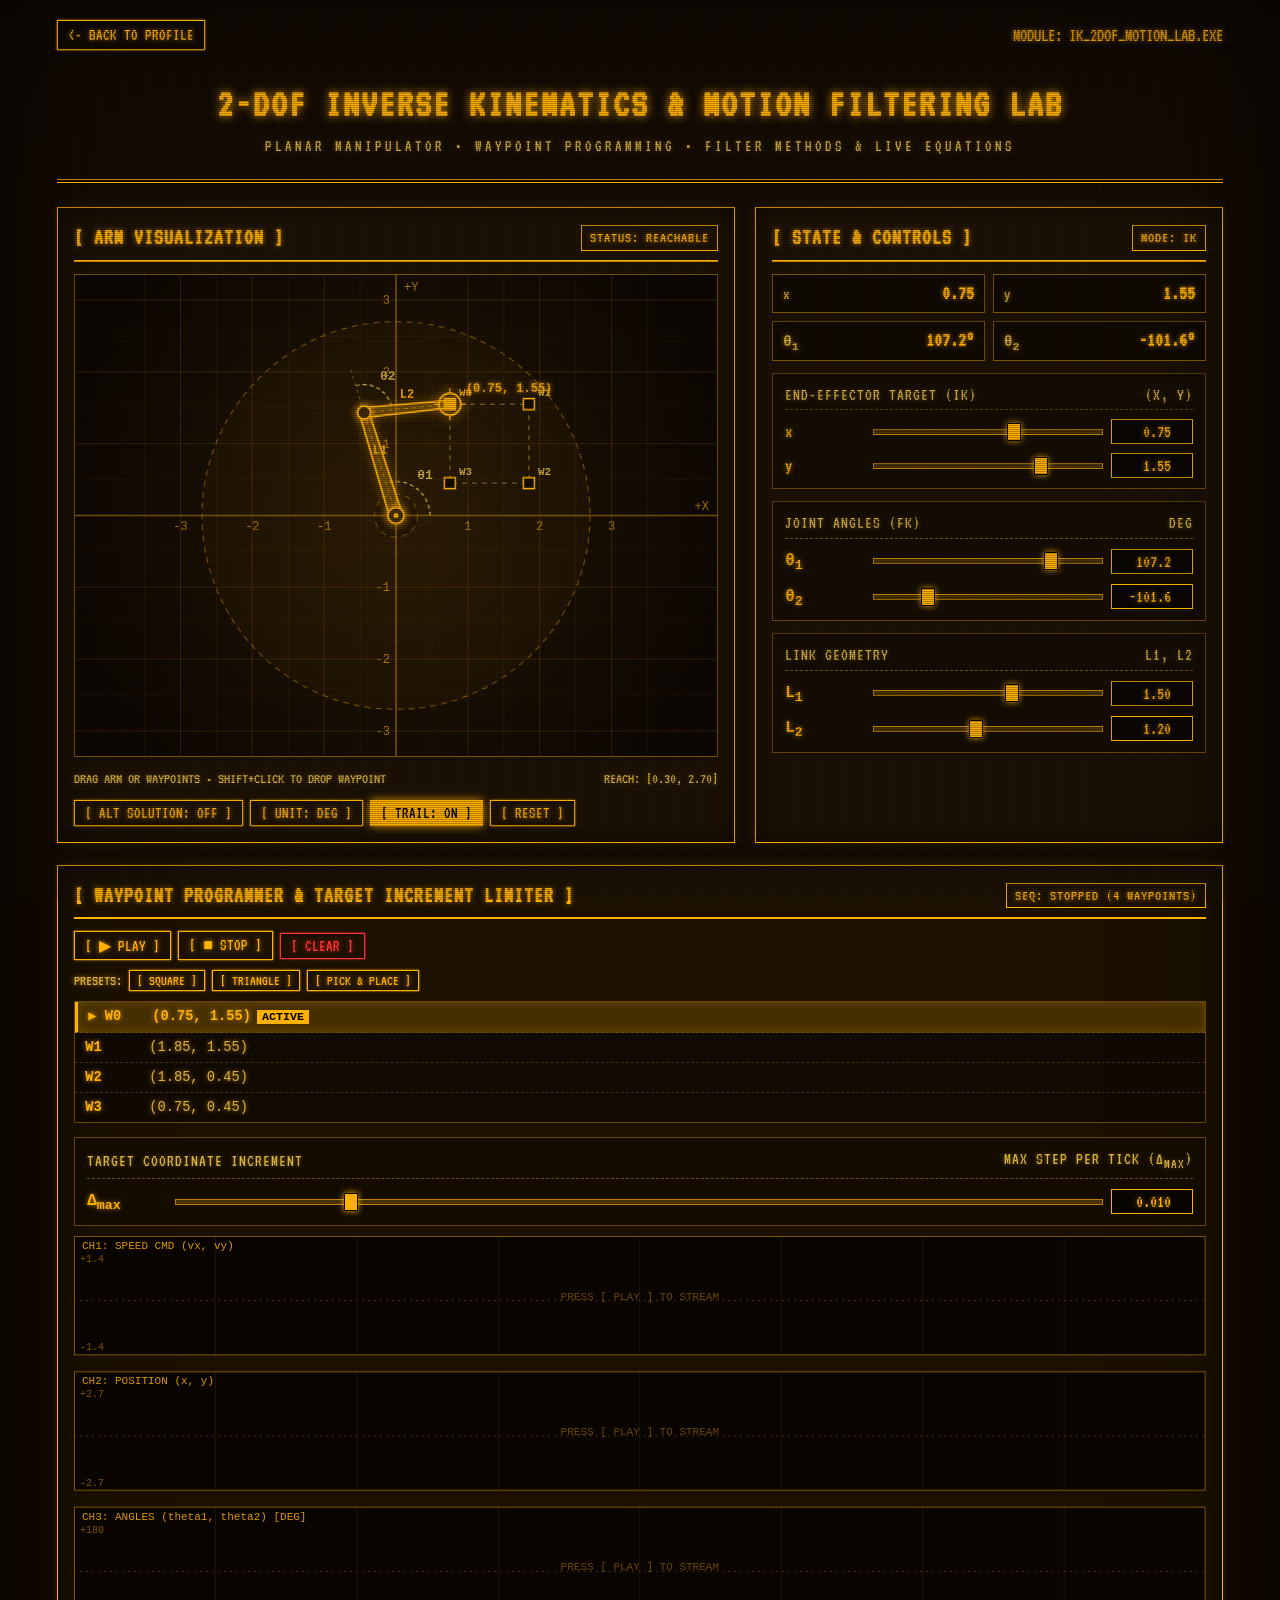
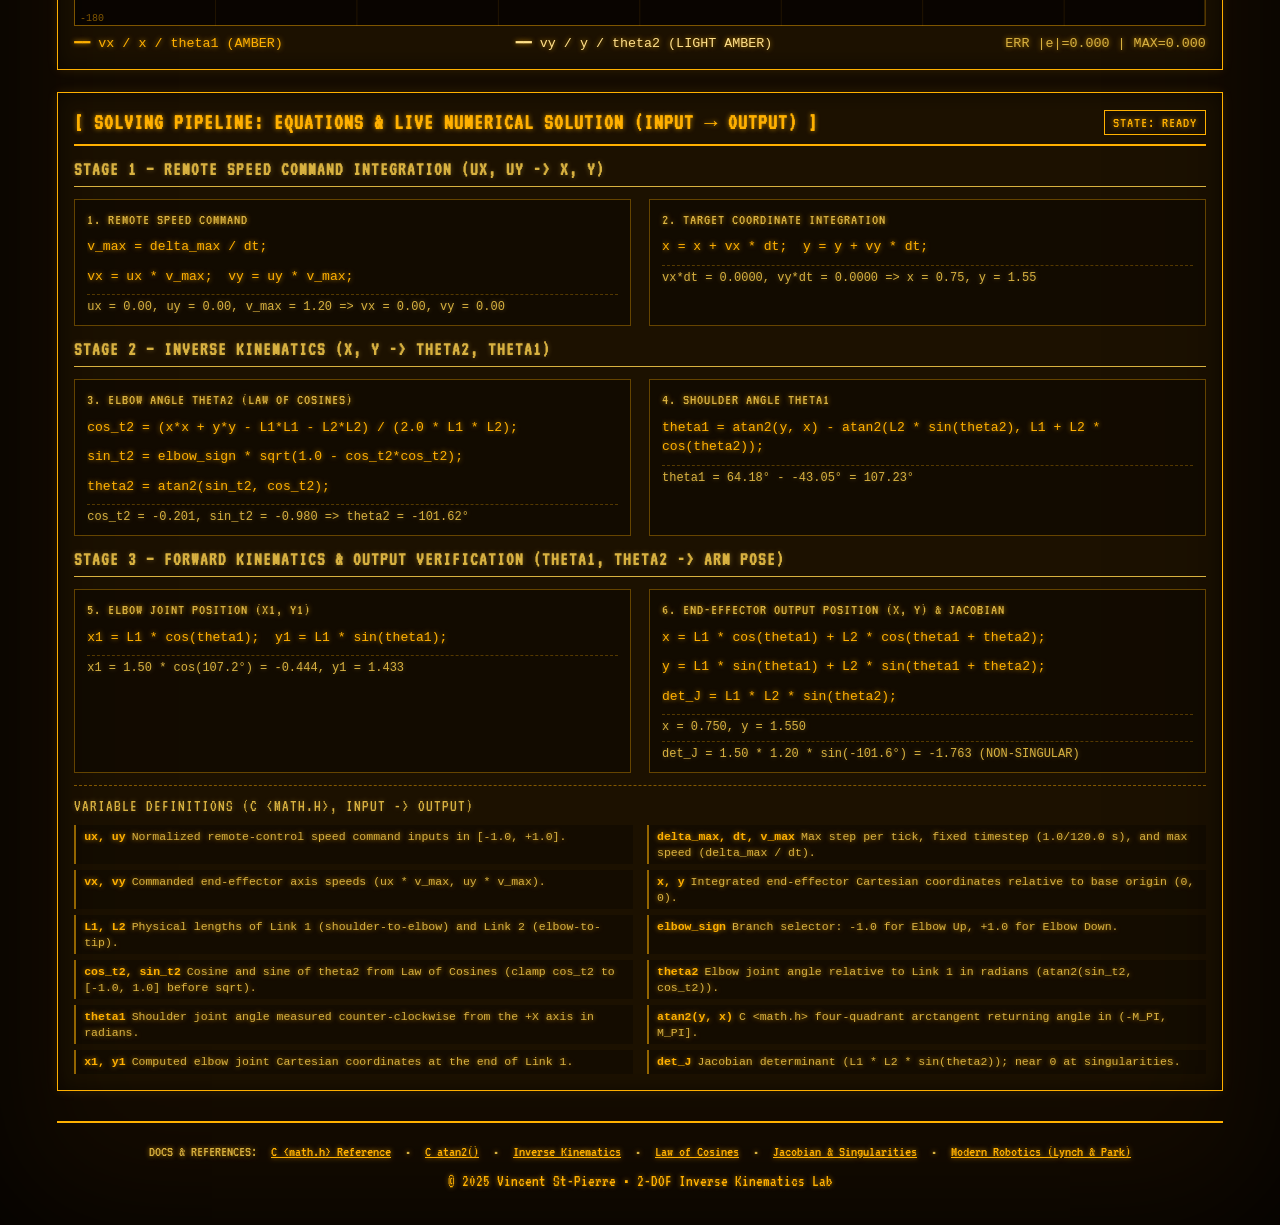
==== commit 77e36a98: "feat: kinematics lab update, added HBB builder, cleaned Flowtracer files" ====
--- a/inverse-kinematics/index.html
+++ b/inverse-kinematics/index.html
@@ -269,17 +269,60 @@
             cursor: grabbing;
         }
 
-        canvas#arm-canvas.add-wp-cursor {
-            cursor: cell;
+        canvas#arm-canvas.hover-wp {
+            cursor: grab;
         }
 
         .scope-wrap {
             position: relative;
             width: 100%;
-            height: 210px;
-            border: 1px solid rgba(255, 176, 0, 0.45);
-            background: rgba(8, 4, 0, 0.92);
+            height: 390px;
+            background: transparent;
             overflow: hidden;
+        }
+
+        .var-legend {
+            border-top: 1px dashed rgba(255, 176, 0, 0.45);
+            padding-top: 10px;
+            display: flex;
+            flex-direction: column;
+            gap: 8px;
+        }
+
+        .var-legend-title {
+            font-size: 0.9em;
+            color: var(--highlight-color);
+            text-shadow: var(--highlight-glow);
+            text-transform: uppercase;
+            letter-spacing: 1px;
+        }
+
+        .var-grid {
+            display: grid;
+            grid-template-columns: repeat(2, minmax(0, 1fr));
+            gap: 6px 14px;
+        }
+
+        .var-item {
+            font-family: var(--math-font);
+            font-size: clamp(11.5px, 0.88vw, 13.5px);
+            line-height: 1.35;
+            color: var(--highlight-color);
+            background: rgba(0, 0, 0, 0.28);
+            border-left: 2px solid rgba(255, 176, 0, 0.55);
+            padding: 4px 8px;
+        }
+
+        .var-item .vsym {
+            color: var(--terminal-color);
+            font-weight: 700;
+            margin-right: 6px;
+        }
+
+        @media (max-width: 760px) {
+            .var-grid {
+                grid-template-columns: 1fr;
+            }
         }
 
         canvas#scope-canvas {
@@ -435,7 +478,7 @@
 
         .wp-row {
             display: grid;
-            grid-template-columns: 44px 1fr auto;
+            grid-template-columns: 56px 1fr;
             align-items: center;
             gap: 8px;
             padding: 6px 10px;
@@ -449,7 +492,24 @@
         }
 
         .wp-row.active-seg {
-            background: rgba(255, 176, 0, 0.16);
+            background: rgba(255, 176, 0, 0.22);
+            border-left: 3px solid var(--terminal-color);
+            box-shadow: inset 0 0 10px rgba(255, 176, 0, 0.22);
+        }
+
+        .wp-row.active-seg .wp-coords {
+            color: var(--terminal-color);
+            font-weight: bold;
+        }
+
+        .wp-badge {
+            font-size: 0.85em;
+            color: #000;
+            background: var(--terminal-color);
+            padding: 0 5px;
+            margin-left: 6px;
+            text-shadow: none;
+            font-weight: bold;
         }
 
         .wp-id {
@@ -482,8 +542,8 @@
         /* Filter method pills & properties */
         .method-grid {
             display: grid;
-            grid-template-columns: repeat(3, minmax(0, 1fr));
-            gap: 7px;
+            grid-template-columns: repeat(2, minmax(0, 1fr));
+            gap: 8px;
         }
 
         .method-grid .retro-btn {
@@ -640,6 +700,18 @@
             color: var(--highlight-color);
         }
 
+        .ylink {
+            color: var(--terminal-color);
+            text-decoration: underline;
+        }
+
+        .ylink:hover {
+            background-color: var(--terminal-color);
+            color: #000;
+            text-shadow: none;
+            text-decoration: none;
+        }
+
         footer {
             width: 94%;
             max-width: 1260px;
@@ -647,8 +719,25 @@
             border-top: 2px solid var(--terminal-color);
             color: var(--terminal-color);
             text-align: center;
-            padding: 1.2rem 0 0.5rem 0;
+            padding: 1.2rem 0 0.8rem 0;
             font-size: 0.9em;
+            display: flex;
+            flex-direction: column;
+            gap: 10px;
+        }
+
+        .footer-docs {
+            display: flex;
+            flex-wrap: wrap;
+            justify-content: center;
+            align-items: center;
+            gap: 6px 14px;
+            font-size: 0.92em;
+            color: var(--highlight-color);
+        }
+
+        footer p {
+            margin: 0;
         }
 
         @media (max-width: 960px) {
@@ -697,15 +786,13 @@
                     </div>
 
                     <div class="canvas-hint">
-                        <span>DRAG ARM TO SET (x, y) &bull; SHIFT+CLICK TO DROP WAYPOINT</span>
+                        <span>DRAG ARM OR WAYPOINTS &bull; SHIFT+CLICK TO DROP WAYPOINT</span>
                         <span id="workspace-bounds">REACH: [0.30, 2.70]</span>
                     </div>
 
                     <div class="toolbar">
-                        <button id="btn-elbow-down" class="retro-btn active" type="button">[ ELBOW DOWN (+) ]</button>
-                        <button id="btn-elbow-up" class="retro-btn" type="button">[ ELBOW UP (-) ]</button>
+                        <button id="btn-elbow" class="retro-btn" type="button">[ ALT SOLUTION: OFF ]</button>
                         <button id="btn-unit" class="retro-btn" type="button">[ UNIT: DEG ]</button>
-                        <button id="btn-ghost" class="retro-btn active" type="button">[ ALT SOL: ON ]</button>
                         <button id="btn-trail" class="retro-btn active" type="button">[ TRAIL: ON ]</button>
                         <button id="btn-reset" class="retro-btn" type="button">[ RESET ]</button>
                     </div>
@@ -793,27 +880,20 @@
                 </div>
             </section>
 
-            <!-- Waypoint Programming & Motion Filtering Panel -->
+            <!-- Waypoint Programming & Target Increment Limiter Panel -->
             <section class="panel">
                 <div class="panel-header">
-                    <h2>[ Waypoint Programmer &amp; Motion Filtering ]</h2>
+                    <h2>[ Waypoint Programmer &amp; Target Increment Limiter ]</h2>
                     <span id="playback-status" class="status-badge">SEQ: STOPPED (4 WAYPOINTS)</span>
                 </div>
 
-                <div class="two-col-grid">
-                    <!-- Left: Waypoint Sequencer -->
+                <div style="display:flex; flex-direction:column; gap:14px;">
+                    <!-- Waypoint Sequencer -->
                     <div style="display:flex; flex-direction:column; gap:10px;">
                         <div class="toolbar">
                             <button id="btn-play" class="retro-btn" type="button">[ &#9654; PLAY ]</button>
                             <button id="btn-stop" class="retro-btn" type="button">[ &#9632; STOP ]</button>
-                            <button id="btn-loop" class="retro-btn active" type="button">[ LOOP: ON ]</button>
-                            <button id="btn-space" class="retro-btn" type="button">[ SPACE: TASK (x,y) ]</button>
-                        </div>
-
-                        <div class="toolbar">
-                            <button id="btn-add-cur" class="retro-btn sm" type="button">[ + ADD CURRENT ]</button>
-                            <button id="btn-click-add" class="retro-btn sm" type="button">[ CLICK-TO-ADD: OFF ]</button>
-                            <button id="btn-clear-wp" class="retro-btn sm danger" type="button">[ CLEAR ]</button>
+                            <button id="btn-clear-wp" class="retro-btn danger" type="button">[ CLEAR ]</button>
                         </div>
 
                         <div class="toolbar">
@@ -823,215 +903,162 @@
                             <button id="btn-preset-pick" class="retro-btn sm" type="button">[ PICK &amp; PLACE ]</button>
                         </div>
 
+                        <div id="wp-list" class="wp-list" aria-label="Programmed waypoints"></div>
+                    </div>
+
+                    <!-- Max Increment Parameter + Live Position Scopes -->
+                    <div style="display:flex; flex-direction:column; gap:10px;">
                         <div class="control-group">
                             <div class="control-group-title">
-                                <span>Segment Timing</span>
-                                <span>T (sec / segment)</span>
+                                <span>Target Coordinate Increment</span>
+                                <span>MAX STEP PER TICK (&Delta;<sub>max</sub>)</span>
                             </div>
                             <div class="control-row">
-                                <label class="control-label" for="num-seg-t">T (s)</label>
-                                <input id="rng-seg-t" type="range" min="0.4" max="4.0" step="0.1" value="1.5">
-                                <input id="num-seg-t" type="number" min="0.2" max="10.0" step="0.1" value="1.5">
-                            </div>
-                        </div>
-
-                        <div id="wp-list" class="wp-list" aria-label="Programmed waypoints"></div>
-                    </div>
-
-                    <!-- Right: Motion Filter Method Selector + Parameters + Live Scope -->
-                    <div style="display:flex; flex-direction:column; gap:10px;">
-                        <div class="control-group-title" style="border-bottom:1px solid rgba(255,176,0,0.4);">
-                            <span>Select Motion Filtering / Trajectory Method</span>
-                            <span id="active-method-tag">QUINTIC S-CURVE</span>
-                        </div>
-
-                        <div class="method-grid">
-                            <button class="retro-btn method-btn" data-method="linear" type="button">1. LINEAR (RAW)</button>
-                            <button class="retro-btn method-btn" data-method="lpf1" type="button">2. 1ST-ORDER LPF</button>
-                            <button class="retro-btn method-btn" data-method="lpf2" type="button">3. 2ND-ORDER SPRING</button>
-                            <button class="retro-btn method-btn" data-method="trapezoid" type="button">4. TRAPEZOIDAL</button>
-                            <button class="retro-btn method-btn active" data-method="quintic" type="button">5. QUINTIC S-CURVE</button>
-                            <button class="retro-btn method-btn" data-method="fir" type="button">6. MOVING AVG (FIR)</button>
-                        </div>
-
-                        <!-- Dynamic Filter Parameters -->
-                        <div id="filter-params-box" class="control-group">
-                            <div class="control-group-title">
-                                <span>Filter Parameters</span>
-                                <span id="filter-param-hint">NONE (ANALYTICAL)</span>
-                            </div>
-                            <div id="param-tau-row" class="control-row" style="display:none;">
-                                <label class="control-label" for="num-tau"><span class="math-sym">&tau;</span> (s)</label>
-                                <input id="rng-tau" type="range" min="0.02" max="1.00" step="0.01" value="0.18">
-                                <input id="num-tau" type="number" min="0.01" max="2.00" step="0.02" value="0.18">
-                            </div>
-                            <div id="param-wn-row" class="control-row" style="display:none;">
-                                <label class="control-label" for="num-wn"><span class="math-sym">&omega;<sub>n</sub></span> (r/s)</label>
-                                <input id="rng-wn" type="range" min="2.0" max="25.0" step="0.5" value="9.0">
-                                <input id="num-wn" type="number" min="1.0" max="40.0" step="0.5" value="9.0">
-                            </div>
-                            <div id="param-zeta-row" class="control-row" style="display:none;">
-                                <label class="control-label" for="num-zeta"><span class="math-sym">&zeta;</span> (damp)</label>
-                                <input id="rng-zeta" type="range" min="0.20" max="2.00" step="0.05" value="0.85">
-                                <input id="num-zeta" type="number" min="0.10" max="3.00" step="0.05" value="0.85">
-                            </div>
-                            <div id="param-blend-row" class="control-row" style="display:none;">
-                                <label class="control-label" for="num-blend">b = t<sub>a</sub>/T</label>
-                                <input id="rng-blend" type="range" min="0.05" max="0.50" step="0.01" value="0.25">
-                                <input id="num-blend" type="number" min="0.05" max="0.50" step="0.02" value="0.25">
-                            </div>
-                            <div id="param-fir-row" class="control-row" style="display:none;">
-                                <label class="control-label" for="num-fir">N (taps)</label>
-                                <input id="rng-fir" type="range" min="3" max="80" step="1" value="24">
-                                <input id="num-fir" type="number" min="2" max="120" step="1" value="24">
-                            </div>
-                            <div id="param-none-msg" style="font-size:0.86em; color:var(--dim-color);">
-                                Uses segment duration T directly with zero velocity &amp; acceleration boundary conditions.
+                                <label class="control-label" for="num-inc"><span class="math-sym">&Delta;<sub>max</sub></span></label>
+                                <input id="rng-inc" type="range" min="0.001" max="0.050" step="0.001" value="0.010">
+                                <input id="num-inc" type="number" min="0.001" max="0.200" step="0.001" value="0.010">
                             </div>
                         </div>
 
                         <!-- Live Telemetry Oscilloscope -->
                         <div class="scope-wrap">
-                            <canvas id="scope-canvas" aria-label="Live velocity and acceleration oscilloscope"></canvas>
+                            <canvas id="scope-canvas" aria-label="Live speed commands, position, and joint angles oscilloscope"></canvas>
                         </div>
                         <div class="scope-legend">
-                            <span>&#9473;&#9473; SPEED &#8214;v&#8214; (SOLID)</span>
-                            <span>- - - ACCEL &#8214;a&#8214; (DASHED)</span>
-                            <span id="scope-peaks">PEAK |v|=0.00 |a|=0.00</span>
+                            <span style="color:#ffb000;">&#9473;&#9473; vx / x / theta1 (AMBER)</span>
+                            <span style="color:#ffe08a;">&#9473;&#9473; vy / y / theta2 (LIGHT AMBER)</span>
+                            <span id="scope-peaks">ERR |e|=0.000 | MAX=0.000</span>
                         </div>
                     </div>
                 </div>
             </section>
 
-            <!-- Motion Filter Method Explorer & Live Numerical Solution -->
+            <!-- Unified Solving Pipeline: Input -> Output -->
             <section class="panel">
                 <div class="panel-header">
-                    <h2>[ Motion Filter Equations &amp; Live Numerical Solution ]</h2>
-                    <span id="method-eq-badge" class="status-badge">METHOD: QUINTIC S-CURVE</span>
+                    <h2>[ Solving Pipeline: Equations &amp; Live Numerical Solution (Input &rarr; Output) ]</h2>
+                    <span id="rate-status-badge" class="status-badge">STATE: READY</span>
                 </div>
 
-                <p id="method-desc" class="method-desc"></p>
-
-                <div id="method-props" class="prop-strip"></div>
-
-                <div class="equations-grid">
-                    <div class="eq-column">
-                        <h3>Symbolic Formulation</h3>
+                <!-- Stage 1: Remote Speed Command Integration -->
+                <div class="eq-column">
+                    <h3>Stage 1 &mdash; Remote Speed Command Integration (ux, uy -&gt; x, y)</h3>
+                    <div class="equations-grid">
                         <div class="eq-card">
-                            <div id="mf-eq1-title" class="eq-title">Position / Filter Law</div>
-                            <div id="mf-eq1-formula" class="eq-formula"></div>
+                            <div class="eq-title">1. Remote Speed Command</div>
+                            <div class="eq-formula">
+                                <span>v_max = delta_max / dt;</span>
+                            </div>
+                            <div class="eq-formula">
+                                <span>vx = ux * v_max;&nbsp;&nbsp;vy = uy * v_max;</span>
+                            </div>
                             <div id="mf-eq1-live" class="eq-live"></div>
                         </div>
+
                         <div class="eq-card">
-                            <div id="mf-eq2-title" class="eq-title">Velocity &amp; Acceleration</div>
-                            <div id="mf-eq2-formula" class="eq-formula"></div>
+                            <div class="eq-title">2. Target Coordinate Integration</div>
+                            <div class="eq-formula">
+                                <span>x = x + vx * dt;&nbsp;&nbsp;y = y + vy * dt;</span>
+                            </div>
                             <div id="mf-eq2-live" class="eq-live"></div>
-                        </div>
-                    </div>
-
-                    <div class="eq-column">
-                        <h3>Live Numerical Telemetry</h3>
-                        <div class="eq-card">
-                            <div class="eq-title">Reference vs Filtered State</div>
-                            <div id="mf-state-formula" class="eq-formula"></div>
-                            <div id="mf-state-live" class="eq-live"></div>
-                        </div>
-                        <div class="eq-card">
-                            <div class="eq-title">Tracking Error &amp; Kinematic Derivatives</div>
-                            <div class="eq-formula">
-                                <span>e = &#8214;q<sub>ref</sub> &minus; q<sub>f</sub>&#8214;,&nbsp;&nbsp;v = &#8214;dq<sub>f</sub>/dt&#8214;,&nbsp;&nbsp;a = &#8214;d&sup2;q<sub>f</sub>/dt&sup2;&#8214;</span>
-                            </div>
-                            <div id="mf-err-live" class="eq-live"></div>
                         </div>
                     </div>
                 </div>
-            </section>
-
-            <!-- Kinematics Equations Panel -->
-            <section class="panel">
-                <div class="panel-header">
-                    <h2>[ Analytical Kinematics Equations &amp; Live Evaluation ]</h2>
-                    <span style="font-size: 0.85em; color: var(--highlight-color);">REAL-TIME SYMBOLIC + NUMERIC</span>
-                </div>
-
-                <div class="equations-grid">
-                    <!-- Inverse Kinematics Column -->
-                    <div class="eq-column">
-                        <h3>Inverse Kinematics (x, y &rarr; &theta;<sub>1</sub>, &theta;<sub>2</sub>)</h3>
-
+
+                <!-- Stage 2: Inverse Kinematics -->
+                <div class="eq-column">
+                    <h3>Stage 2 &mdash; Inverse Kinematics (x, y -&gt; theta2, theta1)</h3>
+                    <div class="equations-grid">
                         <div class="eq-card">
-                            <div class="eq-title">1. Radial Distance &amp; Workspace Check</div>
+                            <div class="eq-title">3. Elbow Angle theta2 (Law of Cosines)</div>
                             <div class="eq-formula">
-                                <span>r = </span>
-                                <span class="sqrt">&radic;<span class="sqrt-rad">x&sup2; + y&sup2;</span></span>
-                                <span>,&nbsp;&nbsp;|L<sub>1</sub> &minus; L<sub>2</sub>| &le; r &le; L<sub>1</sub> + L<sub>2</sub></span>
-                            </div>
-                            <div id="live-r" class="eq-live">r = 0.000</div>
-                        </div>
-
-                        <div class="eq-card">
-                            <div class="eq-title">2. Elbow Angle &theta;<sub>2</sub> (Law of Cosines)</div>
-                            <div class="eq-formula">
-                                <span>cos(&theta;<sub>2</sub>) = </span>
-                                <span class="frac">
-                                    <span class="num">x&sup2; + y&sup2; &minus; L<sub>1</sub>&sup2; &minus; L<sub>2</sub>&sup2;</span>
-                                    <span class="den">2 &middot; L<sub>1</sub> &middot; L<sub>2</sub></span>
-                                </span>
+                                <span>cos_t2 = (x*x + y*y - L1*L1 - L2*L2) / (2.0 * L1 * L2);</span>
                             </div>
                             <div class="eq-formula">
-                                <span>&theta;<sub>2</sub> = atan2(&plusmn;</span>
-                                <span class="sqrt">&radic;<span class="sqrt-rad">1 &minus; cos&sup2;(&theta;<sub>2</sub>)</span></span>
-                                <span>, cos(&theta;<sub>2</sub>))</span>
-                            </div>
-                            <div id="live-t2" class="eq-live">cos(&theta;2) = 0.000 &rArr; &theta;2 = 0.00&deg;</div>
-                        </div>
-
-                        <div class="eq-card">
-                            <div class="eq-title">3. Shoulder Angle &theta;<sub>1</sub></div>
-                            <div class="eq-formula">
-                                <span>&theta;<sub>1</sub> = atan2(y, x) &minus; atan2(L<sub>2</sub> sin(&theta;<sub>2</sub>), L<sub>1</sub> + L<sub>2</sub> cos(&theta;<sub>2</sub>))</span>
-                            </div>
-                            <div id="live-t1" class="eq-live">&theta;1 = 0.00&deg; &minus; 0.00&deg; = 0.00&deg;</div>
-                        </div>
-                    </div>
-
-                    <!-- Forward Kinematics Column -->
-                    <div class="eq-column">
-                        <h3>Forward Kinematics (&theta;<sub>1</sub>, &theta;<sub>2</sub> &rarr; x, y)</h3>
-
-                        <div class="eq-card">
-                            <div class="eq-title">1. Elbow Joint Position (x<sub>1</sub>, y<sub>1</sub>)</div>
-                            <div class="eq-formula">
-                                <span>x<sub>1</sub> = L<sub>1</sub> cos(&theta;<sub>1</sub>),&nbsp;&nbsp;y<sub>1</sub> = L<sub>1</sub> sin(&theta;<sub>1</sub>)</span>
-                            </div>
-                            <div id="live-elbow" class="eq-live">(x1, y1) = (0.000, 0.000)</div>
-                        </div>
-
-                        <div class="eq-card">
-                            <div class="eq-title">2. End-Effector Position (x, y)</div>
-                            <div class="eq-formula">
-                                <span>x = L<sub>1</sub> cos(&theta;<sub>1</sub>) + L<sub>2</sub> cos(&theta;<sub>1</sub> + &theta;<sub>2</sub>)</span>
+                                <span>sin_t2 = elbow_sign * sqrt(1.0 - cos_t2*cos_t2);</span>
                             </div>
                             <div class="eq-formula">
-                                <span>y = L<sub>1</sub> sin(&theta;<sub>1</sub>) + L<sub>2</sub> sin(&theta;<sub>1</sub> + &theta;<sub>2</sub>)</span>
+                                <span>theta2 = atan2(sin_t2, cos_t2);</span>
                             </div>
-                            <div id="live-fk" class="eq-live">(x, y) = (0.000, 0.000)</div>
+                            <div id="live-t2" class="eq-live">cos_t2 = 0.000, sin_t2 = 0.000 =&gt; theta2 = 0.00 deg</div>
                         </div>
 
                         <div class="eq-card">
-                            <div class="eq-title">3. Manipulator Jacobian Determinant</div>
+                            <div class="eq-title">4. Shoulder Angle theta1</div>
                             <div class="eq-formula">
-                                <span>det(J) = L<sub>1</sub> &middot; L<sub>2</sub> &middot; sin(&theta;<sub>2</sub>)</span>
+                                <span>theta1 = atan2(y, x) - atan2(L2 * sin(theta2), L1 + L2 * cos(theta2));</span>
                             </div>
-                            <div id="live-det" class="eq-live">det(J) = 0.000 (NON-SINGULAR)</div>
-                        </div>
+                            <div id="live-t1" class="eq-live">theta1 = 0.00 - 0.00 = 0.00 deg</div>
+                        </div>
+                    </div>
+                </div>
+
+                <!-- Stage 3: Forward Kinematics & Output Verification -->
+                <div class="eq-column">
+                    <h3>Stage 3 &mdash; Forward Kinematics &amp; Output Verification (theta1, theta2 -&gt; Arm Pose)</h3>
+                    <div class="equations-grid">
+                        <div class="eq-card">
+                            <div class="eq-title">5. Elbow Joint Position (x1, y1)</div>
+                            <div class="eq-formula">
+                                <span>x1 = L1 * cos(theta1);&nbsp;&nbsp;y1 = L1 * sin(theta1);</span>
+                            </div>
+                            <div id="live-elbow" class="eq-live">x1 = 0.000, y1 = 0.000</div>
+                        </div>
+
+                        <div class="eq-card">
+                            <div class="eq-title">6. End-Effector Output Position (x, y) &amp; Jacobian</div>
+                            <div class="eq-formula">
+                                <span>x = L1 * cos(theta1) + L2 * cos(theta1 + theta2);</span>
+                            </div>
+                            <div class="eq-formula">
+                                <span>y = L1 * sin(theta1) + L2 * sin(theta1 + theta2);</span>
+                            </div>
+                            <div class="eq-formula">
+                                <span>det_J = L1 * L2 * sin(theta2);</span>
+                            </div>
+                            <div id="live-fk" class="eq-live">x = 0.000, y = 0.000</div>
+                            <div id="live-det" class="eq-live">det_J = 0.000 (NON-SINGULAR)</div>
+                        </div>
+                    </div>
+                </div>
+
+                <!-- Unified Variable Definitions (Input -> Output) -->
+                <div class="var-legend">
+                    <div class="var-legend-title">Variable Definitions (C &lt;math.h&gt;, Input -&gt; Output)</div>
+                    <div class="var-grid">
+                        <div class="var-item"><span class="vsym">ux, uy</span>Normalized remote-control speed command inputs in [-1.0, +1.0].</div>
+                        <div class="var-item"><span class="vsym">delta_max, dt, v_max</span>Max step per tick, fixed timestep (1.0/120.0 s), and max speed (delta_max / dt).</div>
+                        <div class="var-item"><span class="vsym">vx, vy</span>Commanded end-effector axis speeds (ux * v_max, uy * v_max).</div>
+                        <div class="var-item"><span class="vsym">x, y</span>Integrated end-effector Cartesian coordinates relative to base origin (0, 0).</div>
+                        <div class="var-item"><span class="vsym">L1, L2</span>Physical lengths of Link 1 (shoulder-to-elbow) and Link 2 (elbow-to-tip).</div>
+                        <div class="var-item"><span class="vsym">elbow_sign</span>Branch selector: -1.0 for Elbow Up, +1.0 for Elbow Down.</div>
+                        <div class="var-item"><span class="vsym">cos_t2, sin_t2</span>Cosine and sine of theta2 from Law of Cosines (clamp cos_t2 to [-1.0, 1.0] before sqrt).</div>
+                        <div class="var-item"><span class="vsym">theta2</span>Elbow joint angle relative to Link 1 in radians (atan2(sin_t2, cos_t2)).</div>
+                        <div class="var-item"><span class="vsym">theta1</span>Shoulder joint angle measured counter-clockwise from the +X axis in radians.</div>
+                        <div class="var-item"><span class="vsym">atan2(y, x)</span>C &lt;math.h&gt; four-quadrant arctangent returning angle in (-M_PI, M_PI].</div>
+                        <div class="var-item"><span class="vsym">x1, y1</span>Computed elbow joint Cartesian coordinates at the end of Link 1.</div>
+                        <div class="var-item"><span class="vsym">det_J</span>Jacobian determinant (L1 * L2 * sin(theta2)); near 0 at singularities.</div>
                     </div>
                 </div>
             </section>
         </main>
 
         <footer>
-            <p>&copy; 2025 Vincent St-Pierre &bull; 2-DOF Inverse Kinematics &amp; Motion Filtering Lab</p>
+            <div class="footer-docs">
+                <span>DOCS &amp; REFERENCES:</span>
+                <a class="ylink" href="https://en.cppreference.com/w/c/numeric/math" target="_blank" rel="noopener noreferrer">C &lt;math.h&gt; Reference</a>
+                <span>&bull;</span>
+                <a class="ylink" href="https://en.cppreference.com/w/c/numeric/math/atan2" target="_blank" rel="noopener noreferrer">C atan2()</a>
+                <span>&bull;</span>
+                <a class="ylink" href="https://en.wikipedia.org/wiki/Inverse_kinematics" target="_blank" rel="noopener noreferrer">Inverse Kinematics</a>
+                <span>&bull;</span>
+                <a class="ylink" href="https://en.wikipedia.org/wiki/Law_of_cosines" target="_blank" rel="noopener noreferrer">Law of Cosines</a>
+                <span>&bull;</span>
+                <a class="ylink" href="https://en.wikipedia.org/wiki/Jacobian_matrix_and_determinant" target="_blank" rel="noopener noreferrer">Jacobian &amp; Singularities</a>
+                <span>&bull;</span>
+                <a class="ylink" href="https://hades.mech.northwestern.edu/index.php/Modern_Robotics" target="_blank" rel="noopener noreferrer">Modern Robotics (Lynch &amp; Park)</a>
+            </div>
+            <p>&copy; 2025 Vincent St-Pierre &bull; 2-DOF Inverse Kinematics Lab</p>
         </footer>
     </div>
 
@@ -1040,99 +1067,8 @@
             const RAD2DEG = 180 / Math.PI;
             const DEG2RAD = Math.PI / 180;
             const FIXED_DT = 1 / 120;
-
-            const METHOD_META = {
-                linear: {
-                    name: 'LINEAR (RAW)',
-                    desc: 'Direct piecewise-linear interpolation between waypoints. Produces sharp corners with constant segment speed and impulsive acceleration spikes at every waypoint.',
-                    props: [
-                        ['Continuity', 'C⁰ (pos only)'],
-                        ['Corner Blend', 'None (exact)'],
-                        ['Overshoot', '0%'],
-                        ['Tracking Lag', 'None']
-                    ],
-                    eq1Title: '1. Linear Segment Interpolation',
-                    eq1Html: '<span>q(u) = q<sub>0</sub> + u &middot; (q<sub>1</sub> &minus; q<sub>0</sub>),&nbsp;&nbsp;u = </span><span class="frac"><span class="num">t</span><span class="den">T</span></span><span> &isin; [0, 1]</span>',
-                    eq2Title: '2. Velocity &amp; Acceleration',
-                    eq2Html: '<span>q&#775;(t) = </span><span class="frac"><span class="num">q<sub>1</sub> &minus; q<sub>0</sub></span><span class="den">T</span></span><span>,&nbsp;&nbsp;q&#776;(t) = 0 (impulses at u = 0, 1)</span>',
-                    paramHint: 'NONE (SEGMENT DURATION T)'
-                },
-                lpf1: {
-                    name: '1ST-ORDER LPF',
-                    desc: 'Exponential moving-average low-pass filter on the linear waypoint reference. Rounds sharp corners naturally with zero overshoot, at the cost of phase lag proportional to time constant τ.',
-                    props: [
-                        ['Continuity', 'C¹ (smooth vel)'],
-                        ['Corner Blend', 'Exponential'],
-                        ['Overshoot', '0%'],
-                        ['Tracking Lag', 'High (~τ)']
-                    ],
-                    eq1Title: '1. Discrete 1st-Order Low-Pass Filter',
-                    eq1Html: '<span>q<sub>f</sub>[k] = q<sub>f</sub>[k&minus;1] + &alpha;(q<sub>ref</sub>[k] &minus; q<sub>f</sub>[k&minus;1]),&nbsp;&nbsp;&alpha; = </span><span class="frac"><span class="num">&Delta;t</span><span class="den">&tau; + &Delta;t</span></span>',
-                    eq2Title: '2. Continuous Equivalent ODE',
-                    eq2Html: '<span>&tau; &middot; q&#775;<sub>f</sub>(t) + q<sub>f</sub>(t) = q<sub>ref</sub>(t)&nbsp;&rArr;&nbsp;q&#775;<sub>f</sub> = </span><span class="frac"><span class="num">q<sub>ref</sub> &minus; q<sub>f</sub></span><span class="den">&tau;</span></span>',
-                    paramHint: 'TIME CONSTANT τ'
-                },
-                lpf2: {
-                    name: '2ND-ORDER SPRING',
-                    desc: 'Second-order mass-spring-damper filter driven by the reference trajectory. Guarantees C² smooth acceleration; tune ζ = 1.0 for critically damped response or ζ < 1.0 to observe underdamped corner overshoot.',
-                    props: [
-                        ['Continuity', 'C² (smooth acc)'],
-                        ['Corner Blend', 'Dynamic'],
-                        ['Overshoot', 'If ζ < 1.0'],
-                        ['Tracking Lag', 'Medium (~2ζ/ωₙ)']
-                    ],
-                    eq1Title: '1. 2nd-Order Differential Equation',
-                    eq1Html: '<span>q&#776;<sub>f</sub> + 2&zeta;&omega;<sub>n</sub> q&#775;<sub>f</sub> + &omega;<sub>n</sub>&sup2; q<sub>f</sub> = &omega;<sub>n</sub>&sup2; q<sub>ref</sub></span>',
-                    eq2Title: '2. Symplectic Euler Numerical Step',
-                    eq2Html: '<span>q&#775;<sub>f</sub>[k] = q&#775;<sub>f</sub>[k&minus;1] + q&#776;<sub>f</sub>&Delta;t,&nbsp;&nbsp;q<sub>f</sub>[k] = q<sub>f</sub>[k&minus;1] + q&#775;<sub>f</sub>[k]&Delta;t</span>',
-                    paramHint: 'NATURAL FREQ ωₙ & DAMPING ζ'
-                },
-                trapezoid: {
-                    name: 'TRAPEZOIDAL (LSPB)',
-                    desc: 'Linear Segment with Parabolic Blends (trapezoidal velocity profile). Accelerates smoothly for fraction b = tₐ/T, cruises at constant velocity, and decelerates cleanly to stop at each waypoint.',
-                    props: [
-                        ['Continuity', 'C¹ (bounded acc)'],
-                        ['Corner Blend', 'Stop-at-WP'],
-                        ['Overshoot', '0%'],
-                        ['Tracking Lag', 'None (exact T)']
-                    ],
-                    eq1Title: '1. Normalized Profile s(u) with Blend b = tₐ/T',
-                    eq1Html: '<span>a<sub>n</sub> = </span><span class="frac"><span class="num">1</span><span class="den">b(1&minus;b)</span></span><span>,&nbsp;&nbsp;v<sub>n</sub> = </span><span class="frac"><span class="num">1</span><span class="den">1&minus;b</span></span><span>,&nbsp;&nbsp;q(u) = q<sub>0</sub> + s(u)&Delta;q</span>',
-                    eq2Title: '2. Piecewise Velocity &amp; Acceleration',
-                    eq2Html: '<span>s&prime;(u) &isin; {a<sub>n</sub>u, v<sub>n</sub>, a<sub>n</sub>(1&minus;u)},&nbsp;&nbsp;q&#775; = </span><span class="frac"><span class="num">s&prime;</span><span class="den">T</span></span><span>&Delta;q,&nbsp;&nbsp;q&#776; = </span><span class="frac"><span class="num">s&Prime;</span><span class="den">T&sup2;</span></span><span>&Delta;q</span>',
-                    paramHint: 'ACCEL BLEND FRACTION b'
-                },
-                quintic: {
-                    name: 'QUINTIC S-CURVE',
-                    desc: '5th-order minimum-jerk polynomial trajectory. Enforces zero velocity and zero acceleration at every waypoint, producing ultra-smooth S-curve motion ideal for precision robotics.',
-                    props: [
-                        ['Continuity', 'C² (min-jerk)'],
-                        ['Corner Blend', 'Stop-at-WP'],
-                        ['Overshoot', '0%'],
-                        ['Tracking Lag', 'None (exact T)']
-                    ],
-                    eq1Title: '1. Minimum-Jerk Quintic Polynomial',
-                    eq1Html: '<span>s(u) = 10u&sup3; &minus; 15u<sup>4</sup> + 6u<sup>5</sup>,&nbsp;&nbsp;q(u) = q<sub>0</sub> + s(u)(q<sub>1</sub> &minus; q<sub>0</sub>)</span>',
-                    eq2Title: '2. Velocity &amp; Acceleration Derivatives',
-                    eq2Html: '<span>s&prime;(u) = 30u&sup2;&minus;60u&sup3;+30u<sup>4</sup>,&nbsp;&nbsp;s&Prime;(u) = 60u&minus;180u&sup2;+120u&sup3;</span>',
-                    paramHint: 'NONE (ZERO VEL/ACC BOUNDARIES)'
-                },
-                fir: {
-                    name: 'MOVING AVG (FIR)',
-                    desc: 'Finite Impulse Response boxcar filter averaging the last N reference samples. Produces symmetric, linear-phase corner rounding with guaranteed stability and zero overshoot.',
-                    props: [
-                        ['Continuity', 'C¹ (smooth vel)'],
-                        ['Corner Blend', 'Symmetric FIR'],
-                        ['Overshoot', '0%'],
-                        ['Tracking Lag', 'Exact (N-1)Δt/2']
-                    ],
-                    eq1Title: '1. N-Tap Moving Average Filter',
-                    eq1Html: '<span>q<sub>f</sub>[k] = </span><span class="frac"><span class="num">1</span><span class="den">N</span></span><span> &Sigma;<sub>i=0..N&minus;1</sub> q<sub>ref</sub>[k &minus; i],&nbsp;&nbsp;T<sub>w</sub> = N&Delta;t</span>',
-                    eq2Title: '2. Finite-Difference Derivatives',
-                    eq2Html: '<span>q&#775;[k] = </span><span class="frac"><span class="num">q<sub>f</sub>[k] &minus; q<sub>f</sub>[k&minus;1]</span><span class="den">&Delta;t</span></span><span>,&nbsp;&nbsp;q&#776;[k] = </span><span class="frac"><span class="num">q&#775;[k] &minus; q&#775;[k&minus;1]</span><span class="den">&Delta;t</span></span>',
-                    paramHint: 'WINDOW LENGTH N (SAMPLES AT 120 Hz)'
-                }
-            };
+            const ARRIVAL_EPS = 0.005; // rad (~0.29 deg)
+            const SCOPE_SAMPLES = 960; // 8.0 s window at 120 Hz
 
             const state = {
                 L1: 1.50,
@@ -1143,11 +1079,8 @@
                 clampedY: 1.10,
                 theta1: 0,
                 theta2: 0,
-                altTheta1: 0,
-                altTheta2: 0,
-                elbowSign: 1,
+                elbowSign: -1,
                 unit: 'deg',
-                showGhost: true,
                 showTrail: true,
                 reachable: true,
                 mode: 'IK',
@@ -1164,36 +1097,25 @@
                 ],
                 playing: false,
                 loop: true,
-                clickToAdd: false,
-                space: 'task', // 'task' or 'joint'
-                method: 'quintic',
-                segDuration: 1.5,
-                segIndex: 0,
-                segTime: 0,
-                // Filter parameters
-                tau: 0.18,
-                wn: 9.0,
-                zeta: 0.85,
-                blend: 0.25,
-                firN: 24,
-                // Live filter state (in active space coordinates: [a, b])
-                qRef: [1.40, 1.10],
-                qFilt: [1.40, 1.10],
-                qVel: [0, 0],
-                qAcc: [0, 0],
-                refCartesian: [1.40, 1.10],
-                firBuf: [],
-                // Live diagnostics for equations
-                lastU: 0,
-                lastS: 0,
-                lastS1: 0,
-                lastS2: 0,
-                lastPhase: 'IDLE',
-                // Scope ring buffer
-                scopeVel: [],
-                scopeAcc: [],
-                peakVel: 0,
-                peakAcc: 0,
+                targetWpIdx: 0,
+                activeWpIdx: 0,
+                draggingWpIdx: -1,
+                hoverWpIdx: -1,
+                // Max coordinate increment per tick (units / tick)
+                maxIncrement: 0.010,
+                // Target setpoint vs actual Cartesian state
+                spPos: [0.75, 1.55],
+                actPos: [0.75, 1.55],
+                lastStep: [0, 0],
+                clampedStep: false,
+                // Scope ring buffers (speed commands, position, joint angles)
+                scopeVx: [],
+                scopeVy: [],
+                scopeX: [],
+                scopeY: [],
+                scopeT1: [],
+                scopeT2: [],
+                peakErr: 0,
                 accum: 0,
                 lastFrameTime: 0
             };
@@ -1227,71 +1149,34 @@
             const rngL2 = document.getElementById('rng-l2');
             const numL2 = document.getElementById('num-l2');
 
-            const btnElbowDown = document.getElementById('btn-elbow-down');
-            const btnElbowUp = document.getElementById('btn-elbow-up');
+            const btnElbow = document.getElementById('btn-elbow');
             const btnUnit = document.getElementById('btn-unit');
-            const btnGhost = document.getElementById('btn-ghost');
             const btnTrail = document.getElementById('btn-trail');
             const btnReset = document.getElementById('btn-reset');
 
             // Kinematics Equation DOM
-            const liveR = document.getElementById('live-r');
             const liveT2 = document.getElementById('live-t2');
             const liveT1 = document.getElementById('live-t1');
             const liveElbow = document.getElementById('live-elbow');
             const liveFK = document.getElementById('live-fk');
             const liveDet = document.getElementById('live-det');
 
-            // Waypoint & Motion Filter DOM
+            // Waypoint & Rate Limiter DOM
             const playbackStatus = document.getElementById('playback-status');
+            const rateStatusBadge = document.getElementById('rate-status-badge');
             const btnPlay = document.getElementById('btn-play');
             const btnStop = document.getElementById('btn-stop');
-            const btnLoop = document.getElementById('btn-loop');
-            const btnSpace = document.getElementById('btn-space');
-            const btnAddCur = document.getElementById('btn-add-cur');
-            const btnClickAdd = document.getElementById('btn-click-add');
             const btnClearWp = document.getElementById('btn-clear-wp');
             const btnPresetSquare = document.getElementById('btn-preset-square');
             const btnPresetTri = document.getElementById('btn-preset-tri');
             const btnPresetPick = document.getElementById('btn-preset-pick');
-            const rngSegT = document.getElementById('rng-seg-t');
-            const numSegT = document.getElementById('num-seg-t');
             const wpListEl = document.getElementById('wp-list');
 
-            const methodBtns = document.querySelectorAll('.method-btn');
-            const activeMethodTag = document.getElementById('active-method-tag');
-            const methodEqBadge = document.getElementById('method-eq-badge');
-            const methodDesc = document.getElementById('method-desc');
-            const methodProps = document.getElementById('method-props');
-            const filterParamHint = document.getElementById('filter-param-hint');
-
-            const paramTauRow = document.getElementById('param-tau-row');
-            const paramWnRow = document.getElementById('param-wn-row');
-            const paramZetaRow = document.getElementById('param-zeta-row');
-            const paramBlendRow = document.getElementById('param-blend-row');
-            const paramFirRow = document.getElementById('param-fir-row');
-            const paramNoneMsg = document.getElementById('param-none-msg');
-
-            const rngTau = document.getElementById('rng-tau');
-            const numTau = document.getElementById('num-tau');
-            const rngWn = document.getElementById('rng-wn');
-            const numWn = document.getElementById('num-wn');
-            const rngZeta = document.getElementById('rng-zeta');
-            const numZeta = document.getElementById('num-zeta');
-            const rngBlend = document.getElementById('rng-blend');
-            const numBlend = document.getElementById('num-blend');
-            const rngFir = document.getElementById('rng-fir');
-            const numFir = document.getElementById('num-fir');
-
-            const mfEq1Title = document.getElementById('mf-eq1-title');
-            const mfEq1Formula = document.getElementById('mf-eq1-formula');
+            const rngInc = document.getElementById('rng-inc');
+            const numInc = document.getElementById('num-inc');
+
             const mfEq1Live = document.getElementById('mf-eq1-live');
-            const mfEq2Title = document.getElementById('mf-eq2-title');
-            const mfEq2Formula = document.getElementById('mf-eq2-formula');
             const mfEq2Live = document.getElementById('mf-eq2-live');
-            const mfStateFormula = document.getElementById('mf-state-formula');
-            const mfStateLive = document.getElementById('mf-state-live');
-            const mfErrLive = document.getElementById('mf-err-live');
             const scopePeaks = document.getElementById('scope-peaks');
 
             function normalizeAngle(rad) {
@@ -1384,12 +1269,9 @@
                 state.clampedY = cy;
 
                 const main = solveBranch(cx, cy, L1, L2, state.elbowSign, state.theta1);
-                const alt = solveBranch(cx, cy, L1, L2, -state.elbowSign, state.theta1);
 
                 state.theta1 = main.theta1;
                 state.theta2 = main.theta2;
-                state.altTheta1 = alt.theta1;
-                state.altTheta2 = alt.theta2;
 
                 if (recordTrail) pushTrail(cx, cy);
                 syncUI();
@@ -1409,10 +1291,6 @@
                 if (Math.abs(theta2) > 1e-4) {
                     state.elbowSign = theta2 >= 0 ? 1 : -1;
                 }
-
-                const alt = solveBranch(x, y, L1, L2, -state.elbowSign, theta1);
-                state.altTheta1 = alt.theta1;
-                state.altTheta2 = alt.theta2;
 
                 if (recordTrail) pushTrail(x, y);
                 syncUI();
@@ -1428,59 +1306,25 @@
                 }
             }
 
-            // ================= WAYPOINT & MOTION FILTER ENGINE =================
-
-            function resetFilterStateAtWaypoint(wpIdx = 0) {
+            // ================= WAYPOINT & TARGET INCREMENT ENGINE =================
+
+            function resetMotionAtWaypoint(wpIdx = 0) {
                 if (motion.waypoints.length === 0) return;
-                const wp = motion.waypoints[clamp(wpIdx, 0, motion.waypoints.length - 1)];
-                const q0 = motion.space === 'task' ? [wp.x, wp.y] : wpToJoint(wp);
-                motion.qRef = [...q0];
-                motion.qFilt = [...q0];
-                motion.qVel = [0, 0];
-                motion.qAcc = [0, 0];
-                motion.refCartesian = [wp.x, wp.y];
-                motion.firBuf = [];
-                for (let i = 0; i < motion.firN; i++) {
-                    motion.firBuf.push([...q0]);
-                }
-                motion.lastU = 0;
-                motion.lastS = 0;
-                motion.lastS1 = 0;
-                motion.lastS2 = 0;
-                motion.lastPhase = 'READY';
-                motion.scopeVel = [];
-                motion.scopeAcc = [];
-                motion.peakVel = 0;
-                motion.peakAcc = 0;
-            }
-
-            function getSegmentEndpoints(segIdx) {
-                const n = motion.waypoints.length;
-                const wpA = motion.waypoints[segIdx % n];
-                const wpB = motion.waypoints[(segIdx + 1) % n];
-                if (motion.space === 'task') {
-                    const q0 = [wpA.x, wpA.y];
-                    const q1 = [wpB.x, wpB.y];
-                    return { q0, q1, dq: [q1[0] - q0[0], q1[1] - q0[1]] };
-                } else {
-                    const q0 = wpToJoint(wpA);
-                    const q1 = wpToJoint(wpB);
-                    const dq = [shortestAngleDiff(q0[0], q1[0]), shortestAngleDiff(q0[1], q1[1])];
-                    return { q0, q1: [q0[0] + dq[0], q0[1] + dq[1]], dq };
-                }
-            }
-
-            function evalTrapezoid(u, b) {
-                const an = 1 / (b * (1 - b));
-                const vn = 1 / (1 - b);
-                if (u < b) {
-                    return { s: 0.5 * an * u * u, s1: an * u, s2: an, phase: 'ACCEL' };
-                } else if (u <= 1 - b) {
-                    return { s: 0.5 * an * b * b + vn * (u - b), s1: vn, s2: 0, phase: 'CRUISE' };
-                } else {
-                    const w = 1 - u;
-                    return { s: 1 - 0.5 * an * w * w, s1: an * w, s2: -an, phase: 'DECEL' };
-                }
+                const idx = clamp(wpIdx, 0, motion.waypoints.length - 1);
+                const wp = motion.waypoints[idx];
+                motion.targetWpIdx = idx;
+                motion.activeWpIdx = idx;
+                motion.spPos = [wp.x, wp.y];
+                motion.actPos = [wp.x, wp.y];
+                motion.lastStep = [0, 0];
+                motion.clampedStep = false;
+                motion.scopeVx = [];
+                motion.scopeVy = [];
+                motion.scopeX = [];
+                motion.scopeY = [];
+                motion.scopeT1 = [];
+                motion.scopeT2 = [];
+                motion.peakErr = 0;
             }
 
             function stepMotion(dt) {
@@ -1490,175 +1334,78 @@
                     return;
                 }
 
-                const maxSeg = motion.loop ? n : n - 1;
-                const T = Math.max(0.1, motion.segDuration);
-                motion.segTime += dt;
-
-                while (motion.segTime >= T) {
-                    motion.segTime -= T;
-                    motion.segIndex += 1;
-                    if (motion.segIndex >= maxSeg) {
+                const targetWp = motion.waypoints[motion.targetWpIdx % n];
+                motion.spPos = [targetWp.x, targetWp.y];
+
+                const maxInc = motion.maxIncrement;
+                const errX = targetWp.x - motion.actPos[0];
+                const errY = targetWp.y - motion.actPos[1];
+                const dist = Math.hypot(errX, errY);
+                let dx = errX;
+                let dy = errY;
+                if (dist > maxInc) {
+                    const scale = maxInc / dist;
+                    dx = errX * scale;
+                    dy = errY * scale;
+                }
+
+                motion.clampedStep = dist > maxInc + 1e-6;
+                motion.lastStep = [dx, dy];
+                motion.actPos = [motion.actPos[0] + dx, motion.actPos[1] + dy];
+
+                // Solve IK directly for incremented target coordinates
+                state.mode = 'SEQ-IK';
+                state.targetX = motion.actPos[0];
+                state.targetY = motion.actPos[1];
+                const r = Math.hypot(state.targetX, state.targetY);
+                const rMin = Math.abs(state.L1 - state.L2);
+                const rMax = state.L1 + state.L2;
+                let cx = state.targetX, cy = state.targetY;
+                state.reachable = (r >= rMin - 1e-6 && r <= rMax + 1e-6);
+                if (r > rMax) { cx *= rMax / r; cy *= rMax / r; }
+                else if (r < rMin && r > 1e-7) { cx *= rMin / r; cy *= rMin / r; }
+                state.clampedX = cx;
+                state.clampedY = cy;
+                const main = solveBranch(cx, cy, state.L1, state.L2, state.elbowSign, state.theta1);
+                state.theta1 = main.theta1;
+                state.theta2 = main.theta2;
+                pushTrail(cx, cy);
+
+                // Record scope telemetry (speed commands, position, joint angles)
+                motion.scopeVx.push(dx / dt);
+                motion.scopeVy.push(dy / dt);
+                motion.scopeX.push(cx);
+                motion.scopeY.push(cy);
+                motion.scopeT1.push(state.theta1);
+                motion.scopeT2.push(state.theta2);
+                if (motion.scopeVx.length > SCOPE_SAMPLES) {
+                    motion.scopeVx.shift();
+                    motion.scopeVy.shift();
+                    motion.scopeX.shift();
+                    motion.scopeY.shift();
+                    motion.scopeT1.shift();
+                    motion.scopeT2.shift();
+                }
+
+                const remX = targetWp.x - motion.actPos[0];
+                const remY = targetWp.y - motion.actPos[1];
+                motion.peakErr = Math.max(motion.peakErr, Math.hypot(remX, remY));
+
+                // Advance to next waypoint setpoint once arrived
+                if (Math.abs(remX) <= 0.002 && Math.abs(remY) <= 0.002) {
+                    const nextIdx = motion.targetWpIdx + 1;
+                    if (nextIdx >= n) {
                         if (motion.loop) {
-                            motion.segIndex = 0;
+                            motion.targetWpIdx = 0;
                         } else {
-                            motion.segIndex = maxSeg - 1;
-                            motion.segTime = T;
                             motion.playing = false;
-                            break;
+                            motion.lastStep = [0, 0];
+                            motion.clampedStep = false;
                         }
+                    } else {
+                        motion.targetWpIdx = nextIdx;
                     }
                 }
-
-                const u = clamp(motion.segTime / T, 0, 1);
-                const { q0, dq } = getSegmentEndpoints(motion.segIndex);
-
-                // Linear reference along polyline
-                const qRef = [q0[0] + u * dq[0], q0[1] + u * dq[1]];
-                motion.qRef = qRef;
-                motion.lastU = u;
-
-                if (motion.space === 'task') {
-                    motion.refCartesian = [qRef[0], qRef[1]];
-                } else {
-                    motion.refCartesian = fkFromAngles(qRef[0], qRef[1]);
-                }
-
-                const prevQ = [...motion.qFilt];
-                const prevV = [...motion.qVel];
-
-                if (motion.method === 'linear') {
-                    motion.lastS = u;
-                    motion.lastS1 = 1;
-                    motion.lastS2 = 0;
-                    motion.lastPhase = 'LINEAR';
-                    motion.qFilt = [...qRef];
-                    motion.qVel = [dq[0] / T, dq[1] / T];
-                    motion.qAcc = [
-                        (motion.qVel[0] - prevV[0]) / dt,
-                        (motion.qVel[1] - prevV[1]) / dt
-                    ];
-                } else if (motion.method === 'trapezoid') {
-                    const tr = evalTrapezoid(u, motion.blend);
-                    motion.lastS = tr.s;
-                    motion.lastS1 = tr.s1;
-                    motion.lastS2 = tr.s2;
-                    motion.lastPhase = tr.phase;
-                    motion.qFilt = [q0[0] + tr.s * dq[0], q0[1] + tr.s * dq[1]];
-                    motion.qVel = [(tr.s1 / T) * dq[0], (tr.s1 / T) * dq[1]];
-                    motion.qAcc = [(tr.s2 / (T * T)) * dq[0], (tr.s2 / (T * T)) * dq[1]];
-                } else if (motion.method === 'quintic') {
-                    const u2 = u * u, u3 = u2 * u, u4 = u3 * u, u5 = u4 * u;
-                    const s = 10 * u3 - 15 * u4 + 6 * u5;
-                    const s1 = 30 * u2 - 60 * u3 + 30 * u4;
-                    const s2 = 60 * u - 180 * u2 + 120 * u3;
-                    motion.lastS = s;
-                    motion.lastS1 = s1;
-                    motion.lastS2 = s2;
-                    motion.lastPhase = u < 0.5 ? 'S-ACCEL' : 'S-DECEL';
-                    motion.qFilt = [q0[0] + s * dq[0], q0[1] + s * dq[1]];
-                    motion.qVel = [(s1 / T) * dq[0], (s1 / T) * dq[1]];
-                    motion.qAcc = [(s2 / (T * T)) * dq[0], (s2 / (T * T)) * dq[1]];
-                } else if (motion.method === 'lpf1') {
-                    const alpha = dt / (motion.tau + dt);
-                    const err0 = motion.space === 'joint' ? shortestAngleDiff(prevQ[0], qRef[0]) : (qRef[0] - prevQ[0]);
-                    const err1 = motion.space === 'joint' ? shortestAngleDiff(prevQ[1], qRef[1]) : (qRef[1] - prevQ[1]);
-                    const nextQ = [prevQ[0] + alpha * err0, prevQ[1] + alpha * err1];
-                    const nextV = [(nextQ[0] - prevQ[0]) / dt, (nextQ[1] - prevQ[1]) / dt];
-                    const nextA = [(nextV[0] - prevV[0]) / dt, (nextV[1] - prevV[1]) / dt];
-                    motion.qFilt = motion.space === 'joint' ? [normalizeAngle(nextQ[0]), normalizeAngle(nextQ[1])] : nextQ;
-                    motion.qVel = nextV;
-                    motion.qAcc = nextA;
-                    motion.lastPhase = 'FILTERING';
-                } else if (motion.method === 'lpf2') {
-                    const wn = motion.wn;
-                    const z = motion.zeta;
-                    const err0 = motion.space === 'joint' ? shortestAngleDiff(prevQ[0], qRef[0]) : (qRef[0] - prevQ[0]);
-                    const err1 = motion.space === 'joint' ? shortestAngleDiff(prevQ[1], qRef[1]) : (qRef[1] - prevQ[1]);
-                    const a0 = wn * wn * err0 - 2 * z * wn * prevV[0];
-                    const a1 = wn * wn * err1 - 2 * z * wn * prevV[1];
-                    const v0 = prevV[0] + a0 * dt;
-                    const v1 = prevV[1] + a1 * dt;
-                    const nextQ = [prevQ[0] + v0 * dt, prevQ[1] + v1 * dt];
-                    motion.qAcc = [a0, a1];
-                    motion.qVel = [v0, v1];
-                    motion.qFilt = motion.space === 'joint' ? [normalizeAngle(nextQ[0]), normalizeAngle(nextQ[1])] : nextQ;
-                    motion.lastPhase = z < 0.99 ? 'UNDERDAMPED' : (z > 1.01 ? 'OVERDAMPED' : 'CRITICAL');
-                } else if (motion.method === 'fir') {
-                    const N = Math.max(2, Math.round(motion.firN));
-                    // Keep continuous unwrapped reference in buffer for joint space
-                    let sample = [...qRef];
-                    if (motion.space === 'joint' && motion.firBuf.length > 0) {
-                        const last = motion.firBuf[motion.firBuf.length - 1];
-                        sample = [
-                            last[0] + shortestAngleDiff(last[0], qRef[0]),
-                            last[1] + shortestAngleDiff(last[1], qRef[1])
-                        ];
-                    }
-                    motion.firBuf.push(sample);
-                    while (motion.firBuf.length > N) motion.firBuf.shift();
-                    let s0 = 0, s1 = 0;
-                    for (let i = 0; i < motion.firBuf.length; i++) {
-                        s0 += motion.firBuf[i][0];
-                        s1 += motion.firBuf[i][1];
-                    }
-                    const avg0 = s0 / motion.firBuf.length;
-                    const avg1 = s1 / motion.firBuf.length;
-                    const d0 = motion.space === 'joint' ? shortestAngleDiff(prevQ[0], avg0) : (avg0 - prevQ[0]);
-                    const d1 = motion.space === 'joint' ? shortestAngleDiff(prevQ[1], avg1) : (avg1 - prevQ[1]);
-                    const nextV = [d0 / dt, d1 / dt];
-                    const nextA = [(nextV[0] - prevV[0]) / dt, (nextV[1] - prevV[1]) / dt];
-                    motion.qFilt = motion.space === 'joint' ? [normalizeAngle(avg0), normalizeAngle(avg1)] : [avg0, avg1];
-                    motion.qVel = nextV;
-                    motion.qAcc = nextA;
-                    motion.lastPhase = `FIR-${N}`;
-                }
-
-                // Apply filtered state to arm
-                if (motion.space === 'task') {
-                    state.mode = 'SEQ-IK';
-                    state.targetX = motion.qFilt[0];
-                    state.targetY = motion.qFilt[1];
-                    const r = Math.hypot(state.targetX, state.targetY);
-                    const rMin = Math.abs(state.L1 - state.L2);
-                    const rMax = state.L1 + state.L2;
-                    let cx = state.targetX, cy = state.targetY;
-                    state.reachable = (r >= rMin - 1e-6 && r <= rMax + 1e-6);
-                    if (r > rMax) { cx *= rMax / r; cy *= rMax / r; }
-                    else if (r < rMin && r > 1e-7) { cx *= rMin / r; cy *= rMin / r; }
-                    state.clampedX = cx;
-                    state.clampedY = cy;
-                    const main = solveBranch(cx, cy, state.L1, state.L2, state.elbowSign, state.theta1);
-                    const alt = solveBranch(cx, cy, state.L1, state.L2, -state.elbowSign, state.theta1);
-                    state.theta1 = main.theta1;
-                    state.theta2 = main.theta2;
-                    state.altTheta1 = alt.theta1;
-                    state.altTheta2 = alt.theta2;
-                    pushTrail(cx, cy);
-                } else {
-                    state.mode = 'SEQ-FK';
-                    state.theta1 = normalizeAngle(motion.qFilt[0]);
-                    state.theta2 = normalizeAngle(motion.qFilt[1]);
-                    const [x, y] = fkFromAngles(state.theta1, state.theta2);
-                    state.targetX = x;
-                    state.targetY = y;
-                    state.clampedX = x;
-                    state.clampedY = y;
-                    state.reachable = true;
-                    const alt = solveBranch(x, y, state.L1, state.L2, -state.elbowSign, state.theta1);
-                    state.altTheta1 = alt.theta1;
-                    state.altTheta2 = alt.theta2;
-                    pushTrail(x, y);
-                }
-
-                // Record scope telemetry (clamp huge impulse spikes for linear display clarity)
-                const vMag = Math.hypot(motion.qVel[0], motion.qVel[1]);
-                const aMag = Math.min(Math.hypot(motion.qAcc[0], motion.qAcc[1]), 60);
-                motion.scopeVel.push(vMag);
-                motion.scopeAcc.push(aMag);
-                if (motion.scopeVel.length > 240) motion.scopeVel.shift();
-                if (motion.scopeAcc.length > 240) motion.scopeAcc.shift();
-                motion.peakVel = Math.max(motion.peakVel, vMag);
-                motion.peakAcc = Math.max(motion.peakAcc, aMag);
             }
 
             function animLoop(now) {
@@ -1669,6 +1416,8 @@
                 if (motion.playing) {
                     motion.accum += frameDt;
                     let stepped = false;
+                    const prevTarget = motion.targetWpIdx;
+                    const prevPlaying = motion.playing;
                     while (motion.accum >= FIXED_DT) {
                         stepMotion(FIXED_DT);
                         motion.accum -= FIXED_DT;
@@ -1679,6 +1428,10 @@
                         }
                     }
                     if (stepped) {
+                        motion.activeWpIdx = motion.targetWpIdx;
+                        if (motion.targetWpIdx !== prevTarget || motion.playing !== prevPlaying) {
+                            renderWaypointList();
+                        }
                         syncUI();
                         draw();
                         drawScope();
@@ -1694,112 +1447,48 @@
                     wpListEl.innerHTML = '<div class="wp-empty">NO WAYPOINTS &mdash; SHIFT+CLICK CANVAS OR USE A PRESET</div>';
                     return;
                 }
+                const activeIdx = motion.playing
+                    ? motion.targetWpIdx % motion.waypoints.length
+                    : (motion.draggingWpIdx >= 0 ? motion.draggingWpIdx : motion.activeWpIdx);
+
                 wpListEl.innerHTML = motion.waypoints.map((wp, idx) => {
-                    const isActive = motion.playing && (idx === motion.segIndex % motion.waypoints.length);
+                    const isActive = idx === activeIdx;
+                    const badge = isActive
+                        ? `<span class="wp-badge">${motion.playing ? 'TARGET' : (motion.draggingWpIdx === idx ? 'DRAG' : 'ACTIVE')}</span>`
+                        : '';
                     return `
                         <div class="wp-row ${isActive ? 'active-seg' : ''}">
-                            <span class="wp-id">W${idx}</span>
+                            <span class="wp-id">${isActive ? '&#9654; ' : ''}W${idx}</span>
                             <span class="wp-coords" data-jump="${idx}" title="Click to jump arm here">
-                                (${wp.x.toFixed(2)}, ${wp.y.toFixed(2)})
-                            </span>
-                            <span class="wp-actions">
-                                <button class="retro-btn sm danger" data-del="${idx}" type="button">X</button>
+                                (${wp.x.toFixed(2)}, ${wp.y.toFixed(2)})${badge}
                             </span>
                         </div>
                     `;
                 }).join('');
             }
 
-            function renderMethodStaticInfo() {
-                const meta = METHOD_META[motion.method];
-                activeMethodTag.textContent = meta.name;
-                methodEqBadge.textContent = `METHOD: ${meta.name}`;
-                methodDesc.textContent = meta.desc;
-                filterParamHint.textContent = meta.paramHint;
-
-                methodProps.innerHTML = meta.props.map(([k, v]) => `
-                    <div class="prop-item">
-                        <span class="pk">${k}</span>
-                        <span class="pv">${v}</span>
-                    </div>
-                `).join('');
-
-                mfEq1Title.innerHTML = meta.eq1Title;
-                mfEq1Formula.innerHTML = meta.eq1Html;
-                mfEq2Title.innerHTML = meta.eq2Title;
-                mfEq2Formula.innerHTML = meta.eq2Html;
-
-                // Show/hide relevant parameter rows
-                paramTauRow.style.display = motion.method === 'lpf1' ? 'grid' : 'none';
-                paramWnRow.style.display = motion.method === 'lpf2' ? 'grid' : 'none';
-                paramZetaRow.style.display = motion.method === 'lpf2' ? 'grid' : 'none';
-                paramBlendRow.style.display = motion.method === 'trapezoid' ? 'grid' : 'none';
-                paramFirRow.style.display = motion.method === 'fir' ? 'grid' : 'none';
-                paramNoneMsg.style.display = (motion.method === 'linear' || motion.method === 'quintic') ? 'block' : 'none';
-                if (motion.method === 'linear') {
-                    paramNoneMsg.textContent = 'Unfiltered baseline: moves at constant speed (q1 − q0) / T with sharp corners.';
-                } else if (motion.method === 'quintic') {
-                    paramNoneMsg.textContent = 'Uses segment duration T directly with zero velocity & acceleration boundary conditions.';
-                }
-
-                methodBtns.forEach(b => b.classList.toggle('active', b.dataset.method === motion.method));
-            }
-
             function updateMotionEquationsLive() {
-                const T = motion.segDuration;
-                const u = motion.lastU;
-                const qR = motion.qRef;
-                const qF = motion.qFilt;
-                const v = motion.qVel;
-                const a = motion.qAcc;
-                const isJoint = motion.space === 'joint';
-
-                const fmtPair = (arr) => isJoint
-                    ? `(${formatAngle(arr[0], 1)}, ${formatAngle(arr[1], 1)})`
-                    : `(${arr[0].toFixed(3)}, ${arr[1].toFixed(3)})`;
-
-                const errVec = isJoint
-                    ? [shortestAngleDiff(qF[0], qR[0]), shortestAngleDiff(qF[1], qR[1])]
-                    : [qR[0] - qF[0], qR[1] - qF[1]];
-                const errMag = Math.hypot(errVec[0], errVec[1]);
-                const vMag = Math.hypot(v[0], v[1]);
-                const aMag = Math.hypot(a[0], a[1]);
-                const unitStr = isJoint ? 'rad' : 'u';
-
-                if (motion.method === 'linear') {
-                    mfEq1Live.textContent = `u = ${motion.segTime.toFixed(2)} / ${T.toFixed(2)} = ${u.toFixed(3)}   ⇒   s(u) = ${u.toFixed(3)}`;
-                    mfEq2Live.textContent = `|q̇| = ${vMag.toFixed(3)} ${unitStr}/s,   |q̈| = ${aMag > 5 ? 'IMPULSE!' : aMag.toFixed(2) + ' ' + unitStr + '/s²'}`;
-                } else if (motion.method === 'lpf1') {
-                    const alpha = FIXED_DT / (motion.tau + FIXED_DT);
-                    mfEq1Live.textContent = `τ = ${motion.tau.toFixed(2)} s,  Δt = ${(FIXED_DT * 1000).toFixed(2)} ms  ⇒  α = ${alpha.toFixed(4)}`;
-                    mfEq2Live.textContent = `q̇_f = (q_ref − q_f)/τ  ⇒  |q̇_f| = ${vMag.toFixed(3)} ${unitStr}/s  (lag ≈ ${motion.tau.toFixed(2)} s)`;
-                } else if (motion.method === 'lpf2') {
-                    const wn = motion.wn, z = motion.zeta;
-                    mfEq1Live.textContent = `ωₙ = ${wn.toFixed(1)} rad/s,  ζ = ${z.toFixed(2)} (${motion.lastPhase}),  ωₙ² = ${(wn * wn).toFixed(1)}`;
-                    mfEq2Live.textContent = `|q̈_f| = ${aMag.toFixed(2)} ${unitStr}/s²,   |q̇_f| = ${vMag.toFixed(3)} ${unitStr}/s`;
-                } else if (motion.method === 'trapezoid') {
-                    const b = motion.blend;
-                    const an = 1 / (b * (1 - b));
-                    const vn = 1 / (1 - b);
-                    mfEq1Live.textContent = `b = ${b.toFixed(2)},  u = ${u.toFixed(3)} [${motion.lastPhase}]  ⇒  s(u) = ${motion.lastS.toFixed(3)} (vₙ=${vn.toFixed(2)}, aₙ=${an.toFixed(2)})`;
-                    mfEq2Live.textContent = `s'(u) = ${motion.lastS1.toFixed(3)},  s''(u) = ${motion.lastS2.toFixed(2)}  ⇒  |q̇|=${vMag.toFixed(3)}, |q̈|=${aMag.toFixed(2)}`;
-                } else if (motion.method === 'quintic') {
-                    mfEq1Live.textContent = `u = ${u.toFixed(3)} [${motion.lastPhase}]  ⇒  s(u) = 10(${u.toFixed(2)})³ − 15(${u.toFixed(2)})⁴ + 6(${u.toFixed(2)})⁵ = ${motion.lastS.toFixed(4)}`;
-                    mfEq2Live.textContent = `s'(u) = ${motion.lastS1.toFixed(3)},  s''(u) = ${motion.lastS2.toFixed(2)}  ⇒  |q̇|=${vMag.toFixed(3)} ${unitStr}/s, |q̈|=${aMag.toFixed(2)} ${unitStr}/s²`;
-                } else if (motion.method === 'fir') {
-                    const tw = motion.firN * FIXED_DT;
-                    const lag = ((motion.firN - 1) * FIXED_DT) / 2;
-                    mfEq1Live.textContent = `N = ${motion.firN} taps,  T_w = ${tw.toFixed(3)} s,  group delay = ${lag.toFixed(3)} s`;
-                    mfEq2Live.textContent = `|q̇_f| = ${vMag.toFixed(3)} ${unitStr}/s,   |q̈_f| = ${aMag.toFixed(2)} ${unitStr}/s²`;
-                }
-
-                mfStateFormula.innerHTML = isJoint
-                    ? '<span>Space: JOINT (&theta;<sub>1</sub>, &theta;<sub>2</sub>)&nbsp;&bull;&nbsp;Seg: W<sub>' + motion.segIndex + '</sub> &rarr; W<sub>' + ((motion.segIndex + 1) % Math.max(1, motion.waypoints.length)) + '</sub></span>'
-                    : '<span>Space: TASK (x, y)&nbsp;&bull;&nbsp;Seg: W<sub>' + motion.segIndex + '</sub> &rarr; W<sub>' + ((motion.segIndex + 1) % Math.max(1, motion.waypoints.length)) + '</sub></span>';
-
-                mfStateLive.textContent = `q_ref = ${fmtPair(qR)}   |   q_f = ${fmtPair(qF)}`;
-                mfErrLive.textContent = `e = ${errMag.toFixed(4)} ${unitStr}   |   |v| = ${vMag.toFixed(3)} ${unitStr}/s   |   |a| = ${aMag.toFixed(2)} ${unitStr}/s²`;
-                scopePeaks.textContent = `PEAK |v|=${motion.peakVel.toFixed(2)} |a|=${motion.peakAcc.toFixed(2)}`;
+                const maxInc = motion.maxIncrement;
+                const vMax = maxInc / FIXED_DT;
+                const vx = motion.lastStep[0] / FIXED_DT;
+                const vy = motion.lastStep[1] / FIXED_DT;
+                const ux = vMax > 1e-9 ? clamp(vx / vMax, -1, 1) : 0;
+                const uy = vMax > 1e-9 ? clamp(vy / vMax, -1, 1) : 0;
+
+                const ex = motion.spPos[0] - motion.actPos[0];
+                const ey = motion.spPos[1] - motion.actPos[1];
+                const errMag = Math.hypot(ex, ey);
+
+                mfEq1Live.textContent = `ux = ${ux.toFixed(2)}, uy = ${uy.toFixed(2)}, v_max = ${vMax.toFixed(2)} => vx = ${vx.toFixed(2)}, vy = ${vy.toFixed(2)}`;
+                mfEq2Live.textContent = `vx*dt = ${motion.lastStep[0].toFixed(4)}, vy*dt = ${motion.lastStep[1].toFixed(4)} => x = ${state.targetX.toFixed(2)}, y = ${state.targetY.toFixed(2)}`;
+                mfEq2Live.classList.toggle('alert', motion.clampedStep);
+
+                rateStatusBadge.textContent = motion.playing
+                    ? (motion.clampedStep ? 'STATE: INCREMENTING' : 'STATE: AT SETPOINT')
+                    : 'STATE: READY';
+                rateStatusBadge.classList.toggle('out-of-reach', motion.playing && motion.clampedStep);
+
+                scopePeaks.textContent = `ERR |e|=${errMag.toFixed(3)} | MAX=${motion.peakErr.toFixed(3)}`;
             }
 
             function updateRangeLimits() {
@@ -1833,27 +1522,20 @@
                 }
                 modeBadge.textContent = `MODE: ${state.mode}`;
 
-                btnElbowDown.classList.toggle('active', state.elbowSign > 0);
-                btnElbowUp.classList.toggle('active', state.elbowSign < 0);
+                const isAltSol = state.elbowSign > 0;
+                btnElbow.textContent = `[ ALT SOLUTION: ${isAltSol ? 'ON' : 'OFF'} ]`;
+                btnElbow.classList.toggle('active', isAltSol);
                 btnUnit.textContent = `[ UNIT: ${state.unit.toUpperCase()} ]`;
                 angleUnitLabel.textContent = state.unit.toUpperCase();
-                btnGhost.textContent = `[ ALT SOL: ${state.showGhost ? 'ON' : 'OFF'} ]`;
-                btnGhost.classList.toggle('active', state.showGhost);
                 btnTrail.textContent = `[ TRAIL: ${state.showTrail ? 'ON' : 'OFF'} ]`;
                 btnTrail.classList.toggle('active', state.showTrail);
 
                 // Playback controls
                 btnPlay.textContent = motion.playing ? '[ ❚❚ PAUSE ]' : '[ ▶ PLAY ]';
                 btnPlay.classList.toggle('active', motion.playing);
-                btnLoop.textContent = `[ LOOP: ${motion.loop ? 'ON' : 'OFF'} ]`;
-                btnLoop.classList.toggle('active', motion.loop);
-                btnSpace.textContent = motion.space === 'task' ? '[ SPACE: TASK (x,y) ]' : '[ SPACE: JOINT (θ1,θ2) ]';
-                btnClickAdd.textContent = `[ CLICK-TO-ADD: ${motion.clickToAdd ? 'ON' : 'OFF'} ]`;
-                btnClickAdd.classList.toggle('active', motion.clickToAdd);
-                canvas.classList.toggle('add-wp-cursor', motion.clickToAdd);
 
                 const seqState = motion.playing
-                    ? `RUNNING SEG ${motion.segIndex} (${motion.lastPhase})`
+                    ? `MOVING TO W${motion.targetWpIdx}`
                     : `STOPPED (${motion.waypoints.length} WAYPOINTS)`;
                 playbackStatus.textContent = `SEQ: ${seqState}`;
 
@@ -1883,36 +1565,25 @@
                 rngL2.value = state.L2;
 
                 // Kinematics live equations
-                const rRaw = Math.hypot(state.targetX, state.targetY);
-                const rUsed = Math.hypot(state.clampedX, state.clampedY);
                 const rawCos = (state.clampedX * state.clampedX + state.clampedY * state.clampedY - state.L1 * state.L1 - state.L2 * state.L2) / (2 * state.L1 * state.L2);
                 const cosT2 = clamp(rawCos, -1, 1);
                 const sinT2 = Math.sin(state.theta2);
                 const phi = Math.atan2(state.clampedY, state.clampedX);
                 const psi = Math.atan2(state.L2 * sinT2, state.L1 + state.L2 * cosT2);
 
-                if (state.reachable) {
-                    liveR.textContent = `r = √(${state.targetX.toFixed(2)}² + ${state.targetY.toFixed(2)}²) = ${rRaw.toFixed(3)}  ∈  [${rMin.toFixed(2)}, ${rMax.toFixed(2)}]  (OK)`;
-                    liveR.classList.remove('alert');
-                } else {
-                    liveR.textContent = `r = ${rRaw.toFixed(3)}  ∉  [${rMin.toFixed(2)}, ${rMax.toFixed(2)}]  ⇒  clamped r = ${rUsed.toFixed(3)}`;
-                    liveR.classList.add('alert');
-                }
-
-                const signChar = state.elbowSign > 0 ? '+' : '−';
-                liveT2.textContent = `cos(θ₂) = ${cosT2.toFixed(3)},  sin(θ₂) = ${signChar}${Math.abs(sinT2).toFixed(3)}  ⇒  θ₂ = ${formatAngle(state.theta2, 2)}`;
-                liveT1.textContent = `θ₁ = ${formatAngle(phi, 2)} − ${formatAngle(psi, 2)} = ${formatAngle(state.theta1, 2)}`;
+                liveT2.textContent = `cos_t2 = ${cosT2.toFixed(3)}, sin_t2 = ${sinT2.toFixed(3)} => theta2 = ${formatAngle(state.theta2, 2)}`;
+                liveT1.textContent = `theta1 = ${formatAngle(phi, 2)} - ${formatAngle(psi, 2)} = ${formatAngle(state.theta1, 2)}`;
 
                 const x1 = state.L1 * Math.cos(state.theta1);
                 const y1 = state.L1 * Math.sin(state.theta1);
-                liveElbow.textContent = `x₁ = ${state.L1.toFixed(2)}·cos(${formatAngle(state.theta1, 1)}) = ${x1.toFixed(3)},   y₁ = ${y1.toFixed(3)}`;
+                liveElbow.textContent = `x1 = ${state.L1.toFixed(2)} * cos(${formatAngle(state.theta1, 1)}) = ${x1.toFixed(3)}, y1 = ${y1.toFixed(3)}`;
 
                 const [fx, fy] = fkFromAngles(state.theta1, state.theta2);
-                liveFK.textContent = `x = ${fx.toFixed(3)},   y = ${fy.toFixed(3)}`;
+                liveFK.textContent = `x = ${fx.toFixed(3)}, y = ${fy.toFixed(3)}`;
 
                 const detJ = state.L1 * state.L2 * Math.sin(state.theta2);
                 const isSingular = Math.abs(Math.sin(state.theta2)) < 0.03;
-                liveDet.textContent = `det(J) = ${state.L1.toFixed(2)}·${state.L2.toFixed(2)}·sin(${formatAngle(state.theta2, 1)}) = ${detJ.toFixed(3)}  ${isSingular ? '(NEAR SINGULARITY!)' : '(NON-SINGULAR)'}`;
+                liveDet.textContent = `det_J = ${state.L1.toFixed(2)} * ${state.L2.toFixed(2)} * sin(${formatAngle(state.theta2, 1)}) = ${detJ.toFixed(3)} ${isSingular ? '(NEAR SINGULARITY!)' : '(NON-SINGULAR)'}`;
                 liveDet.classList.toggle('alert', isSingular);
 
                 updateMotionEquationsLive();
@@ -1964,7 +1635,7 @@
                 ctx.restore();
             }
 
-            function drawLink(x0, y0, x1, y1, width, isGhost) {
+            function drawLink(x0, y0, x1, y1, width) {
                 const dx = x1 - x0, dy = y1 - y0;
                 const len = Math.hypot(dx, dy);
                 if (len < 1) return;
@@ -1972,18 +1643,6 @@
                 const hw = width / 2;
 
                 ctx.save();
-                if (isGhost) {
-                    ctx.beginPath();
-                    ctx.moveTo(x0, y0);
-                    ctx.lineTo(x1, y1);
-                    ctx.strokeStyle = 'rgba(255, 176, 0, 0.24)';
-                    ctx.lineWidth = 2.5;
-                    ctx.setLineDash([6, 6]);
-                    ctx.stroke();
-                    ctx.restore();
-                    return;
-                }
-
                 ctx.shadowColor = 'rgba(255, 176, 0, 0.75)';
                 ctx.shadowBlur = 10;
                 ctx.beginPath();
@@ -2095,36 +1754,34 @@
                         ctx.setLineDash([]);
                     }
 
+                    const activeWp = motion.playing
+                        ? motion.targetWpIdx % motion.waypoints.length
+                        : (motion.draggingWpIdx >= 0 ? motion.draggingWpIdx : motion.activeWpIdx);
+
                     motion.waypoints.forEach((wp, idx) => {
                         const p = worldToScreen(wp.x, wp.y, vp);
-                        const isCur = motion.playing && (idx === motion.segIndex % motion.waypoints.length);
+                        const isCur = idx === activeWp;
+                        const isHover = idx === motion.hoverWpIdx || idx === motion.draggingWpIdx;
+                        if (isCur || isHover) {
+                            ctx.beginPath();
+                            ctx.arc(p.sx, p.sy, 11, 0, Math.PI * 2);
+                            ctx.strokeStyle = isHover ? 'rgba(255, 176, 0, 0.9)' : 'rgba(255, 176, 0, 0.5)';
+                            ctx.lineWidth = 1.4;
+                            ctx.stroke();
+                        }
                         ctx.beginPath();
-                        ctx.rect(p.sx - 5, p.sy - 5, 10, 10);
+                        ctx.rect(p.sx - 5.5, p.sy - 5.5, 11, 11);
                         ctx.fillStyle = isCur ? '#ffb000' : '#140b00';
                         ctx.strokeStyle = '#ffb000';
-                        ctx.lineWidth = 1.6;
+                        ctx.lineWidth = isHover ? 2.2 : 1.6;
                         ctx.fill();
                         ctx.stroke();
 
                         ctx.font = 'bold 11px "Courier New", monospace';
-                        ctx.fillStyle = '#d8b140';
+                        ctx.fillStyle = isCur ? '#ffb000' : '#d8b140';
                         ctx.textAlign = 'left';
-                        ctx.fillText(`W${idx}`, p.sx + 8, p.sy - 7);
+                        ctx.fillText(`W${idx}`, p.sx + 9, p.sy - 8);
                     });
-
-                    // Moving unfiltered reference diamond when playing
-                    if (motion.playing) {
-                        const rp = worldToScreen(motion.refCartesian[0], motion.refCartesian[1], vp);
-                        ctx.strokeStyle = 'rgba(216, 177, 64, 0.9)';
-                        ctx.lineWidth = 1.6;
-                        ctx.beginPath();
-                        ctx.moveTo(rp.sx, rp.sy - 7);
-                        ctx.lineTo(rp.sx + 7, rp.sy);
-                        ctx.lineTo(rp.sx, rp.sy + 7);
-                        ctx.lineTo(rp.sx - 7, rp.sy);
-                        ctx.closePath();
-                        ctx.stroke();
-                    }
                     ctx.restore();
                 }
 
@@ -2145,18 +1802,8 @@
                     ctx.restore();
                 }
 
-                // 6. Ghost Alt Solution
+                // 6. Active Arm
                 const base = worldToScreen(0, 0, vp);
-                if (state.showGhost && Math.abs(state.theta2) > 0.02) {
-                    const altE = worldToScreen(state.L1 * Math.cos(state.altTheta1), state.L1 * Math.sin(state.altTheta1), vp);
-                    const altEnd = worldToScreen(state.clampedX, state.clampedY, vp);
-                    drawLink(base.sx, base.sy, altE.sx, altE.sy, 8, true);
-                    drawLink(altE.sx, altE.sy, altEnd.sx, altEnd.sy, 8, true);
-                    ctx.beginPath(); ctx.arc(altE.sx, altE.sy, 4, 0, Math.PI * 2);
-                    ctx.fillStyle = 'rgba(255, 176, 0, 0.35)'; ctx.fill();
-                }
-
-                // 7. Active Arm
                 const elbowW = { x: state.L1 * Math.cos(state.theta1), y: state.L1 * Math.sin(state.theta1) };
                 const [ex, ey] = fkFromAngles(state.theta1, state.theta2);
                 const elbow = worldToScreen(elbowW.x, elbowW.y, vp);
@@ -2174,8 +1821,8 @@
                 drawAngleArc(base.sx, base.sy, Math.min(34, state.L1 * vp.scale * 0.45), 0, state.theta1, 'θ1');
                 drawAngleArc(elbow.sx, elbow.sy, Math.min(28, state.L2 * vp.scale * 0.45), state.theta1, state.theta2, 'θ2');
 
-                drawLink(base.sx, base.sy, elbow.sx, elbow.sy, 13, false);
-                drawLink(elbow.sx, elbow.sy, end.sx, end.sy, 10, false);
+                drawLink(base.sx, base.sy, elbow.sx, elbow.sy, 13);
+                drawLink(elbow.sx, elbow.sy, end.sx, end.sy, 10);
 
                 ctx.save();
                 ctx.font = 'bold 12px "Courier New", monospace';
@@ -2245,94 +1892,166 @@
                 const w = rect.width, h = rect.height;
                 sctx.clearRect(0, 0, w, h);
 
-                // Scope graticule
-                sctx.strokeStyle = 'rgba(255, 176, 0, 0.14)';
-                sctx.lineWidth = 1;
-                for (let i = 1; i < 4; i++) {
-                    const y = (h / 4) * i;
-                    sctx.beginPath(); sctx.moveTo(0, y); sctx.lineTo(w, y); sctx.stroke();
-                }
-                for (let i = 1; i < 8; i++) {
-                    const x = (w / 8) * i;
-                    sctx.beginPath(); sctx.moveTo(x, 0); sctx.lineTo(x, h); sctx.stroke();
-                }
-
-                sctx.font = '11px "Courier New", monospace';
-                sctx.fillStyle = 'rgba(255, 176, 0, 0.65)';
-                sctx.fillText('OSCILLOSCOPE // LIVE KINEMATIC RESPONSE', 8, 15);
-
-                const n = motion.scopeVel.length;
-                if (n < 2) {
-                    sctx.fillStyle = 'rgba(255, 176, 0, 0.45)';
-                    sctx.textAlign = 'center';
-                    sctx.fillText('PRESS [ PLAY ] TO STREAM MOTION WAVEFORMS', w / 2, h / 2);
+                const gap = 16;
+                const boxH = (h - gap * 2) / 3;
+
+                const angUnit = state.unit.toUpperCase();
+                const ch1Label = 'CH1: SPEED CMD (vx, vy)';
+                const ch2Label = 'CH2: POSITION (x, y)';
+                const ch3Label = `CH3: ANGLES (theta1, theta2) [${angUnit}]`;
+
+                const vLim = Math.max(motion.maxIncrement / FIXED_DT, 0.5) * 1.15;
+                const posLim = state.L1 + state.L2;
+                const angLim = state.unit === 'deg' ? 180 : Math.PI;
+                const angScale = state.unit === 'deg' ? RAD2DEG : 1;
+
+                function drawChannel(solidArr, dashArr, yTop, height, label, k1, k2, lo, hi, scaleMul = 1) {
+                    const padT = 18, padB = 8;
+                    const plotTop = yTop + padT;
+                    const plotH = Math.max(10, (yTop + height - padB) - plotTop);
+
+                    // Box background & border
+                    sctx.save();
+                    sctx.fillStyle = 'rgba(8, 4, 0, 0.92)';
+                    sctx.fillRect(0.5, yTop + 0.5, w - 1, height - 1);
+                    sctx.strokeStyle = 'rgba(255, 176, 0, 0.45)';
+                    sctx.lineWidth = 1;
+                    sctx.strokeRect(0.5, yTop + 0.5, w - 1, height - 1);
+
+                    // Graticule inside box
+                    sctx.strokeStyle = 'rgba(255, 176, 0, 0.10)';
+                    for (let i = 1; i < 8; i++) {
+                        const x = (w / 8) * i;
+                        sctx.beginPath(); sctx.moveTo(x, yTop); sctx.lineTo(x, yTop + height); sctx.stroke();
+                    }
+                    const mapY = (val) => plotTop + (1 - clamp((val - lo) / (hi - lo), 0, 1)) * plotH;
+
+                    // Zero reference line
+                    if (lo < 0 && hi > 0) {
+                        const zy = mapY(0);
+                        sctx.strokeStyle = 'rgba(255, 176, 0, 0.25)';
+                        sctx.setLineDash([2, 4]);
+                        sctx.beginPath(); sctx.moveTo(0, zy); sctx.lineTo(w, zy); sctx.stroke();
+                        sctx.setLineDash([]);
+                    }
+
+                    // Fixed range ticks on left
+                    const dec = (hi >= 50) ? 0 : 1;
+                    sctx.font = '10px "Courier New", monospace';
+                    sctx.fillStyle = 'rgba(255, 176, 0, 0.48)';
+                    sctx.textAlign = 'left';
+                    sctx.fillText(`+${hi.toFixed(dec)}`, 6, plotTop + 8);
+                    sctx.fillText(`${lo.toFixed(dec)}`, 6, yTop + height - 5);
+
+                    // Header label
+                    sctx.font = '11px "Courier New", monospace';
+                    sctx.fillStyle = 'rgba(255, 176, 0, 0.85)';
+                    sctx.textAlign = 'left';
+                    sctx.fillText(label, 8, yTop + 13);
+
+                    if (solidArr.length < 2) {
+                        sctx.fillStyle = 'rgba(255, 176, 0, 0.4)';
+                        sctx.textAlign = 'center';
+                        sctx.fillText('PRESS [ PLAY ] TO STREAM', w / 2, yTop + height / 2 + 4);
+                        sctx.restore();
+                        return;
+                    }
+
+                    // Solid lighter amber trace (vy / y / theta2)
+                    sctx.beginPath();
+                    for (let i = 0; i < dashArr.length; i++) {
+                        const x = (i / (SCOPE_SAMPLES - 1)) * w;
+                        const y = mapY(dashArr[i] * scaleMul);
+                        if (i === 0) sctx.moveTo(x, y);
+                        else sctx.lineTo(x, y);
+                    }
+                    sctx.strokeStyle = '#ffe08a';
+                    sctx.shadowColor = 'rgba(255, 224, 138, 0.55)';
+                    sctx.shadowBlur = 4;
+                    sctx.lineWidth = 1.8;
+                    sctx.stroke();
+                    sctx.shadowBlur = 0;
+
+                    // Solid glowing amber trace (vx / x / theta1)
+                    sctx.beginPath();
+                    for (let i = 0; i < solidArr.length; i++) {
+                        const x = (i / (SCOPE_SAMPLES - 1)) * w;
+                        const y = mapY(solidArr[i] * scaleMul);
+                        if (i === 0) sctx.moveTo(x, y);
+                        else sctx.lineTo(x, y);
+                    }
+                    sctx.strokeStyle = '#ffb000';
+                    sctx.shadowColor = 'rgba(255, 176, 0, 0.85)';
+                    sctx.shadowBlur = 6;
+                    sctx.lineWidth = 2.0;
+                    sctx.stroke();
+                    sctx.shadowBlur = 0;
+
+                    // Live numeric values
+                    const cur1 = solidArr[solidArr.length - 1] * scaleMul;
+                    const cur2 = dashArr[dashArr.length - 1] * scaleMul;
+                    const vDec = scaleMul > 10 ? 1 : 2;
+                    sctx.fillStyle = 'rgba(255, 176, 0, 0.88)';
+                    sctx.textAlign = 'right';
+                    sctx.fillText(`${k1}=${cur1.toFixed(vDec)} | ${k2}=${cur2.toFixed(vDec)}`, w - 8, yTop + 13);
                     sctx.restore();
-                    return;
-                }
-
-                const maxV = Math.max(1.5, ...motion.scopeVel) * 1.15;
-                const maxA = Math.max(4.0, ...motion.scopeAcc) * 1.15;
-                const padTop = 24, padBot = 14;
-                const plotH = h - padTop - padBot;
-
-                // Acceleration (dashed)
-                sctx.save();
-                sctx.beginPath();
-                for (let i = 0; i < n; i++) {
-                    const x = (i / (240 - 1)) * w;
-                    const y = h - padBot - (motion.scopeAcc[i] / maxA) * plotH;
-                    if (i === 0) sctx.moveTo(x, y);
-                    else sctx.lineTo(x, y);
-                }
-                sctx.strokeStyle = 'rgba(216, 177, 64, 0.78)';
-                sctx.lineWidth = 1.5;
-                sctx.setLineDash([4, 4]);
-                sctx.stroke();
+                }
+
+                drawChannel(motion.scopeVx, motion.scopeVy, 0, boxH, ch1Label, 'vx', 'vy', -vLim, vLim, 1);
+                drawChannel(motion.scopeX, motion.scopeY, boxH + gap, boxH, ch2Label, 'x', 'y', -posLim, posLim, 1);
+                drawChannel(motion.scopeT1, motion.scopeT2, (boxH + gap) * 2, boxH, ch3Label, 't1', 't2', -angLim, angLim, angScale);
+
                 sctx.restore();
-
-                // Velocity (solid glowing amber)
-                sctx.save();
-                sctx.beginPath();
-                for (let i = 0; i < n; i++) {
-                    const x = (i / (240 - 1)) * w;
-                    const y = h - padBot - (motion.scopeVel[i] / maxV) * plotH;
-                    if (i === 0) sctx.moveTo(x, y);
-                    else sctx.lineTo(x, y);
-                }
-                sctx.strokeStyle = '#ffb000';
-                sctx.shadowColor = 'rgba(255, 176, 0, 0.8)';
-                sctx.shadowBlur = 6;
-                sctx.lineWidth = 2.2;
-                sctx.stroke();
-                sctx.restore();
-
-                // Scale labels
-                sctx.fillStyle = 'rgba(255, 176, 0, 0.7)';
-                sctx.textAlign = 'right';
-                sctx.fillText(`v_max=${maxV.toFixed(1)} | a_max=${maxA.toFixed(1)}`, w - 8, 15);
-                sctx.restore();
             }
 
             // ================= INTERACTION HANDLERS =================
 
+            function getScreenFromPointer(e) {
+                const rect = canvas.getBoundingClientRect();
+                return { sx: e.clientX - rect.left, sy: e.clientY - rect.top };
+            }
+
             function getWorldFromPointer(e) {
-                const rect = canvas.getBoundingClientRect();
-                const sx = e.clientX - rect.left;
-                const sy = e.clientY - rect.top;
+                const { sx, sy } = getScreenFromPointer(e);
                 return screenToWorld(sx, sy, getViewport());
+            }
+
+            function findWaypointAtScreen(sx, sy) {
+                const vp = getViewport();
+                const hitRadius = 14;
+                for (let i = motion.waypoints.length - 1; i >= 0; i--) {
+                    const p = worldToScreen(motion.waypoints[i].x, motion.waypoints[i].y, vp);
+                    if (Math.hypot(sx - p.sx, sy - p.sy) <= hitRadius) {
+                        return i;
+                    }
+                }
+                return -1;
             }
 
             function addWaypoint(wx, wy) {
                 motion.waypoints.push({ x: +wx.toFixed(2), y: +wy.toFixed(2) });
+                motion.activeWpIdx = motion.waypoints.length - 1;
                 renderWaypointList();
                 syncUI();
                 draw();
             }
 
             canvas.addEventListener('pointerdown', (e) => {
-                const { wx, wy } = getWorldFromPointer(e);
-                if (motion.clickToAdd || e.shiftKey) {
+                const { sx, sy } = getScreenFromPointer(e);
+                const { wx, wy } = screenToWorld(sx, sy, getViewport());
+                if (e.shiftKey) {
                     addWaypoint(wx, wy);
+                    return;
+                }
+                const hitWp = findWaypointAtScreen(sx, sy);
+                if (hitWp >= 0) {
+                    canvas.setPointerCapture(e.pointerId);
+                    motion.draggingWpIdx = hitWp;
+                    motion.activeWpIdx = hitWp;
+                    canvas.classList.add('dragging');
+                    canvas.classList.remove('hover-wp');
+                    renderWaypointList();
+                    draw();
                     return;
                 }
                 motion.playing = false;
@@ -2346,15 +2065,43 @@
             });
 
             canvas.addEventListener('pointermove', (e) => {
-                if (!state.dragging) return;
-                const { wx, wy } = getWorldFromPointer(e);
-                state.mode = 'IK';
-                state.targetX = wx;
-                state.targetY = wy;
-                solveIK(true);
+                const { sx, sy } = getScreenFromPointer(e);
+                if (motion.draggingWpIdx >= 0) {
+                    const { wx, wy } = screenToWorld(sx, sy, getViewport());
+                    motion.waypoints[motion.draggingWpIdx] = { x: +wx.toFixed(2), y: +wy.toFixed(2) };
+                    renderWaypointList();
+                    syncUI();
+                    draw();
+                    return;
+                }
+                if (state.dragging) {
+                    const { wx, wy } = screenToWorld(sx, sy, getViewport());
+                    state.mode = 'IK';
+                    state.targetX = wx;
+                    state.targetY = wy;
+                    solveIK(true);
+                    return;
+                }
+                // Hover hit-test for waypoints
+                const hitWp = findWaypointAtScreen(sx, sy);
+                if (hitWp !== motion.hoverWpIdx) {
+                    motion.hoverWpIdx = hitWp;
+                    canvas.classList.toggle('hover-wp', hitWp >= 0);
+                    draw();
+                }
             });
 
             function stopDragging(e) {
+                if (motion.draggingWpIdx >= 0) {
+                    motion.draggingWpIdx = -1;
+                    canvas.classList.remove('dragging');
+                    if (canvas.hasPointerCapture(e.pointerId)) {
+                        canvas.releasePointerCapture(e.pointerId);
+                    }
+                    renderWaypointList();
+                    draw();
+                    return;
+                }
                 if (!state.dragging) return;
                 state.dragging = false;
                 canvas.classList.remove('dragging');
@@ -2364,6 +2111,13 @@
             }
             canvas.addEventListener('pointerup', stopDragging);
             canvas.addEventListener('pointercancel', stopDragging);
+            canvas.addEventListener('pointerleave', () => {
+                if (motion.hoverWpIdx !== -1) {
+                    motion.hoverWpIdx = -1;
+                    canvas.classList.remove('hover-wp');
+                    draw();
+                }
+            });
 
             // X, Y controls
             function onXYInput(axis, rawVal) {
@@ -2412,16 +2166,14 @@
             numL2.addEventListener('input', () => onLinkInput(2, numL2.value));
 
             // Arm toolbar
-            btnElbowDown.addEventListener('click', () => { state.elbowSign = 1; state.mode = 'IK'; solveIK(false); });
-            btnElbowUp.addEventListener('click', () => { state.elbowSign = -1; state.mode = 'IK'; solveIK(false); });
-            btnUnit.addEventListener('click', () => { state.unit = state.unit === 'deg' ? 'rad' : 'deg'; syncUI(); });
-            btnGhost.addEventListener('click', () => { state.showGhost = !state.showGhost; syncUI(); draw(); });
+            btnElbow.addEventListener('click', () => { state.elbowSign = -state.elbowSign; state.mode = 'IK'; solveIK(false); });
+            btnUnit.addEventListener('click', () => { state.unit = state.unit === 'deg' ? 'rad' : 'deg'; syncUI(); drawScope(); });
             btnTrail.addEventListener('click', () => { state.showTrail = !state.showTrail; if (!state.showTrail) state.trail = []; syncUI(); draw(); });
             btnReset.addEventListener('click', () => {
                 motion.playing = false;
                 state.L1 = 1.50; state.L2 = 1.20;
                 state.targetX = 1.40; state.targetY = 1.10;
-                state.elbowSign = 1; state.mode = 'IK'; state.trail = [];
+                state.elbowSign = -1; state.mode = 'IK'; state.trail = [];
                 solveIK(false);
                 drawScope();
             });
@@ -2430,10 +2182,14 @@
             btnPlay.addEventListener('click', () => {
                 if (motion.waypoints.length < 2) return;
                 if (!motion.playing) {
-                    if (motion.segIndex === 0 && motion.segTime === 0) {
-                        state.trail = [];
-                        resetFilterStateAtWaypoint(0);
+                    motion.actPos = [state.targetX, state.targetY];
+                    if (motion.targetWpIdx >= motion.waypoints.length) motion.targetWpIdx = 0;
+                    const curWp = motion.waypoints[motion.targetWpIdx];
+                    if (Math.abs(curWp.x - motion.actPos[0]) <= 0.002 &&
+                        Math.abs(curWp.y - motion.actPos[1]) <= 0.002) {
+                        motion.targetWpIdx = (motion.targetWpIdx + 1) % motion.waypoints.length;
                     }
+                    motion.activeWpIdx = motion.targetWpIdx;
                     motion.playing = true;
                     motion.accum = 0;
                 } else {
@@ -2446,11 +2202,9 @@
 
             btnStop.addEventListener('click', () => {
                 motion.playing = false;
-                motion.segIndex = 0;
-                motion.segTime = 0;
                 state.trail = [];
                 if (motion.waypoints.length > 0) {
-                    resetFilterStateAtWaypoint(0);
+                    resetMotionAtWaypoint(0);
                     state.targetX = motion.waypoints[0].x;
                     state.targetY = motion.waypoints[0].y;
                     solveIK(false);
@@ -2459,32 +2213,11 @@
                 drawScope();
             });
 
-            btnLoop.addEventListener('click', () => {
-                motion.loop = !motion.loop;
-                syncUI();
-                draw();
-            });
-
-            btnSpace.addEventListener('click', () => {
-                motion.space = motion.space === 'task' ? 'joint' : 'task';
-                state.trail = [];
-                resetFilterStateAtWaypoint(motion.segIndex);
-                syncUI();
-                draw();
-                drawScope();
-            });
-
-            btnAddCur.addEventListener('click', () => addWaypoint(state.clampedX, state.clampedY));
-            btnClickAdd.addEventListener('click', () => {
-                motion.clickToAdd = !motion.clickToAdd;
-                syncUI();
-            });
-
             btnClearWp.addEventListener('click', () => {
                 motion.playing = false;
                 motion.waypoints = [];
-                motion.segIndex = 0;
-                motion.segTime = 0;
+                motion.targetWpIdx = 0;
+                motion.activeWpIdx = 0;
                 state.trail = [];
                 renderWaypointList();
                 syncUI();
@@ -2495,10 +2228,8 @@
             function loadPreset(pts) {
                 motion.playing = false;
                 motion.waypoints = pts.map(p => ({ x: p[0], y: p[1] }));
-                motion.segIndex = 0;
-                motion.segTime = 0;
                 state.trail = [];
-                resetFilterStateAtWaypoint(0);
+                resetMotionAtWaypoint(0);
                 state.targetX = motion.waypoints[0].x;
                 state.targetY = motion.waypoints[0].y;
                 solveIK(false);
@@ -2511,90 +2242,43 @@
             btnPresetPick.addEventListener('click', () => loadPreset([[-1.40, 0.30], [-1.40, 1.45], [1.40, 1.45], [1.40, 0.30], [1.40, 1.45], [-1.40, 1.45]]));
 
             wpListEl.addEventListener('click', (e) => {
-                const delBtn = e.target.closest('[data-del]');
-                if (delBtn) {
-                    const idx = parseInt(delBtn.dataset.del, 10);
-                    motion.waypoints.splice(idx, 1);
-                    if (motion.waypoints.length < 2) motion.playing = false;
-                    motion.segIndex = 0;
-                    motion.segTime = 0;
-                    renderWaypointList();
-                    syncUI();
-                    draw();
-                    return;
-                }
                 const jumpEl = e.target.closest('[data-jump]');
                 if (jumpEl) {
                     const idx = parseInt(jumpEl.dataset.jump, 10);
                     const wp = motion.waypoints[idx];
                     if (wp) {
                         motion.playing = false;
+                        motion.targetWpIdx = idx;
+                        motion.activeWpIdx = idx;
                         state.mode = 'IK';
                         state.targetX = wp.x;
                         state.targetY = wp.y;
                         solveIK(false);
+                        motion.actPos = [wp.x, wp.y];
+                        motion.spPos = [wp.x, wp.y];
+                        renderWaypointList();
                     }
                 }
             });
 
-            // Segment duration
-            function onSegT(val) {
+            // Max increment parameter listeners
+            function onIncInput(val) {
                 const v = parseFloat(val);
-                if (Number.isNaN(v) || v < 0.2) return;
-                motion.segDuration = clamp(v, 0.2, 10.0);
-                rngSegT.value = clamp(motion.segDuration, 0.4, 4.0);
-                if (document.activeElement !== numSegT) numSegT.value = motion.segDuration.toFixed(1);
+                if (Number.isNaN(v)) return;
+                motion.maxIncrement = clamp(v, 0.001, 0.200);
+                rngInc.value = clamp(motion.maxIncrement, 0.001, 0.050);
+                if (document.activeElement !== numInc) numInc.value = motion.maxIncrement.toFixed(3);
                 syncUI();
-            }
-            rngSegT.addEventListener('input', () => onSegT(rngSegT.value));
-            numSegT.addEventListener('input', () => onSegT(numSegT.value));
-
-            // Filter method selector
-            methodBtns.forEach(btn => {
-                btn.addEventListener('click', () => {
-                    motion.method = btn.dataset.method;
-                    state.trail = [];
-                    motion.scopeVel = [];
-                    motion.scopeAcc = [];
-                    motion.peakVel = 0;
-                    motion.peakAcc = 0;
-                    if (!motion.playing) resetFilterStateAtWaypoint(motion.segIndex);
-                    renderMethodStaticInfo();
-                    syncUI();
-                    draw();
-                    drawScope();
-                });
-            });
-
-            // Filter parameter listeners
-            function bindParam(rng, num, key, lo, hi, dec, onAfter) {
-                const handler = (val) => {
-                    const v = parseFloat(val);
-                    if (Number.isNaN(v)) return;
-                    motion[key] = clamp(v, lo, hi);
-                    rng.value = motion[key];
-                    if (document.activeElement !== num) num.value = dec === 0 ? Math.round(motion[key]) : motion[key].toFixed(dec);
-                    if (onAfter) onAfter();
-                    syncUI();
-                };
-                rng.addEventListener('input', () => handler(rng.value));
-                num.addEventListener('input', () => handler(num.value));
-            }
-
-            bindParam(rngTau, numTau, 'tau', 0.01, 2.0, 2);
-            bindParam(rngWn, numWn, 'wn', 1.0, 40.0, 1);
-            bindParam(rngZeta, numZeta, 'zeta', 0.1, 3.0, 2);
-            bindParam(rngBlend, numBlend, 'blend', 0.05, 0.50, 2);
-            bindParam(rngFir, numFir, 'firN', 2, 120, 0, () => {
-                while (motion.firBuf.length > motion.firN) motion.firBuf.shift();
-            });
+                drawScope();
+            }
+            rngInc.addEventListener('input', () => onIncInput(rngInc.value));
+            numInc.addEventListener('input', () => onIncInput(numInc.value));
 
             window.addEventListener('resize', () => { draw(); drawScope(); });
 
             // Init
-            renderMethodStaticInfo();
             renderWaypointList();
-            resetFilterStateAtWaypoint(0);
+            resetMotionAtWaypoint(0);
             state.targetX = motion.waypoints[0].x;
             state.targetY = motion.waypoints[0].y;
             solveIK(false);
